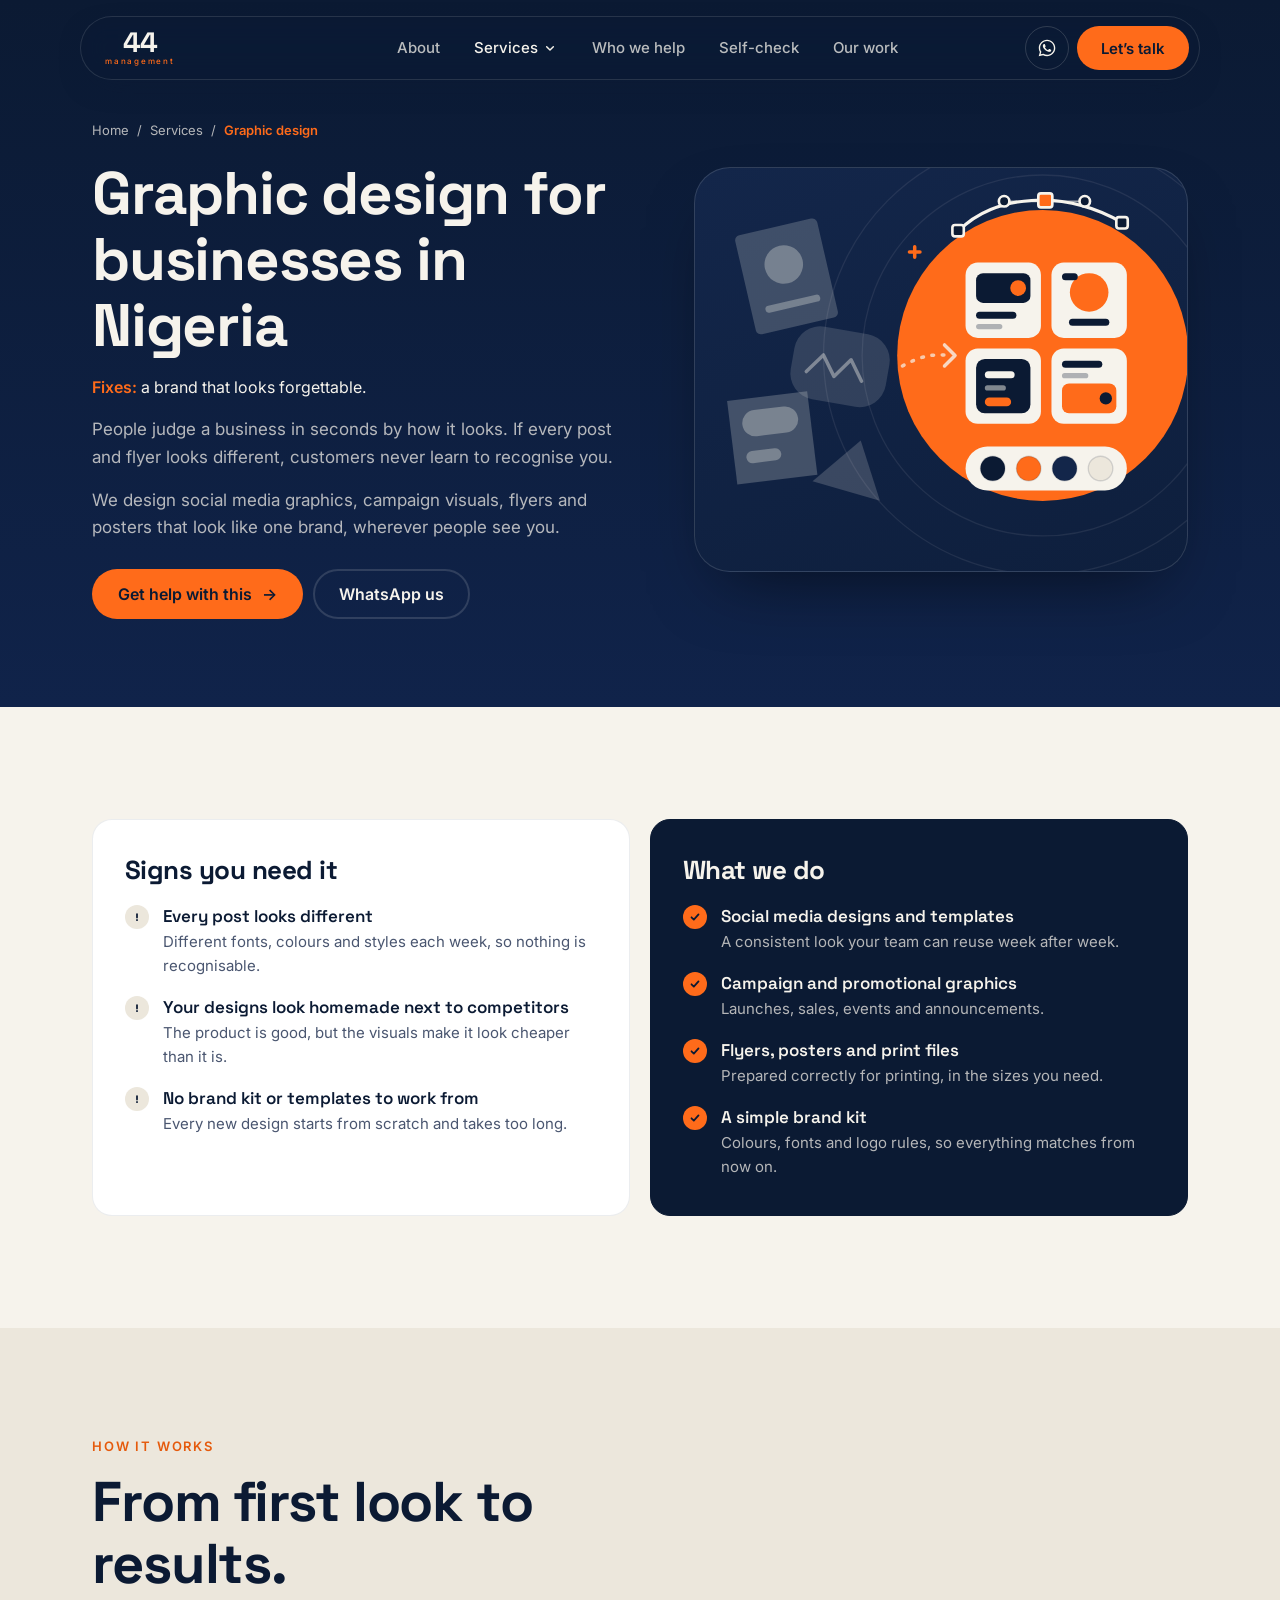
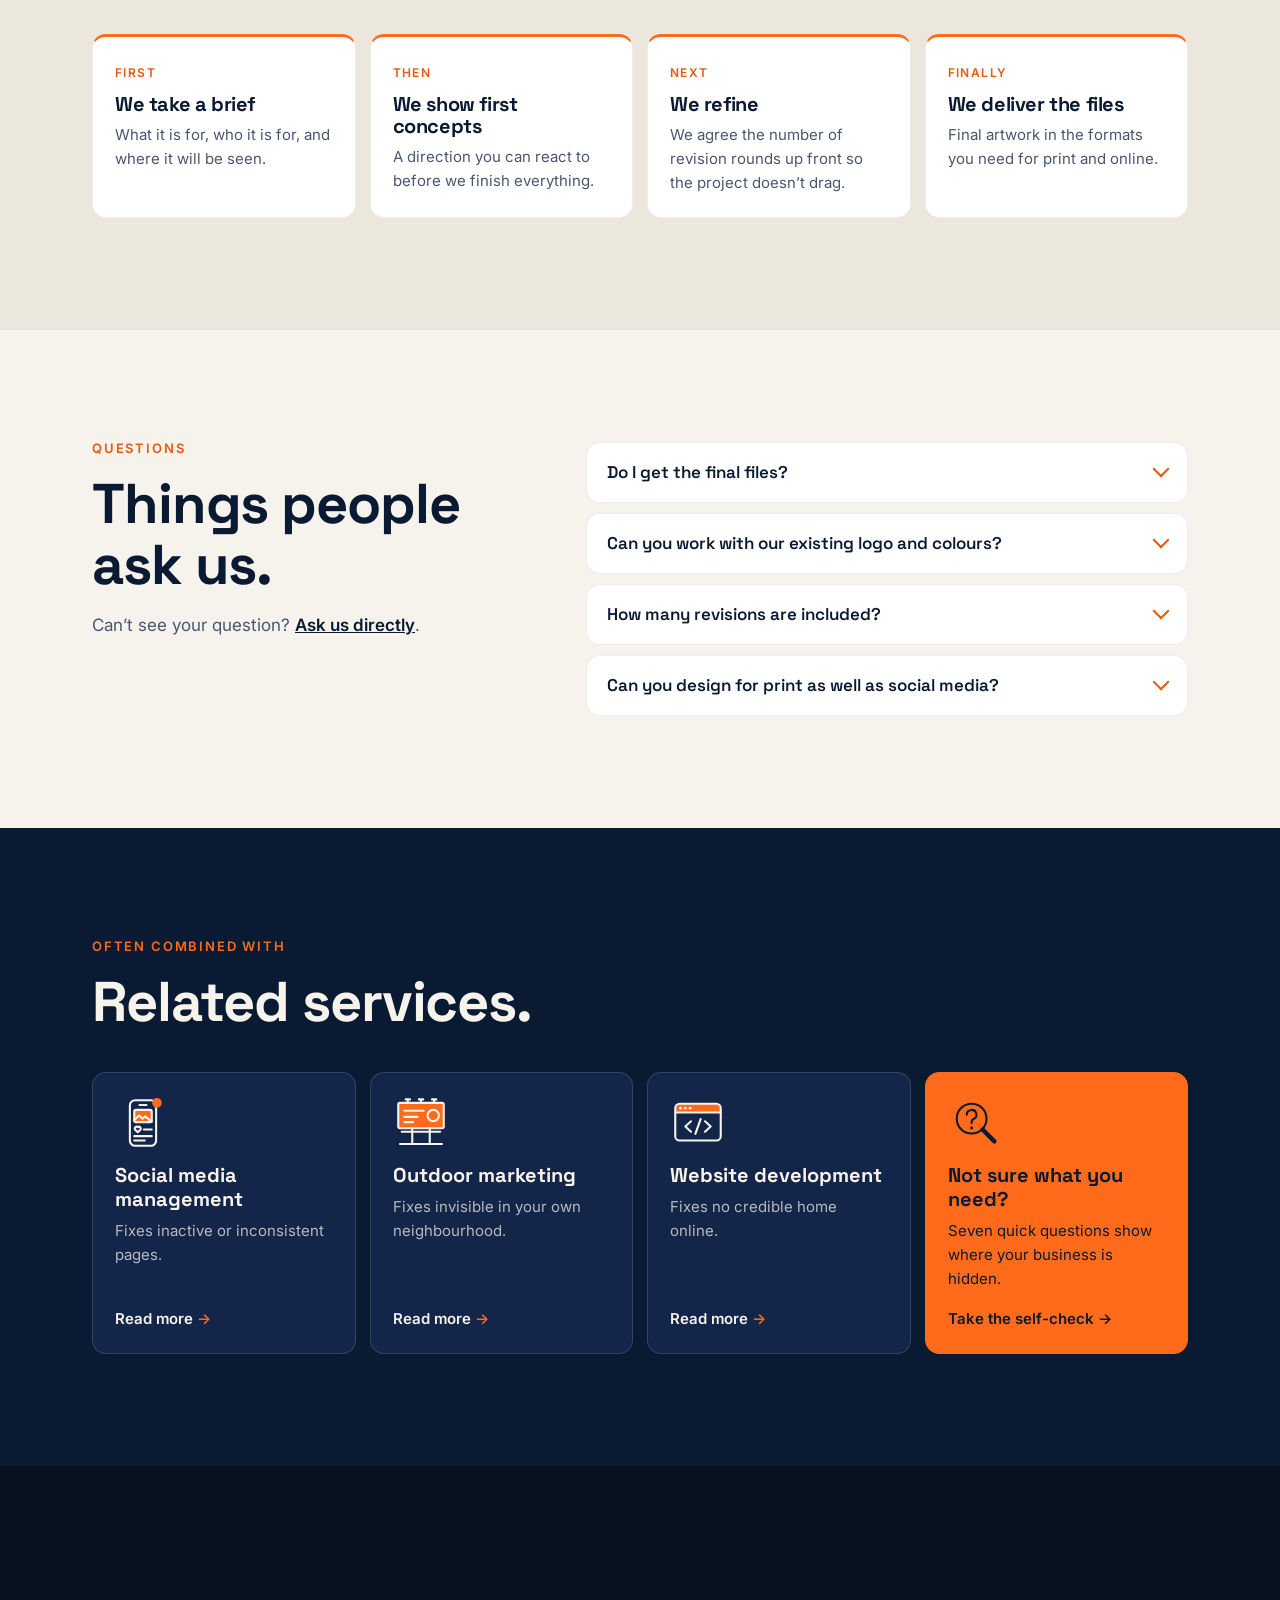
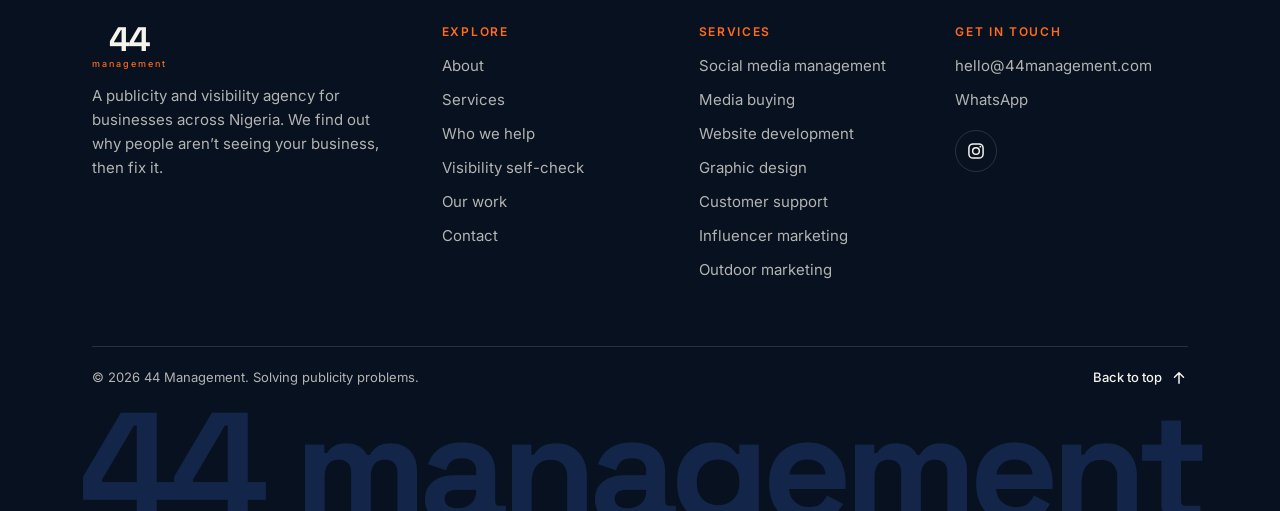
==== services/graphic-design/index.html @ 9e41d86b "feat: add generated service pages with story illustrations build.js generates one page per service f" ====
<!DOCTYPE html>
<!-- GENERATED FILE: do not edit by hand. Edit content/services.json, then run: node build.js -->
<html lang="en-NG">
<head>
  <meta charset="UTF-8">
  <meta name="viewport" content="width=device-width, initial-scale=1">
  <title>Graphic Design for Businesses in Nigeria | 44 Management</title>
  <meta name="description" content="Social media graphics, campaign visuals, flyers, posters and brand kits for Nigerian businesses that want to look like one recognisable brand.">
  <meta name="robots" content="index, follow, max-image-preview:large">
  <link rel="canonical" href="https://44management.com/services/graphic-design/">
  <meta name="theme-color" content="#0B1A33">

  <meta property="og:type" content="website">
  <meta property="og:site_name" content="44 Management">
  <meta property="og:locale" content="en_NG">
  <meta property="og:url" content="https://44management.com/services/graphic-design/">
  <meta property="og:title" content="Graphic design for businesses in Nigeria">
  <meta property="og:description" content="Social media graphics, campaign visuals, flyers, posters and brand kits for Nigerian businesses that want to look like one recognisable brand.">
  <meta property="og:image" content="https://44management.com/images/og-image.png">
  <meta property="og:image:width" content="1200">
  <meta property="og:image:height" content="630">
  <meta name="twitter:card" content="summary_large_image">
  <meta name="twitter:title" content="Graphic design for businesses in Nigeria">
  <meta name="twitter:description" content="Social media graphics, campaign visuals, flyers, posters and brand kits for Nigerian businesses that want to look like one recognisable brand.">
  <meta name="twitter:image" content="https://44management.com/images/og-image.png">

  <link rel="icon" href="../../favicon.svg" type="image/svg+xml">
  <link rel="icon" href="../../images/icon-192.png" type="image/png" sizes="192x192">
  <link rel="apple-touch-icon" href="../../images/apple-touch-icon.png">
  <link rel="manifest" href="../../site.webmanifest">

  <script type="application/ld+json">
{
  "@context": "https://schema.org",
  "@graph": [
    {
      "@type": "Service",
      "@id": "https://44management.com/services/graphic-design/#service",
      "name": "Graphic Design",
      "serviceType": "Graphic design",
      "description": "Social media graphics, campaign visuals, flyers, posters and brand kits for Nigerian businesses that want to look like one recognisable brand.",
      "url": "https://44management.com/services/graphic-design/",
      "provider": {
        "@id": "https://44management.com/#business"
      },
      "areaServed": {
        "@type": "Country",
        "name": "Nigeria"
      }
    },
    {
      "@type": "BreadcrumbList",
      "itemListElement": [
        {
          "@type": "ListItem",
          "position": 1,
          "name": "Home",
          "item": "https://44management.com/"
        },
        {
          "@type": "ListItem",
          "position": 2,
          "name": "Services",
          "item": "https://44management.com/#services"
        },
        {
          "@type": "ListItem",
          "position": 3,
          "name": "Graphic design",
          "item": "https://44management.com/services/graphic-design/"
        }
      ]
    },
    {
      "@type": "FAQPage",
      "mainEntity": [
        {
          "@type": "Question",
          "name": "Do I get the final files?",
          "acceptedAnswer": {
            "@type": "Answer",
            "text": "Yes. You receive final files in the formats you need for print and online, plus editable templates where agreed."
          }
        },
        {
          "@type": "Question",
          "name": "Can you work with our existing logo and colours?",
          "acceptedAnswer": {
            "@type": "Answer",
            "text": "Yes. We can work within your existing brand, or tidy it up into a simple brand kit if nothing is written down."
          }
        },
        {
          "@type": "Question",
          "name": "How many revisions are included?",
          "acceptedAnswer": {
            "@type": "Answer",
            "text": "We agree the number of revision rounds before starting, so you know what is included."
          }
        },
        {
          "@type": "Question",
          "name": "Can you design for print as well as social media?",
          "acceptedAnswer": {
            "@type": "Answer",
            "text": "Yes. Flyers, posters, banners and billboard artwork are prepared print-ready, in the correct sizes and colour settings."
          }
        }
      ]
    }
  ]
}
  </script>

  <link rel="preconnect" href="https://fonts.googleapis.com">
  <link rel="preconnect" href="https://fonts.gstatic.com" crossorigin>
  <link href="https://fonts.googleapis.com/css2?family=Space+Grotesk:wght@500;700&family=Inter:wght@400;500;600&display=swap" rel="stylesheet">
  <link rel="stylesheet" href="../../styles.css?v=45">
</head>
<body class="subpage" data-wa-message="Hi 44 Management, I’d like help with graphic design.">
  <a class="skip-link" href="#main">Skip to content</a>
  <svg xmlns="http://www.w3.org/2000/svg" style="display:none">
    <!-- Services -->
    <symbol id="i-social" viewBox="0 0 64 64">
      <rect x="17" y="6" width="30" height="52" rx="6"/>
      <path d="M28 11.5h8"/>
      <rect x="22" y="17" width="20" height="14" rx="2" style="fill:#FF6B1A"/>
      <path d="M22 28.5l5.5-5 4 3.5 3-2.5 7.5 6"/>
      <path d="M26 42.6l-3-2.9a2.1 2.1 0 0 1 3-2.9 2.1 2.1 0 0 1 3 2.9z"/>
      <path d="M33 39.5h9M22 47h20M22 52h12"/>
      <circle cx="48" cy="9" r="5.5" style="fill:#FF6B1A;stroke:none"/>
    </symbol>
    <symbol id="i-megaphone" viewBox="0 0 64 64">
      <path d="M20 26l20-11v34L20 38z" style="fill:#FF6B1A;stroke:none"/>
      <path d="M12 26h8l20-11v34L20 38h-8a2 2 0 0 1-2-2v-8a2 2 0 0 1 2-2z"/>
      <path d="M20 26v12"/>
      <path d="M16 38l3 11.5a2 2 0 0 0 2 1.5h3a1.5 1.5 0 0 0 1.4-1.9L22.5 39"/>
      <path d="M47 25.5a7.5 7.5 0 0 1 0 13M52 20.5a14 14 0 0 1 0 23"/>
    </symbol>
    <symbol id="i-browser" viewBox="0 0 64 64">
      <path d="M11 10h42a5 5 0 0 1 5 5v5H6v-5a5 5 0 0 1 5-5z" style="fill:#FF6B1A;stroke:none"/>
      <rect x="6" y="10" width="52" height="42" rx="5"/>
      <path d="M6 20h52"/>
      <circle cx="12" cy="15" r="1.6" style="fill:currentColor;stroke:none"/>
      <circle cx="17.5" cy="15" r="1.6" style="fill:currentColor;stroke:none"/>
      <circle cx="23" cy="15" r="1.6" style="fill:currentColor;stroke:none"/>
      <path d="M24 30l-6.5 6 6.5 6M40 30l6.5 6-6.5 6M35 27.5l-6 17"/>
    </symbol>
    <symbol id="i-design" viewBox="0 0 64 64">
      <path d="M8 38C12 24 20 18 32 18s20 6 24 20"/>
      <path d="M16 18h32"/>
      <circle cx="16" cy="18" r="3"/>
      <circle cx="48" cy="18" r="3"/>
      <rect x="27.5" y="13.5" width="9" height="9" rx="1" style="fill:#FF6B1A"/>
      <rect x="5" y="35" width="6" height="6" rx="1"/>
      <rect x="53" y="35" width="6" height="6" rx="1"/>
      <path d="M26 30h12l4 10-10 17-10-17z"/>
      <path d="M32 57V46"/>
      <circle cx="32" cy="43" r="2.5"/>
    </symbol>
    <symbol id="i-support" viewBox="0 0 64 64">
      <path d="M14 35v-5a18 18 0 0 1 36 0v5"/>
      <rect x="9" y="32" width="10" height="16" rx="4" style="fill:#FF6B1A"/>
      <rect x="45" y="32" width="10" height="16" rx="4" style="fill:#FF6B1A"/>
      <path d="M50 48v1.5a7 7 0 0 1-7 7h-6"/>
      <rect x="28" y="53" width="9" height="7" rx="3.5"/>
      <path d="M25 24h14a3 3 0 0 1 3 3v6a3 3 0 0 1-3 3h-8l-5 4v-4h-1a3 3 0 0 1-3-3v-6a3 3 0 0 1 3-3z"/>
      <circle cx="27.5" cy="30" r="1.4" style="fill:currentColor;stroke:none"/>
      <circle cx="32" cy="30" r="1.4" style="fill:currentColor;stroke:none"/>
      <circle cx="36.5" cy="30" r="1.4" style="fill:currentColor;stroke:none"/>
    </symbol>
    <symbol id="i-creator" viewBox="0 0 64 64">
      <circle cx="26" cy="25" r="9.5"/>
      <path d="M9 54a17 17 0 0 1 34 0"/>
      <circle cx="47" cy="17" r="9" style="fill:#FF6B1A;stroke:none"/>
      <path d="M42.8 17.2l3 3 5.4-6"/>
      <path d="M50 46.5l-4.2-4a2.9 2.9 0 0 1 4.2-4 2.9 2.9 0 0 1 4.2 4z"/>
    </symbol>
    <symbol id="i-billboard" viewBox="0 0 64 64">
      <path d="M17 9V5M32 9V5M47 9V5M14.5 5h5M29.5 5h5M44.5 5h5"/>
      <rect x="6" y="9" width="52" height="29" rx="2" style="fill:#FF6B1A"/>
      <path d="M13 18h22M13 25h15M13 31h10"/>
      <circle cx="46" cy="23.5" r="6.5"/>
      <path d="M10 42h44M22 38v18M42 38v18M8 56h48"/>
    </symbol>
    <symbol id="i-question" viewBox="0 0 64 64">
      <circle cx="27" cy="27" r="17"/>
      <path d="M39.5 39.5L53 53" style="stroke-width:5"/>
      <path d="M21.5 22.5a5.5 5.5 0 1 1 7.8 5c-1.4.7-2.3 1.7-2.3 3.2V32"/>
      <circle cx="27" cy="37.5" r="1.8" style="fill:currentColor;stroke:none"/>
    </symbol>

    <!-- Approach -->
    <symbol id="i-search" viewBox="0 0 64 64">
      <circle cx="27" cy="27" r="16" style="fill:#FF6B1A"/>
      <path d="M27 19v10"/>
      <circle cx="27" cy="34.5" r="1.9" style="fill:currentColor;stroke:none"/>
      <path d="M38.5 38.5L54 54" style="stroke-width:6"/>
    </symbol>
    <symbol id="i-target" viewBox="0 0 64 64">
      <circle cx="28" cy="36" r="20"/>
      <circle cx="28" cy="36" r="12.5"/>
      <circle cx="28" cy="36" r="5.5" style="fill:#FF6B1A"/>
      <path d="M28 36L54 10"/>
      <path d="M50 7v7h7M45 12v7h7"/>
    </symbol>
    <symbol id="i-growth" viewBox="0 0 64 64">
      <path d="M9 8v46h47"/>
      <rect x="17" y="40" width="8" height="14" rx="1" style="fill:#FF6B1A"/>
      <rect x="30" y="32" width="8" height="22" rx="1" style="fill:#FF6B1A"/>
      <rect x="43" y="24" width="8" height="30" rx="1" style="fill:#FF6B1A"/>
      <path d="M14 30l12-10 8 5 16-15"/>
      <path d="M43 10h7v7"/>
    </symbol>

    <!-- Hero problem strip -->
    <symbol id="i-hidden" viewBox="0 0 64 64">
      <path d="M6 32c6-11 15-16 26-16s20 5 26 16c-6 11-15 16-26 16S12 43 6 32z"/>
      <circle cx="32" cy="32" r="9" style="fill:#FF6B1A"/>
      <circle cx="32" cy="32" r="3.5" style="fill:currentColor;stroke:none"/>
      <path d="M12 54L52 10"/>
    </symbol>
    <symbol id="i-clipboard" viewBox="0 0 64 64">
      <rect x="13" y="10" width="38" height="48" rx="5"/>
      <rect x="23" y="5" width="18" height="10" rx="3" style="fill:#FF6B1A"/>
      <path d="M20 27l3 3 6-6M34 27h11M20 39l3 3 6-6M34 39h11M34 51h8"/>
      <rect x="20" y="47.5" width="7" height="7" rx="1.5"/>
    </symbol>
    <symbol id="i-bulb" viewBox="0 0 64 64">
      <path d="M32 8a16 16 0 0 0-9 29.2c1.4 1 2 2.5 2 4.1V44h14v-2.7c0-1.6.6-3.1 2-4.1A16 16 0 0 0 32 8z" style="fill:#FF6B1A"/>
      <path d="M29 44v-7l3-3 3 3v7"/>
      <path d="M25 49h14M27 54h10"/>
      <path d="M5 24h4M55 24h4M11 7l3 3M53 7l-3 3"/>
    </symbol>

    <!-- Who we help -->
    <symbol id="i-food" viewBox="0 0 64 64">
      <circle cx="32" cy="32" r="14" style="fill:#FF6B1A"/>
      <circle cx="32" cy="32" r="8"/>
      <path d="M7 10v11a4.5 4.5 0 0 0 9 0V10M11.5 10v44"/>
      <path d="M55 10c-6 5-6 15 0 19v25"/>
    </symbol>
    <symbol id="i-rocket" viewBox="0 0 64 64">
      <path d="M27 44c0 6 5 12 5 12s5-6 5-12z" style="fill:#FF6B1A"/>
      <path d="M32 6c9 7 12 19 9 34H23c-3-15 0-27 9-34z"/>
      <circle cx="32" cy="22" r="5" style="fill:#FF6B1A"/>
      <path d="M23 31l-8 9v8l9-4M41 31l8 9v8l-9-4"/>
    </symbol>
    <symbol id="i-hanger" viewBox="0 0 64 64">
      <path d="M27.5 15.5a4.5 4.5 0 1 1 6.2 4.2c-1 .4-1.7 1.3-1.7 2.4V25"/>
      <path d="M32 25L7.3 43.6A2 2 0 0 0 8.5 47.2h47a2 2 0 0 0 1.2-3.6z" style="fill:#FF6B1A"/>
    </symbol>
    <symbol id="i-person" viewBox="0 0 64 64">
      <circle cx="32" cy="32" r="24" style="fill:#FF6B1A"/>
      <circle cx="32" cy="26" r="8"/>
      <path d="M16.7 50.5a15.5 15.5 0 0 1 30.6 0"/>
    </symbol>
    <symbol id="i-bell" viewBox="0 0 64 64">
      <path d="M12 44a20 20 0 0 1 40 0z" style="fill:#FF6B1A"/>
      <path d="M32 24v-4M27 20h10"/>
      <rect x="7" y="44" width="50" height="7" rx="2"/>
    </symbol>
    <symbol id="i-plus" viewBox="0 0 64 64">
      <circle cx="32" cy="32" r="22" stroke-dasharray="5 5.5"/>
      <path d="M32 22v20M22 32h20"/>
    </symbol>

    <!-- Contact -->
    <!-- Ways of working -->
    <symbol id="i-calendar" viewBox="0 0 64 64">
      <path d="M13 12h38a5 5 0 0 1 5 5v7H8v-7a5 5 0 0 1 5-5z" style="fill:#FF6B1A;stroke:none"/>
      <rect x="8" y="12" width="48" height="44" rx="5"/>
      <path d="M8 24h48M20 6v10M44 6v10"/>
      <circle cx="18" cy="34" r="1.8" style="fill:currentColor;stroke:none"/>
      <circle cx="28" cy="34" r="1.8" style="fill:currentColor;stroke:none"/>
      <circle cx="38" cy="34" r="1.8" style="fill:currentColor;stroke:none"/>
      <circle cx="48" cy="34" r="1.8" style="fill:currentColor;stroke:none"/>
      <circle cx="18" cy="45" r="1.8" style="fill:currentColor;stroke:none"/>
      <circle cx="28" cy="45" r="1.8" style="fill:currentColor;stroke:none"/>
      <circle cx="40" cy="45" r="6" style="fill:#FF6B1A"/>
      <path d="M37.5 45l2 2 3.5-4" style="stroke:#0B1A33;stroke-width:2.4"/>
    </symbol>
    <symbol id="i-box" viewBox="0 0 64 64">
      <path d="M10 21l22-10 22 10-22 10z" style="fill:#FF6B1A"/>
      <path d="M10 21v24l22 11 22-11V21"/>
      <path d="M32 31v25"/>
      <path d="M21 16l22 10v8"/>
    </symbol>
    <symbol id="i-mail" viewBox="0 0 64 64">
      <path d="M8 16h48L32 35z" style="fill:#FF6B1A;stroke:none"/>
      <rect x="6" y="14" width="52" height="36" rx="5"/>
      <path d="M8 17l24 18 24-18M8 48l17-15M56 48L39 33"/>
    </symbol>
  </svg>
  <header class="site-header" id="top">
    <div class="header-pill">
      <a href="../../" class="logo" aria-label="44 Management, back to top">
        <span class="logo-mark">44</span>
        <span class="logo-word">management</span>
      </a>

      <nav class="site-nav" aria-label="Main">
        <span class="nav-indicator" aria-hidden="true"></span>
        <a href="../../#about">About</a>
        <a href="../../#services" aria-current="true" class="nav-dd-trigger" aria-haspopup="true" aria-expanded="false" aria-controls="nav-dd">Services<svg class="nav-dd-chevron" viewBox="0 0 24 24" aria-hidden="true"><path d="M7 10l5 5 5-5"/></svg></a>
        <a href="../../#who-we-help">Who we help</a>
        <a href="../../#diagnose">Self-check</a>
        <a href="../../#work">Our work</a>
      </nav>

      <div class="header-actions">
        <a class="header-wa" data-whatsapp href="#" target="_blank" rel="noopener" aria-label="Chat with us on WhatsApp" title="Chat on WhatsApp"><svg viewBox="0 0 24 24" aria-hidden="true"><path fill="currentColor" d="M12.04 2C6.58 2 2.13 6.45 2.13 11.91c0 1.75.46 3.45 1.32 4.95L2.05 22l5.25-1.38c1.45.79 3.08 1.21 4.74 1.21 5.46 0 9.91-4.45 9.91-9.91C21.95 6.45 17.5 2 12.04 2Zm0 18.15c-1.48 0-2.93-.4-4.2-1.15l-.3-.18-3.12.82.83-3.04-.2-.31a8.2 8.2 0 0 1-1.26-4.38c0-4.54 3.7-8.24 8.25-8.24 4.54 0 8.24 3.7 8.24 8.24 0 4.55-3.7 8.24-8.24 8.24Zm4.52-6.16c-.25-.12-1.47-.72-1.69-.81-.23-.08-.39-.12-.56.12-.17.25-.64.81-.78.97-.14.17-.29.19-.54.06-.25-.12-1.05-.39-1.99-1.23-.74-.66-1.23-1.47-1.38-1.72-.14-.25-.02-.38.11-.51.11-.11.25-.29.37-.43.12-.14.17-.25.25-.41.08-.17.04-.31-.02-.43-.06-.12-.56-1.34-.76-1.84-.2-.48-.41-.42-.56-.43h-.48c-.17 0-.43.06-.66.31-.23.25-.87.85-.87 2.07 0 1.22.89 2.4 1.01 2.56.12.17 1.75 2.67 4.23 3.74.59.26 1.05.41 1.41.52.59.19 1.13.16 1.56.1.48-.07 1.47-.6 1.67-1.18.21-.58.21-1.07.14-1.18-.06-.1-.22-.16-.47-.28Z"/></svg></a>
        <a href="../../#contact" class="btn btn-primary btn-sm header-cta">Let’s talk</a>
        <button class="nav-toggle" type="button" aria-expanded="false" aria-controls="mobile-menu">
          <span class="sr-only">Open menu</span>
          <span class="nav-toggle-bar"></span>
          <span class="nav-toggle-bar"></span>
        </button>
      </div>
      <span class="pill-progress" aria-hidden="true"><span></span></span>
    </div>
    <div class="nav-dd" id="nav-dd" role="region" aria-label="Services menu" data-prebuilt><div class="nav-dd-main"><p class="nav-dd-title">Services</p><ul class="nav-dd-list"><li><a href="../../services/social-media-management/"><span class="nav-dd-icon"><svg class="ill" aria-hidden="true"><use href="#i-social"/></svg></span><span class="nav-dd-text"><strong>Social Media Management</strong><span>Fixes inactive or inconsistent pages</span></span></a></li><li><a href="../../services/media-buying/"><span class="nav-dd-icon"><svg class="ill" aria-hidden="true"><use href="#i-megaphone"/></svg></span><span class="nav-dd-text"><strong>Media Buying &amp; Social Media Marketing</strong><span>Fixes great content that nobody sees</span></span></a></li><li><a href="../../services/website-development/"><span class="nav-dd-icon"><svg class="ill" aria-hidden="true"><use href="#i-browser"/></svg></span><span class="nav-dd-text"><strong>Website Development</strong><span>Fixes no credible home online</span></span></a></li><li><a href="../../services/graphic-design/"><span class="nav-dd-icon"><svg class="ill" aria-hidden="true"><use href="#i-design"/></svg></span><span class="nav-dd-text"><strong>Graphic Design</strong><span>Fixes a brand that looks forgettable</span></span></a></li><li><a href="../../services/online-customer-support/"><span class="nav-dd-icon"><svg class="ill" aria-hidden="true"><use href="#i-support"/></svg></span><span class="nav-dd-text"><strong>Online Customer Service &amp; Support</strong><span>Fixes unanswered messages and lost sales</span></span></a></li><li><a href="../../services/influencer-marketing/"><span class="nav-dd-icon"><svg class="ill" aria-hidden="true"><use href="#i-creator"/></svg></span><span class="nav-dd-text"><strong>Influencer Marketing</strong><span>Fixes no trusted voices talking about you</span></span></a></li><li><a href="../../services/outdoor-marketing/"><span class="nav-dd-icon"><svg class="ill" aria-hidden="true"><use href="#i-billboard"/></svg></span><span class="nav-dd-text"><strong>Outdoor Marketing</strong><span>Fixes invisible in your own neighbourhood</span></span></a></li></ul><a class="nav-dd-all" href="../../#services">See all services <span aria-hidden="true">→</span></a></div><div class="nav-dd-side"><p class="nav-dd-title">Popular combinations</p><ul class="nav-dd-bundles"><li><a href="../../?need=Graphic%20Design&interest=Launch%20kit%20(Graphic%20Design%2C%20Social%20Media%20Management%2C%20Media%20Buying)#contact-form"><strong>Launch kit</strong><span>Graphic Design · Social Media Management · Media Buying</span></a></li><li><a href="../../?need=Outdoor%20Marketing&interest=Get%20found%20locally%20(Social%20Media%20Management%2C%20Outdoor%20Marketing%2C%20Customer%20Support)#contact-form"><strong>Get found locally</strong><span>Social Media Management · Outdoor Marketing · Customer Support</span></a></li><li><a href="../../?need=Influencer%20Marketing&interest=Creator%20push%20(Influencer%20Marketing%2C%20Media%20Buying%2C%20Graphic%20Design)#contact-form"><strong>Creator push</strong><span>Influencer Marketing · Media Buying · Graphic Design</span></a></li></ul><a class="nav-dd-check" href="../../#diagnose"><svg class="ill" aria-hidden="true"><use href="#i-question"/></svg><span><strong>Not sure what you need?</strong><span>Take the 1-minute self-check →</span></span></a></div></div>
  </header>

  <div class="menu-overlay" id="mobile-menu" role="dialog" aria-modal="true" aria-label="Menu" aria-hidden="true">
    <div class="menu-top">
      <a href="../../" class="logo" aria-label="44 Management, back to top">
        <span class="logo-mark">44</span>
        <span class="logo-word">management</span>
      </a>
      <button class="menu-close" type="button" aria-label="Close menu">
        <svg viewBox="0 0 24 24" aria-hidden="true"><path d="M6 6l12 12M18 6L6 18"/></svg>
      </button>
    </div>
    <nav class="menu-links" aria-label="Mobile">
      <a href="../../#about" style="--i:0"><span>About</span><svg class="menu-arrow" viewBox="0 0 24 24" aria-hidden="true"><path d="M5 12h14M13 6l6 6-6 6"/></svg></a>
      <a href="../../#services" style="--i:1"><span>Services</span><svg class="menu-arrow" viewBox="0 0 24 24" aria-hidden="true"><path d="M5 12h14M13 6l6 6-6 6"/></svg></a>
      <a href="../../#who-we-help" style="--i:2"><span>Who we help</span><svg class="menu-arrow" viewBox="0 0 24 24" aria-hidden="true"><path d="M5 12h14M13 6l6 6-6 6"/></svg></a>
      <a href="../../#diagnose" style="--i:3"><span>Self-check</span><svg class="menu-arrow" viewBox="0 0 24 24" aria-hidden="true"><path d="M5 12h14M13 6l6 6-6 6"/></svg></a>
      <a href="../../#work" style="--i:4"><span>Our work</span><svg class="menu-arrow" viewBox="0 0 24 24" aria-hidden="true"><path d="M5 12h14M13 6l6 6-6 6"/></svg></a>
    </nav>
    <div class="menu-foot">
      <a href="../../#contact" class="btn btn-primary btn-block">Let’s work together</a>
      <div class="menu-contacts">
        <a data-whatsapp href="#" target="_blank" rel="noopener">
          <svg aria-hidden="true" viewBox="0 0 24 24" width="20" height="20"><path fill="currentColor" d="M12.04 2C6.58 2 2.13 6.45 2.13 11.91c0 1.75.46 3.45 1.32 4.95L2.05 22l5.25-1.38c1.45.79 3.08 1.21 4.74 1.21 5.46 0 9.91-4.45 9.91-9.91C21.95 6.45 17.5 2 12.04 2Zm0 18.15c-1.48 0-2.93-.4-4.2-1.15l-.3-.18-3.12.82.83-3.04-.2-.31a8.2 8.2 0 0 1-1.26-4.38c0-4.54 3.7-8.24 8.25-8.24 4.54 0 8.24 3.7 8.24 8.24 0 4.55-3.7 8.24-8.24 8.24Zm4.52-6.16c-.25-.12-1.47-.72-1.69-.81-.23-.08-.39-.12-.56.12-.17.25-.64.81-.78.97-.14.17-.29.19-.54.06-.25-.12-1.05-.39-1.99-1.23-.74-.66-1.23-1.47-1.38-1.72-.14-.25-.02-.38.11-.51.11-.11.25-.29.37-.43.12-.14.17-.25.25-.41.08-.17.04-.31-.02-.43-.06-.12-.56-1.34-.76-1.84-.2-.48-.41-.42-.56-.43h-.48c-.17 0-.43.06-.66.31-.23.25-.87.85-.87 2.07 0 1.22.89 2.4 1.01 2.56.12.17 1.75 2.67 4.23 3.74.59.26 1.05.41 1.41.52.59.19 1.13.16 1.56.1.48-.07 1.47-.6 1.67-1.18.21-.58.21-1.07.14-1.18-.06-.1-.22-.16-.47-.28Z"/></svg>
          WhatsApp
        </a>
        <a data-email-link href="#">
          <svg class="ill" aria-hidden="true"><use href="#i-mail"/></svg>
          Email us
        </a>
      </div>
      <p class="menu-tagline">Solving publicity problems.</p>
    </div>
  </div>


  <main id="main">
    <section class="page-hero">
      <div class="container page-hero-grid">
        <div class="page-hero-text">
          <nav class="crumbs" aria-label="Breadcrumb">
            <a href="../../">Home</a><span aria-hidden="true">/</span>
            <a href="../../#services">Services</a><span aria-hidden="true">/</span>
            <span aria-current="page">Graphic design</span>
          </nav>
          <h1>Graphic design for businesses in Nigeria</h1>
          <p class="page-fixes"><span>Fixes:</span> a brand that looks forgettable.</p>
          <p class="page-intro">People judge a business in seconds by how it looks. If every post and flyer looks different, customers never learn to recognise you.</p>
          <p class="page-intro">We design social media graphics, campaign visuals, flyers and posters that look like one brand, wherever people see you.</p>
          <div class="page-ctas">
            <a class="btn btn-primary" href="../../?need=Graphic%20Design&from=Graphic%20design#contact-form">Get help with this <span aria-hidden="true">→</span></a>
            <a class="btn btn-ghost" data-whatsapp href="#" target="_blank" rel="noopener">WhatsApp us</a>
          </div>
        </div>
        <div class="page-hero-art"><img src="../../images/services/graphic-design.svg?v=45" alt="Illustration: scattered, mismatched designs becoming one consistent set in a single colour palette." width="560" height="460" decoding="async"></div>
      </div>
    </section>

    <section class="section">
      <div class="container page-cols">
        <div class="page-card">
          <h2>Signs you need it</h2>
          <ul class="page-list page-list-signs">
            <li><strong>Every post looks different</strong><span>Different fonts, colours and styles each week, so nothing is recognisable.</span></li>
            <li><strong>Your designs look homemade next to competitors</strong><span>The product is good, but the visuals make it look cheaper than it is.</span></li>
            <li><strong>No brand kit or templates to work from</strong><span>Every new design starts from scratch and takes too long.</span></li>
          </ul>
        </div>
        <div class="page-card page-card-dark">
          <h2>What we do</h2>
          <ul class="page-list page-list-does">
            <li><strong>Social media designs and templates</strong><span>A consistent look your team can reuse week after week.</span></li>
            <li><strong>Campaign and promotional graphics</strong><span>Launches, sales, events and announcements.</span></li>
            <li><strong>Flyers, posters and print files</strong><span>Prepared correctly for printing, in the sizes you need.</span></li>
            <li><strong>A simple brand kit</strong><span>Colours, fonts and logo rules, so everything matches from now on.</span></li>
          </ul>
        </div>
      </div>
    </section>

    <section class="section section-tint">
      <div class="container">
        <p class="eyebrow eyebrow-dark">How it works</p>
        <h2 class="section-title">From first look to results.</h2>
        <ol class="page-steps">
          <li><span class="page-step-label">First</span><h3>We take a brief</h3><p>What it is for, who it is for, and where it will be seen.</p></li>
          <li><span class="page-step-label">Then</span><h3>We show first concepts</h3><p>A direction you can react to before we finish everything.</p></li>
          <li><span class="page-step-label">Next</span><h3>We refine</h3><p>We agree the number of revision rounds up front so the project doesn’t drag.</p></li>
          <li><span class="page-step-label">Finally</span><h3>We deliver the files</h3><p>Final artwork in the formats you need for print and online.</p></li>
        </ol>
      </div>
    </section>

    <section class="section">
      <div class="container page-faq">
        <div>
          <p class="eyebrow eyebrow-dark">Questions</p>
          <h2 class="section-title">Things people ask us.</h2>
          <p class="section-lead section-lead-dark">Can’t see your question? <a href="../../?need=Graphic%20Design&from=Graphic%20design#contact-form">Ask us directly</a>.</p>
        </div>
        <div class="faq-list">
          <details class="faq"><summary>Do I get the final files?</summary><p>Yes. You receive final files in the formats you need for print and online, plus editable templates where agreed.</p></details>
          <details class="faq"><summary>Can you work with our existing logo and colours?</summary><p>Yes. We can work within your existing brand, or tidy it up into a simple brand kit if nothing is written down.</p></details>
          <details class="faq"><summary>How many revisions are included?</summary><p>We agree the number of revision rounds before starting, so you know what is included.</p></details>
          <details class="faq"><summary>Can you design for print as well as social media?</summary><p>Yes. Flyers, posters, banners and billboard artwork are prepared print-ready, in the correct sizes and colour settings.</p></details>
        </div>
      </div>
    </section>

    <section class="section section-navy">
      <div class="container">
        <p class="eyebrow">Often combined with</p>
        <h2 class="section-title">Related services.</h2>
        <div class="page-related">
          <a class="page-related-card" href="../../services/social-media-management/"><svg class="ill" aria-hidden="true"><use href="#i-social"/></svg><strong>Social media management</strong><span>Fixes inactive or inconsistent pages.</span><em>Read more <span aria-hidden="true">→</span></em></a>
          <a class="page-related-card" href="../../services/outdoor-marketing/"><svg class="ill" aria-hidden="true"><use href="#i-billboard"/></svg><strong>Outdoor marketing</strong><span>Fixes invisible in your own neighbourhood.</span><em>Read more <span aria-hidden="true">→</span></em></a>
          <a class="page-related-card" href="../../services/website-development/"><svg class="ill" aria-hidden="true"><use href="#i-browser"/></svg><strong>Website development</strong><span>Fixes no credible home online.</span><em>Read more <span aria-hidden="true">→</span></em></a>
          <a class="page-related-card page-related-check" href="../../#diagnose"><svg class="ill" aria-hidden="true"><use href="#i-question"/></svg><strong>Not sure what you need?</strong><span>Seven quick questions show where your business is hidden.</span><em>Take the self-check <span aria-hidden="true">→</span></em></a>
        </div>
      </div>
    </section>
  </main>

  <footer class="site-footer">
    <div class="container">
      <div class="footer-grid">
        <div class="footer-brand">
          <a href="../../" class="logo" aria-label="44 Management, back to top">
            <span class="logo-mark">44</span>
            <span class="logo-word">management</span>
          </a>
          <p>A publicity and visibility agency for businesses across Nigeria. We find out why people aren’t seeing your business, then fix it.</p>
        </div>

        <nav class="footer-col" aria-label="Footer">
          <h3>Explore</h3>
          <ul>
            <li><a href="../../#about">About</a></li>
            <li><a href="../../#services">Services</a></li>
            <li><a href="../../#who-we-help">Who we help</a></li>
            <li><a href="../../#diagnose">Visibility self-check</a></li>
            <li><a href="../../#work">Our work</a></li>
            <li><a href="../../#contact">Contact</a></li>
          </ul>
        </nav>

        <div class="footer-col">
          <h3>Services</h3>
          <ul>
            <li><a href="../../services/social-media-management/">Social media management</a></li>
            <li><a href="../../services/media-buying/">Media buying</a></li>
            <li><a href="../../services/website-development/">Website development</a></li>
            <li><a href="../../services/graphic-design/">Graphic design</a></li>
            <li><a href="../../services/online-customer-support/">Customer support</a></li>
            <li><a href="../../services/influencer-marketing/">Influencer marketing</a></li>
            <li><a href="../../services/outdoor-marketing/">Outdoor marketing</a></li>
          </ul>
        </div>

        <div class="footer-col footer-contact">
          <h3>Get in touch</h3>
          <ul>
            <li><a data-email href="#"></a></li>
            <li><a data-whatsapp href="#" target="_blank" rel="noopener">WhatsApp</a></li>
          </ul>
          <ul class="footer-socials" data-socials aria-label="Social media"></ul>
        </div>
      </div>

      <div class="footer-bottom">
        <p>© <span data-year></span> 44 Management. Solving publicity problems.
          <button type="button" class="footer-cookie" data-cookie-settings hidden>Cookie settings</button></p>
        <a href="../../" class="footer-top">
          Back to top
          <svg viewBox="0 0 24 24" aria-hidden="true"><path d="M12 19V5M6 11l6-6 6 6"/></svg>
        </a>
      </div>
    </div>
    <div class="footer-wordmark" aria-hidden="true">44 management</div>
  </footer>

  <script src="../../config.js?v=45"></script>
  <script src="../../analytics.js?v=45"></script>
  <script src="../../page.js?v=45"></script>
  <script src="../../nav.js?v=45"></script>
</body>
</html>
---- styles.css ----
/* ==========================================================
   44 Management — styles
   Mobile-first. Brand: deep navy, off-white, bright orange.
   ========================================================== */

:root {
  --navy: #0b1a33;
  --navy-2: #13264a;
  --navy-line: rgba(246, 243, 236, 0.14);
  --offwhite: #f6f3ec;
  --offwhite-2: #ece7dc;
  --orange: #ff6b1a;
  --orange-dark: #e55a0c;
  --ink: #0b1a33;
  --ink-soft: #4a5670;
  --light-soft: rgba(246, 243, 236, 0.72);

  --font-display: "Space Grotesk", system-ui, sans-serif;
  --font-body: "Inter", system-ui, -apple-system, "Segoe UI", Roboto, sans-serif;

  --radius: 14px;
  --gutter: 20px;
  --section-pad: 72px;
}

*,
*::before,
*::after { box-sizing: border-box; }

html { scroll-behavior: smooth; scroll-padding-top: 96px; }

body {
  margin: 0;
  font-family: var(--font-body);
  font-size: 16px;
  line-height: 1.6;
  color: var(--ink);
  background: var(--offwhite);
  -webkit-font-smoothing: antialiased;
}

img { max-width: 100%; display: block; }
a { color: inherit; }
h1, h2, h3 { font-family: var(--font-display); line-height: 1.1; margin: 0; letter-spacing: -0.02em; }
p { margin: 0; }

.container { width: 100%; max-width: 1160px; margin: 0 auto; padding: 0 var(--gutter); }

.sr-only {
  position: absolute; width: 1px; height: 1px; padding: 0; margin: -1px;
  overflow: hidden; clip: rect(0 0 0 0); white-space: nowrap; border: 0;
}

.skip-link {
  position: absolute; left: 12px; top: -48px; z-index: 100;
  background: var(--orange); color: var(--navy); padding: 10px 14px; border-radius: 8px;
  font-weight: 600; text-decoration: none;
}
.skip-link:focus { top: 12px; }

:focus-visible { outline: 3px solid var(--orange); outline-offset: 3px; }

/* ---------- Buttons ---------- */
.btn {
  display: inline-flex; align-items: center; justify-content: center; gap: 10px;
  min-height: 50px; padding: 0 24px; border-radius: 999px;
  font: 600 16px/1 var(--font-body); text-decoration: none; cursor: pointer;
  border: 2px solid transparent; transition: background-color .15s, color .15s, border-color .15s;
}
.btn-primary { background: var(--orange); color: var(--navy); }
.btn-primary:hover { background: var(--orange-dark); }
.btn-ghost { background: transparent; border-color: var(--navy-line); color: var(--offwhite); }
.btn-ghost:hover { border-color: var(--offwhite); }
.btn-whatsapp { background: var(--offwhite); color: var(--navy); }
.btn-whatsapp:hover { background: #fff; }
.btn-sm { min-height: 42px; padding: 0 18px; font-size: 15px; }
.btn-block { width: 100%; }

/* ---------- Logo ---------- */
.logo {
  display: inline-flex; flex-direction: column; align-items: center;
  text-decoration: none; color: var(--offwhite); line-height: 1;
}
.logo-mark {
  font: 700 34px/0.85 var(--font-display); letter-spacing: -0.06em; color: var(--offwhite);
}
.logo-word {
  font: 500 9px/1 var(--font-body); letter-spacing: 0.22em; text-transform: lowercase;
  color: var(--orange); margin-top: 4px;
}

/* ---------- Header: floating pill ---------- */
:root { --header-h: 82px; }
.site-header {
  position: fixed; top: 12px; left: 12px; right: 12px; z-index: 50;
  pointer-events: none;
}
.header-pill {
  pointer-events: auto;
  max-width: 1120px; margin: 0 auto; height: 58px; padding: 0 8px 0 18px;
  display: flex; align-items: center; justify-content: space-between; gap: 12px;
  background: rgba(11, 26, 51, 0.82);
  -webkit-backdrop-filter: blur(14px) saturate(140%); backdrop-filter: blur(14px) saturate(140%);
  border: 1px solid rgba(246, 243, 236, 0.12); border-radius: 18px;
  box-shadow: 0 10px 30px -12px rgba(11, 26, 51, 0.5);
  transition: box-shadow .3s, background-color .3s;
}
.site-header.is-scrolled .header-pill { background: rgba(11, 26, 51, 0.92); box-shadow: 0 14px 40px -12px rgba(11, 26, 51, 0.65); }
.header-pill .logo-mark { font-size: 28px; }
.header-pill .logo-word { font-size: 8px; margin-top: 3px; }

.site-nav { display: none; }
.header-actions { display: flex; align-items: center; gap: 4px; }
.header-cta { min-height: 40px; padding: 0 16px; font-size: 14px; }

.nav-toggle {
  display: inline-flex; flex-direction: column; justify-content: center; gap: 7px;
  width: 44px; height: 44px; padding: 12px; background: none; border: 0; cursor: pointer; border-radius: 12px;
}
.nav-toggle:hover { background: rgba(246, 243, 236, 0.08); }
.nav-toggle-bar { display: block; height: 2px; width: 100%; background: var(--offwhite); border-radius: 2px; }

/* ---------- Full-screen menu (phones & tablets) ---------- */
.menu-overlay {
  position: fixed; inset: 0; z-index: 80;
  display: flex; flex-direction: column;
  padding: 12px var(--gutter) max(24px, env(safe-area-inset-bottom));
  background: var(--navy); color: var(--offwhite);
  overflow-y: auto; overscroll-behavior: contain;
  opacity: 0; visibility: hidden;
  clip-path: inset(0 0 100% 0 round 0 0 24px 24px);
  transition: clip-path .5s cubic-bezier(.7, 0, .2, 1), opacity .3s, visibility 0s .5s;
}
.menu-overlay.is-open {
  opacity: 1; visibility: visible; clip-path: inset(0 0 0 0 round 0);
  transition: clip-path .5s cubic-bezier(.7, 0, .2, 1), opacity .2s;
}
.menu-top { display: flex; align-items: center; justify-content: space-between; height: 58px; padding-left: 6px; }
.menu-top .logo-mark { font-size: 28px; }
.menu-top .logo-word { font-size: 8px; margin-top: 3px; }
.menu-close {
  width: 46px; height: 46px; border-radius: 50%; border: 1px solid var(--navy-line);
  background: transparent; color: var(--offwhite); cursor: pointer; display: grid; place-items: center;
}
.menu-close svg { width: 20px; height: 20px; fill: none; stroke: currentColor; stroke-width: 2; stroke-linecap: round; }
.menu-close:hover { border-color: var(--orange); color: var(--orange); }

.menu-links { display: flex; flex-direction: column; margin-top: 20px; }
.menu-links a {
  display: flex; align-items: center; justify-content: space-between; gap: 16px;
  padding: 15px 4px; border-bottom: 1px solid var(--navy-line);
  font: 600 clamp(20px, 5.6vw, 26px)/1.2 var(--font-display); letter-spacing: -0.01em;
  color: var(--offwhite); text-decoration: none;
  opacity: 0; transform: translateY(18px);
  transition: color .2s, opacity .4s, transform .5s cubic-bezier(.2, .7, .2, 1);
}
.menu-overlay.is-open .menu-links a {
  opacity: 1; transform: none; transition-delay: calc(0.15s + var(--i) * 0.05s);
}
.menu-links a:hover, .menu-links a[aria-current="true"] { color: var(--orange); }
.menu-arrow {
  width: 20px; height: 20px; flex: none; fill: none; stroke: currentColor; stroke-width: 2;
  stroke-linecap: round; stroke-linejoin: round; opacity: .5; transition: transform .2s, opacity .2s;
}
.menu-links a:hover .menu-arrow { transform: translateX(4px); opacity: 1; }

.menu-foot { margin-top: auto; padding-top: 32px; display: grid; gap: 14px; }
.menu-contacts { display: grid; grid-template-columns: 1fr 1fr; gap: 10px; }
.menu-contacts a {
  display: flex; align-items: center; justify-content: center; gap: 8px; min-height: 48px; border-radius: 999px;
  border: 1px solid var(--navy-line); color: var(--offwhite); text-decoration: none; font-weight: 500; font-size: 15px;
}
.menu-contacts a:hover { border-color: var(--orange); color: var(--orange); }
.menu-contacts .ill { width: 22px; height: 22px; stroke-width: 3.5; }
.menu-tagline { text-align: center; color: var(--light-soft); font-size: 13px; margin-top: 4px; }
html.menu-open, html.menu-open body, html.modal-open, html.modal-open body { overflow: hidden; }

/* ---------- Hero ---------- */
:root { --mock-overlap: 150px; }
.hero {
  position: relative; z-index: 2; display: flow-root; color: var(--offwhite);
  background: linear-gradient(180deg, var(--navy) 0%, #10234a 100%);
  padding-top: calc(var(--header-h) + 24px);
}
/* The section after the hero makes room for the overlapping mockup */
.hero + .section { padding-top: calc(var(--section-pad) + var(--mock-overlap)); }
.eyebrow {
  font: 600 13px/1 var(--font-body); letter-spacing: 0.14em; text-transform: uppercase;
  color: var(--orange); margin-bottom: 18px;
}
.eyebrow-dark { color: var(--orange-dark); }
.hero-inner { text-align: center; display: flex; flex-direction: column; align-items: center; }
.hero-title { font-size: clamp(42px, 10.5vw, 92px); font-weight: 700; max-width: 14ch; }
.accent { color: var(--orange); display: inline-block; }
.hero-sub { margin-top: 16px; font-size: 16px; color: var(--light-soft); max-width: 44ch; }
.hero-ctas { display: flex; justify-content: center; gap: 10px; margin-top: 24px; width: 100%; }
.hero-ctas .btn { min-height: 46px; padding: 0 16px; font-size: 15px; }


/* ---------- Sections ---------- */
.section { padding: var(--section-pad) 0; }
.section-navy { background: var(--navy); color: var(--offwhite); }
.section-tint { background: var(--offwhite-2); }
.section-title { font-size: clamp(32px, 7vw, 56px); font-weight: 700; max-width: 18ch; }
.section-lead { margin-top: 16px; font-size: 17px; color: var(--light-soft); max-width: 52ch; }
.section-lead-dark { color: var(--ink-soft); }

/* About */
.about-grid { display: grid; gap: 28px; }
.about-copy p { color: var(--ink-soft); font-size: 17px; }
.about-copy p + p { margin-top: 16px; }

/* Services */
.services-grid { display: grid; gap: 14px; margin-top: 40px; }
.service-card {
  display: flex; flex-direction: column; gap: 10px;
  padding: 24px; border-radius: var(--radius);
  background: var(--navy-2);
  border: 1px solid var(--navy-line);
  text-decoration: none; color: var(--offwhite);
  transition: border-color .2s;
}
.service-card:not(.service-card-cta):hover { border-color: rgba(255, 107, 26, 0.45); }
.service-card h3 { font-size: 22px; font-weight: 700; }
.service-card p { color: var(--light-soft); font-size: 15px; }
.service-fixes { margin-top: auto; padding-top: 12px; border-top: 1px solid var(--navy-line); }
.service-fixes span { color: var(--orange); font-weight: 600; }
.service-card-cta { background: var(--orange); border-color: var(--orange); color: var(--navy); }
.service-card-cta p { color: var(--navy); }
.service-card-cta .link-arrow { margin-top: auto; font-weight: 600; }
.service-card-cta:hover { background: var(--orange-dark); }

/* Who we help */

/* Work */
.work-filters { display: flex; gap: 8px; margin-top: 32px; overflow-x: auto; padding-bottom: 4px; scrollbar-width: none; }
.work-filters::-webkit-scrollbar { display: none; }
.filter-btn {
  flex: none; min-height: 40px; padding: 0 8px 0 16px; border-radius: 999px;
  display: inline-flex; align-items: center; gap: 8px;
  background: transparent; border: 1px solid rgba(11, 26, 51, 0.2);
  font: 500 14px/1 var(--font-body); color: var(--ink); cursor: pointer;
}
.filter-btn:hover { border-color: var(--navy); }
.filter-btn[aria-pressed="true"] { background: var(--navy); color: var(--offwhite); border-color: var(--navy); }
.filter-count {
  min-width: 24px; height: 24px; padding: 0 7px; border-radius: 999px; display: inline-grid; place-items: center;
  font-size: 12px; font-weight: 600; background: rgba(11, 26, 51, 0.08);
}
.filter-btn[aria-pressed="true"] .filter-count { background: var(--orange); color: var(--navy); }

/* Contact */
.contact-grid { display: grid; gap: 40px; }
.socials { list-style: none; padding: 0; margin: 0; display: flex; flex-wrap: wrap; gap: 8px; }
.socials a {
  display: inline-flex; align-items: center; min-height: 40px; padding: 0 14px; border-radius: 999px;
  border: 1px solid var(--navy-line); text-decoration: none; font-size: 14px; color: var(--offwhite);
}
.socials a:hover { border-color: var(--orange); color: var(--orange); }

.contact-form {
  background: var(--offwhite); color: var(--ink); border-radius: var(--radius);
  padding: 24px 20px; display: grid; gap: 18px;
}
.field-row { display: grid; gap: 18px; }
.field { display: grid; gap: 6px; }
.field label { font-weight: 600; font-size: 14px; }
.hint { font-weight: 400; color: var(--ink-soft); }
.field input, .field select, .field textarea {
  width: 100%; min-height: 48px; padding: 12px 14px; border-radius: 10px;
  border: 1px solid rgba(11, 26, 51, 0.2); background: #fff;
  font: 16px/1.4 var(--font-body); color: var(--ink);
}
.field textarea { resize: vertical; min-height: 110px; }
.field input:focus, .field select:focus, .field textarea:focus { border-color: var(--orange); outline: 2px solid var(--orange); outline-offset: 0; }
.field.has-error input, .field.has-error select, .field.has-error textarea { border-color: #c0392b; }
.form-status { font-size: 15px; min-height: 1.4em; }
.form-status.is-error { color: #c0392b; }
.form-status.is-success { color: #1d7a46; font-weight: 600; }

/* Footer */

/* ==========================================================
   Larger screens
   ========================================================== */
@media (min-width: 640px) {
  :root { --gutter: 32px; }
  .services-grid { grid-template-columns: repeat(2, 1fr); }
  .field-row { grid-template-columns: 1fr 1fr; }
  .contact-form { padding: 32px; }
}

@media (min-width: 900px) {
  :root { --section-pad: 112px; }

  :root { --header-h: 92px; }
  .site-header { top: 16px; left: 24px; right: 24px; }
  .header-pill { height: 64px; padding: 0 10px 0 24px; border-radius: 999px; display: grid; grid-template-columns: 1fr auto 1fr; }
  .header-pill .logo { justify-self: start; }
  .header-actions { justify-self: end; }
  .header-cta { min-height: 44px; padding: 0 22px; font-size: 15px; }
  .nav-toggle { display: none; }
  .site-nav { display: flex; position: relative; align-items: center; gap: 2px; }
  .site-nav a {
    position: relative; z-index: 1; padding: 10px 16px; border-radius: 999px;
    color: rgba(246, 243, 236, 0.75); text-decoration: none; font-size: 15px; font-weight: 500;
    transition: color .2s;
  }
  .site-nav a:hover, .site-nav a[aria-current="true"] { color: var(--offwhite); }
  .nav-indicator {
    position: absolute; top: 50%; left: 0; height: 40px; width: 0; margin-top: -20px; border-radius: 999px;
    background: rgba(246, 243, 236, 0.1); box-shadow: inset 0 0 0 1px rgba(246, 243, 236, 0.08);
    opacity: 0; transition: transform .35s cubic-bezier(.2, .7, .2, 1), width .35s cubic-bezier(.2, .7, .2, 1), opacity .25s;
  }
  .nav-indicator.is-visible { opacity: 1; }
  .nav-indicator::after {
    content: ""; position: absolute; left: 50%; bottom: -7px; width: 4px; height: 4px; margin-left: -2px;
    border-radius: 50%; background: var(--orange);
  }

  :root { --mock-overlap: 190px; }
  .hero { padding-top: calc(var(--header-h) + 16px); }
  .hero .eyebrow { margin-bottom: 12px; }
  .hero-title { font-size: clamp(52px, 5.4vw, 72px); max-width: none; }
  .hero-sub { font-size: 19px; max-width: 62ch; }
  .hero-ctas .btn { min-height: 50px; padding: 0 24px; font-size: 16px; }

  .about-grid { grid-template-columns: 5fr 6fr; gap: 64px; }
  .services-grid { grid-template-columns: repeat(3, 1fr); }
  .services-grid { grid-template-columns: repeat(4, 1fr); }
  .contact-grid { grid-template-columns: 5fr 6fr; gap: 64px; align-items: start; }
}

@media (prefers-reduced-motion: reduce) {
  html { scroll-behavior: auto; }
  * { transition: none !important; }
}

/* ==========================================================
   Motion & extras
   ========================================================== */

/* Smooth scroll (Lenis) takes over native smooth scrolling */
html.lenis, html.lenis body { height: auto; }
html.lenis { scroll-behavior: auto; }
.lenis.lenis-smooth [data-lenis-prevent] { overscroll-behavior: contain; }

/* Pre-animation state; removed if animations can't run */
.js-anim .hero-inner { visibility: hidden; }

/* Word-split reveal */
.w { display: inline-block; overflow: hidden; vertical-align: top; padding-bottom: 0.12em; margin-bottom: -0.12em; }
.wi { display: inline-block; will-change: transform; }


/* Header hide on scroll down */
.site-header { transition: transform .4s cubic-bezier(.2, .7, .2, 1); }
.site-header.is-hidden { transform: translateY(calc(-100% - 24px)); }

/* Hero background */
.hero-inner { position: relative; z-index: 1; }

/* Marquee */
.marquee { background: var(--orange); color: var(--navy); overflow: hidden; padding: 14px 0; }
.marquee-track { display: flex; width: max-content; align-items: center; }
.marquee-track span { font: 700 clamp(20px, 4vw, 30px)/1 var(--font-display); letter-spacing: -0.02em; padding: 0 22px; white-space: nowrap; }
.marquee-track i { width: 8px; height: 8px; background: var(--navy); flex: none; }

/* Self-check */
.diagnose-grid { display: grid; gap: 28px; margin-top: 40px; }

.diag-panel {
  border: 1px solid var(--navy-line); border-radius: calc(var(--radius) + 6px);
  background: linear-gradient(180deg, var(--navy-2), var(--navy)); padding: 20px;
  display: grid; gap: 20px; align-content: start;
}
.diag-chart { position: relative; height: 300px; }
.diag-score-row { display: flex; align-items: baseline; justify-content: space-between; gap: 12px; }
.diag-score { font: 700 64px/1 var(--font-display); letter-spacing: -0.04em; color: var(--offwhite); }
.diag-score small { font-size: 22px; color: var(--light-soft); margin-left: 4px; }
.diag-score-label { font-size: 13px; letter-spacing: 0.1em; text-transform: uppercase; color: var(--orange); }
.diag-meter { height: 8px; border-radius: 99px; background: rgba(246, 243, 236, 0.12); overflow: hidden; margin-top: 12px; }
.diag-meter span { display: block; height: 100%; width: 50%; background: var(--orange); border-radius: inherit; transition: width .6s cubic-bezier(.2, .7, .2, 1); }
.diag-verdict { margin-top: 14px; font-size: 17px; font-weight: 500; }
.diag-gaps { list-style: none; padding: 0; margin: 14px 0 18px; display: grid; gap: 8px; }
.diag-gaps li {
  display: grid; gap: 2px; padding: 12px 14px; border-radius: 10px;
  background: rgba(255, 107, 26, 0.1); border-left: 3px solid var(--orange); font-size: 14px;
}
.diag-gaps li span { color: var(--light-soft); }
.diag-note { margin-top: 12px; font-size: 13px; color: var(--light-soft); }

@media (min-width: 900px) {
  .diagnose-grid { grid-template-columns: 1fr 1.1fr; gap: 40px; align-items: start; }
  .diag-panel { position: sticky; top: 96px; padding: 28px; }
  .diag-chart { height: 340px; }
}


/* Illustration icons */
.ill {
  width: 56px; height: 56px; flex: none;
  fill: none; stroke: currentColor; stroke-width: 2.5; stroke-linecap: round; stroke-linejoin: round;
  overflow: visible;
}
.ill-md { width: 56px; height: 56px; color: var(--navy); }
.ill-sm { width: 34px; height: 34px; stroke-width: 3; }
.ill-xs { width: 30px; height: 30px; stroke-width: 3.5; color: var(--navy); }
.service-card .ill { width: 88px; height: 88px; stroke-width: 2; color: var(--offwhite); margin-bottom: 10px; }
.service-card-cta .ill { color: var(--navy); }

/* Custom dropdown (dropdown.js) */
.dd { position: relative; }
.dd-native {
  position: absolute !important; inset: 0; width: 100%; height: 100%;
  opacity: 0; pointer-events: none;
}
.dd-trigger {
  width: 100%; min-height: 52px; padding: 10px 14px; border-radius: 10px;
  border: 1px solid rgba(11, 26, 51, 0.2); background: #fff;
  display: flex; align-items: center; gap: 12px; text-align: left; cursor: pointer;
  font: 16px/1.3 var(--font-body); color: var(--ink);
  transition: border-color .15s, box-shadow .15s;
}
.dd-trigger:hover { border-color: rgba(11, 26, 51, 0.4); }
.dd-trigger:focus-visible, .dd.is-open .dd-trigger { outline: none; border-color: var(--orange); box-shadow: 0 0 0 2px var(--orange); }
.dd-trigger.is-placeholder { color: var(--ink-soft); }
.dd-trigger[aria-invalid="true"] { border-color: #c0392b; }
.dd-text { flex: 1; min-width: 0; }
.dd-icon.ill { width: 32px; height: 32px; stroke-width: 3; color: var(--navy); }
.dd-chevron {
  width: 20px; height: 20px; flex: none; fill: none; stroke: var(--navy); stroke-width: 2.2;
  stroke-linecap: round; stroke-linejoin: round; transition: transform .2s;
}
.dd.is-open .dd-chevron { transform: rotate(180deg); }

.dd-list {
  position: absolute; left: 0; right: 0; top: calc(100% + 6px); z-index: 30;
  list-style: none; margin: 0; padding: 6px;
  max-height: 340px; overflow-y: auto; overscroll-behavior: contain;
  background: #fff; border: 1px solid rgba(11, 26, 51, 0.12); border-radius: 12px;
  box-shadow: 0 18px 40px -12px rgba(11, 26, 51, 0.35);
  opacity: 0; visibility: hidden; transform: translateY(-4px);
  transition: opacity .15s, transform .15s, visibility 0s .15s;
}
.dd-list:focus { outline: none; }
.dd.is-open .dd-list { opacity: 1; visibility: visible; transform: none; transition: opacity .15s, transform .15s; }

.dd-option {
  display: flex; align-items: center; gap: 12px; padding: 10px 12px; border-radius: 8px;
  cursor: pointer; font-size: 15px; color: var(--ink);
}
.dd-option.is-active { background: var(--offwhite-2); }
.dd-option[aria-selected="true"] { font-weight: 600; }
.dd-check {
  width: 18px; height: 18px; flex: none; fill: none; stroke: var(--orange); stroke-width: 2.6;
  stroke-linecap: round; stroke-linejoin: round; visibility: hidden;
}
.dd-option[aria-selected="true"] .dd-check { visibility: visible; }

@media (prefers-reduced-motion: reduce) {
  .dd-list, .dd-chevron { transition: none; }
}

/* ==========================================================
   Hero product mockup (shows the workings)
   ========================================================== */
.js-anim .hero-stage { visibility: hidden; }
.hero-stage {
  position: relative; z-index: 2; margin-top: 32px; padding: 0 var(--gutter);
  margin-bottom: calc(-1 * var(--mock-overlap));
}
.mock {
  position: relative; max-width: 1080px; margin: 0 auto;
  background: var(--offwhite); color: var(--ink); text-align: left;
  border-radius: 18px; overflow: hidden;
  box-shadow: 0 30px 70px -24px rgba(11, 26, 51, 0.55), 0 0 0 1px rgba(11, 26, 51, 0.08);
}
.mock-bar {
  display: flex; align-items: center; gap: 12px; padding: 12px 16px;
  background: #fff; border-bottom: 1px solid rgba(11, 26, 51, 0.08); font-size: 13px;
}
.mock-dots { display: flex; gap: 6px; }
.mock-dots i { width: 10px; height: 10px; border-radius: 50%; background: rgba(11, 26, 51, 0.15); }
.mock-dots i:first-child { background: var(--orange); }
.mock-tag {
  margin-left: auto; font-size: 12px; color: var(--ink-soft);
  border: 1px dashed rgba(11, 26, 51, 0.25); border-radius: 999px; padding: 4px 10px; white-space: nowrap;
}

/* Phones: panels sit side by side and swipe */
.mock-body {
  display: flex; overflow-x: auto; scroll-snap-type: x mandatory; scrollbar-width: none;
}
.mock-body::-webkit-scrollbar { display: none; }
.mock-panel {
  flex: 0 0 86%; scroll-snap-align: start; padding: 16px 16px 18px;
  border-right: 1px solid rgba(11, 26, 51, 0.08);
}
.mock-head { display: flex; align-items: center; gap: 12px; margin-bottom: 14px; }
.mock-ill.ill { width: 40px; height: 40px; stroke-width: 2.5; color: var(--navy); }
.mock-step { display: block; font-size: 11px; letter-spacing: .1em; text-transform: uppercase; color: var(--orange-dark); font-weight: 600; }
.mock-head h3 { font-size: 20px; }

.mock-findings { list-style: none; padding: 0; margin: 0; display: grid; gap: 8px; }
.mock-findings li {
  display: flex; align-items: center; gap: 10px; font-size: 14px; line-height: 1.35;
  background: #fff; border: 1px solid rgba(11, 26, 51, 0.08); border-radius: 10px; padding: 9px 12px;
}
.mock-findings li::before {
  flex: none; width: 20px; height: 20px; border-radius: 50%; display: grid; place-items: center;
  font: 700 12px/1 var(--font-body);
}
.mock-findings .is-bad::before { content: "!"; background: var(--orange); color: var(--navy); }
.mock-findings .is-good::before { content: "✓"; background: var(--navy); color: var(--offwhite); }

.mock-note { font-size: 13px; color: var(--ink-soft); margin-bottom: 8px; }
.mock-services { list-style: none; padding: 0; margin: 0; display: grid; gap: 8px; }
.mock-services li {
  display: flex; align-items: center; gap: 10px; font-size: 14px; padding: 7px 12px 7px 8px;
  border-radius: 10px; border: 1px dashed rgba(11, 26, 51, 0.18); color: var(--ink-soft);
  transition: background-color .35s, border-color .35s, color .35s;
}
.mock-services li small { margin-left: auto; font-size: 11px; }
.mock-services .mock-svc.ill { width: 28px; height: 28px; stroke-width: 3; color: currentColor; opacity: .55; transition: opacity .35s; }
.mock-services li.is-on { background: var(--navy); border: 1px solid var(--navy); color: var(--offwhite); }
.mock-services li.is-on .mock-svc { opacity: 1; }
.mock-services li.is-on.is-pending { background: transparent; border: 1px dashed rgba(11, 26, 51, 0.18); color: var(--ink-soft); }
.mock-services li.is-on.is-pending .mock-svc { opacity: .55; }

.mock-stats { display: grid; grid-template-columns: 1fr 1fr; gap: 10px; margin-bottom: 10px; }
.mock-stats > div { background: #fff; border: 1px solid rgba(11, 26, 51, 0.08); border-radius: 10px; padding: 10px 12px; }
.mock-num { display: block; font: 700 26px/1.1 var(--font-display); color: var(--navy); letter-spacing: -0.02em; }
.mock-stats small { font-size: 12px; color: var(--ink-soft); }
.mock-chart { display: block; width: 100%; height: 96px; overflow: visible; }
.mock-area { fill: rgba(255, 107, 26, 0.16); }
.mock-line { fill: none; stroke: var(--orange); stroke-width: 2.5; stroke-linejoin: round; vector-effect: non-scaling-stroke; }
.mock-marker { stroke: var(--navy); stroke-width: 1; stroke-dasharray: 3 3; vector-effect: non-scaling-stroke; opacity: .45; }
.mock-chart-labels { display: flex; justify-content: space-between; font-size: 11px; color: var(--ink-soft); margin-top: 6px; }
.mock-start { color: var(--navy); font-weight: 600; margin-right: 18%; }
.mock-foot { margin-top: 8px; font-size: 11px; color: var(--ink-soft); font-style: italic; }

@media (min-width: 640px) {
  .mock-panel { flex-basis: 60%; }
}
@media (min-width: 900px) {
  .hero-stage { margin-top: 28px; }
  .mock-body { display: grid; grid-template-columns: 1fr 1fr 1.05fr; overflow: visible; }
  .mock-panel { padding: 16px 20px 18px; }
  .mock-chart { height: 72px; }
  .mock-head { margin-bottom: 10px; }
  .mock-findings, .mock-services { gap: 6px; }
  .mock-findings li { padding: 7px 12px; }
  .mock-services li { padding-top: 5px; padding-bottom: 5px; }
  .mock-panel:last-child { border-right: 0; }
}

/* ==========================================================
   Services carousel (phones)
   ========================================================== */
.carousel-dots { display: none; }
@media (max-width: 639px) {
  .services-grid {
    display: flex; gap: 12px; overflow-x: auto; scroll-snap-type: x mandatory; scrollbar-width: none;
    margin-left: calc(-1 * var(--gutter)); margin-right: calc(-1 * var(--gutter));
    padding: 4px var(--gutter) 8px; scroll-padding-inline: var(--gutter);
  }
  .services-grid::-webkit-scrollbar { display: none; }
  .services-grid .service-card { flex: 0 0 84%; scroll-snap-align: start; }
  .carousel-dots { display: flex; justify-content: center; gap: 8px; margin-top: 18px; }
  .carousel-dots button {
    width: 8px; height: 8px; padding: 0; border: 0; border-radius: 99px; cursor: pointer;
    background: rgba(246, 243, 236, 0.3); transition: width .25s, background-color .25s;
  }
  .carousel-dots button[aria-current="true"] { width: 24px; background: var(--orange); }
}

/* ==========================================================
   Footer
   ========================================================== */
.site-footer {
  position: relative; overflow: hidden;
  background: #07111f; color: var(--light-soft);
  padding: 64px 0 0; font-size: 15px;
}
.footer-cta {
  display: grid; gap: 14px; padding-bottom: 48px; border-bottom: 1px solid var(--navy-line);
}
.footer-cta h2 { color: var(--offwhite); font-size: clamp(30px, 7vw, 52px); font-weight: 700; }
.footer-cta p { font-size: 17px; max-width: 46ch; }
.footer-cta-actions { display: flex; flex-wrap: wrap; gap: 10px; margin-top: 8px; }

.footer-grid { display: grid; grid-template-columns: 1fr 1fr; gap: 36px 24px; padding: 48px 0; }
.footer-brand { grid-column: 1 / -1; display: grid; gap: 16px; justify-items: start; align-content: start; }
.footer-brand p { max-width: 34ch; }
.footer-contact { grid-column: 1 / -1; }
.nowrap { white-space: nowrap; }
.footer-col h3 {
  font: 600 12px/1 var(--font-body); letter-spacing: 0.14em; text-transform: uppercase;
  color: var(--orange); margin-bottom: 16px;
}
.footer-col ul { list-style: none; padding: 0; margin: 0; display: grid; gap: 10px; }
.footer-col a { color: var(--light-soft); text-decoration: none; transition: color .15s; word-break: break-word; }
.footer-col a:hover { color: var(--offwhite); }
.footer-socials { margin-top: 18px !important; display: flex !important; flex-wrap: wrap; gap: 8px !important; }
.footer-socials a {
  display: inline-flex; align-items: center; min-height: 36px; padding: 0 14px; border-radius: 999px;
  border: 1px solid var(--navy-line); font-size: 14px;
}
.footer-socials a:hover { border-color: var(--orange); color: var(--orange); }

.footer-bottom {
  display: flex; flex-wrap: wrap; align-items: center; justify-content: space-between; gap: 12px;
  padding: 20px 0; border-top: 1px solid var(--navy-line); font-size: 13px;
}
.footer-top { display: inline-flex; align-items: center; gap: 8px; color: var(--offwhite); text-decoration: none; font-weight: 500; }
.footer-top svg { width: 18px; height: 18px; fill: none; stroke: currentColor; stroke-width: 2; stroke-linecap: round; stroke-linejoin: round; transition: transform .2s; }
.footer-top:hover { color: var(--orange); }
.footer-top:hover svg { transform: translateY(-3px); }

.footer-wordmark {
  font: 700 clamp(40px, 12.2vw, 210px)/0.78 var(--font-display); letter-spacing: -0.05em;
  color: var(--navy-2); white-space: nowrap; text-align: center;
  margin-bottom: -0.12em; user-select: none; pointer-events: none;
}

@media (min-width: 900px) {
  .site-footer { padding-top: 96px; }
  .footer-cta { grid-template-columns: 1fr auto; align-items: end; column-gap: 48px; padding-bottom: 64px; }
  .footer-cta h2, .footer-cta p { grid-column: 1; }
  .footer-cta-actions { grid-column: 2; grid-row: 1 / span 2; align-self: end; margin-top: 0; }
  .footer-grid { grid-template-columns: 1.4fr 1fr 1fr 1fr; padding: 64px 0; }
  .footer-brand, .footer-contact { grid-column: auto; }
}

/* ==========================================================
   About: process + promises
   ========================================================== */
.process { margin-top: 64px; }
.process-title, .promises-title {
  font: 600 13px/1 var(--font-body); letter-spacing: 0.14em; text-transform: uppercase;
  color: var(--orange-dark); margin-bottom: 28px;
}
.process-steps { list-style: none; padding: 0; margin: 0; position: relative; display: grid; gap: 28px; }

/* Connecting line: vertical on phones, horizontal on desktop */
.process-line {
  position: absolute; left: 35px; top: 36px; bottom: 36px; width: 2px;
  background: repeating-linear-gradient(180deg, rgba(11, 26, 51, 0.18) 0 6px, transparent 6px 12px);
}
.process-line-fill {
  position: absolute; inset: 0; background: var(--orange);
  transform-origin: 50% 0;
}
.process-step { position: relative; display: grid; grid-template-columns: 72px 1fr; gap: 20px; align-items: start; }
/* Phones: hide the line below the last icon */
.process-step:last-child::after {
  content: ""; position: absolute; left: 28px; top: 72px; bottom: -40px; width: 16px; background: var(--offwhite);
}
.process-icon {
  position: relative; z-index: 1; width: 72px; height: 72px; border-radius: 50%;
  display: grid; place-items: center; background: #fff;
  border: 1px solid rgba(11, 26, 51, 0.1); box-shadow: 0 8px 24px -12px rgba(11, 26, 51, 0.35);
}
.process-icon .ill { width: 44px; height: 44px; color: var(--navy); }
.process-text { padding-top: 6px; }
.process-label {
  display: inline-block; font-size: 12px; font-weight: 600; letter-spacing: 0.08em; text-transform: uppercase;
  color: var(--orange-dark); margin-bottom: 6px;
}
.process-text h4 { font: 700 22px/1.2 var(--font-display); letter-spacing: -0.01em; color: var(--navy); margin: 0 0 8px; }
.process-text p { color: var(--ink-soft); font-size: 16px; }

.promises { margin-top: 64px; padding: 28px 22px; border-radius: calc(var(--radius) + 4px); background: var(--navy); color: var(--offwhite); }
.promises-title { color: var(--orange); margin-bottom: 20px; }
.promises ul { list-style: none; padding: 0; margin: 0; display: grid; gap: 18px; }
.promises li { display: flex; gap: 14px; align-items: flex-start; }
.promises strong { display: block; font: 600 18px/1.3 var(--font-display); }
.promises span { display: block; color: var(--light-soft); font-size: 15px; margin-top: 2px; }
.promise-check {
  flex: none; width: 28px; height: 28px; padding: 5px; border-radius: 50%; background: var(--orange);
  fill: none; stroke: var(--navy); stroke-width: 2.6; stroke-linecap: round; stroke-linejoin: round;
}

@media (min-width: 900px) {
  .process { margin-top: 96px; }
  .process-steps { grid-template-columns: repeat(3, 1fr); gap: 40px; }
  .process-line {
    left: 36px; right: calc((100% - 80px) / 3 - 36px); top: 35px; bottom: auto; width: auto; height: 2px;
    background: repeating-linear-gradient(90deg, rgba(11, 26, 51, 0.18) 0 6px, transparent 6px 12px);
  }
  .process-line-fill { transform-origin: 0 50%; }
  .process-step { grid-template-columns: 1fr; gap: 20px; }
  .process-step:last-child::after { display: none; }
  .process-text { padding-top: 0; }
  .promises { margin-top: 96px; padding: 36px 40px; display: grid; grid-template-columns: 220px 1fr; gap: 40px; align-items: center; }
  .promises-title { margin: 0; font-size: 14px; line-height: 1.4; }
  .promises ul { grid-template-columns: repeat(3, 1fr); gap: 28px; }
}

/* ==========================================================
   Who we help: industry cards
   ========================================================== */
.who-grid { display: grid; gap: 14px; margin-top: 40px; }
.who-card {
  display: flex; flex-direction: column; gap: 16px; padding: 24px;
  background: #fff; border: 1px solid rgba(11, 26, 51, 0.08); border-radius: calc(var(--radius) + 2px);
  color: var(--ink); text-decoration: none;
  transition: border-color .2s, box-shadow .2s, transform .2s;
}
.who-card:hover { border-color: rgba(255, 107, 26, 0.5); box-shadow: 0 16px 36px -20px rgba(11, 26, 51, 0.35); }
.who-card-head { display: flex; align-items: center; gap: 14px; }
.who-icon {
  flex: none; width: 56px; height: 56px; border-radius: 16px; display: grid; place-items: center;
  background: var(--offwhite);
}
.who-icon .ill { width: 38px; height: 38px; stroke-width: 2.8; color: var(--navy); }
.who-card h3 { font: 700 20px/1.2 var(--font-display); letter-spacing: -0.01em; color: var(--navy); }
.who-problem { font-size: 17px; line-height: 1.45; color: var(--ink); }
.who-fixes { margin-top: auto; padding-top: 16px; border-top: 1px solid rgba(11, 26, 51, 0.08); }
.who-fixes > span {
  display: block; font-size: 11px; font-weight: 600; letter-spacing: 0.1em; text-transform: uppercase;
  color: var(--orange-dark); margin-bottom: 10px;
}
.who-fixes ul { list-style: none; padding: 0; margin: 0; display: flex; flex-wrap: wrap; gap: 6px; }
.who-fixes li {
  font-size: 13px; font-weight: 500; padding: 5px 10px; border-radius: 999px;
  background: var(--offwhite-2); color: var(--navy);
}

.who-card-cta { background: var(--navy); border-color: var(--navy); color: var(--offwhite); }
.who-card-cta h3 { color: var(--offwhite); }
.who-card-cta .who-icon { background: rgba(246, 243, 236, 0.08); }
.who-card-cta .who-icon .ill { color: var(--offwhite); }
.who-card-cta .who-problem { color: var(--light-soft); }
.who-cta-link { margin-top: auto; font-weight: 600; color: var(--orange); }
.who-card-cta:hover { border-color: var(--orange); }

@media (max-width: 639px) {
  .who-grid {
    display: flex; gap: 12px; overflow-x: auto; scroll-snap-type: x mandatory; scrollbar-width: none;
    margin-left: calc(-1 * var(--gutter)); margin-right: calc(-1 * var(--gutter));
    padding: 4px var(--gutter) 8px; scroll-padding-inline: var(--gutter);
  }
  .who-grid::-webkit-scrollbar { display: none; }
  .who-grid .who-card { flex: 0 0 84%; scroll-snap-align: start; }
  .carousel-dots-dark button { background: rgba(11, 26, 51, 0.2); }
}
@media (min-width: 640px) {
  .who-grid { grid-template-columns: repeat(2, 1fr); }
}
@media (min-width: 900px) {
  .who-grid { grid-template-columns: repeat(3, 1fr); gap: 18px; }
  .who-card { padding: 28px; }
  .who-card:hover { transform: translateY(-3px); }
}

/* ==========================================================
   Self-check quiz
   ========================================================== */
.quiz {
  background: var(--navy-2); border: 1px solid var(--navy-line);
  border-radius: calc(var(--radius) + 6px); padding: 20px;
}
.quiz-top { display: flex; align-items: center; justify-content: space-between; gap: 12px; }
.quiz-count { font-size: 13px; font-weight: 600; letter-spacing: 0.06em; text-transform: uppercase; color: var(--light-soft); }
.quiz-back {
  background: none; border: 0; padding: 8px 4px; cursor: pointer;
  font: 500 14px/1 var(--font-body); color: var(--offwhite);
}
.quiz-back:hover { color: var(--orange); }
.quiz-back:disabled { opacity: 0.3; cursor: default; color: var(--offwhite); }
.quiz-progress { height: 6px; border-radius: 99px; background: rgba(246, 243, 236, 0.12); overflow: hidden; margin: 12px 0 24px; }
.quiz-progress span { display: block; height: 100%; width: 0; background: var(--orange); border-radius: inherit; transition: width .4s cubic-bezier(.2, .7, .2, 1); }

.quiz-q { animation: quiz-in .35s cubic-bezier(.2, .7, .2, 1); }
.quiz-q.from-left { animation-name: quiz-in-left; }
@keyframes quiz-in { from { opacity: 0; transform: translateX(24px); } }
@keyframes quiz-in-left { from { opacity: 0; transform: translateX(-24px); } }

.quiz-q-head { display: flex; align-items: center; gap: 14px; }
.quiz-icon {
  flex: none; width: 60px; height: 60px; border-radius: 16px; display: grid; place-items: center;
  background: rgba(246, 243, 236, 0.06);
}
.quiz-icon .ill { width: 42px; height: 42px; stroke-width: 2.6; color: var(--offwhite); }
.quiz-topic { font-size: 12px; font-weight: 600; letter-spacing: 0.12em; text-transform: uppercase; color: var(--orange); }
.quiz-question { font: 700 clamp(22px, 5.4vw, 28px)/1.2 var(--font-display); letter-spacing: -0.01em; margin: 18px 0 20px; outline: none; }

.quiz-options { display: grid; gap: 10px; }
.quiz-option {
  display: flex; align-items: center; gap: 14px; width: 100%; min-height: 56px; padding: 12px 16px;
  text-align: left; cursor: pointer; border-radius: 12px;
  border: 1px solid var(--navy-line); background: rgba(246, 243, 236, 0.03);
  font: 500 16px/1.3 var(--font-body); color: var(--offwhite);
  transition: border-color .15s, background-color .15s, color .15s;
}
.quiz-option:hover { border-color: rgba(255, 107, 26, 0.6); background: rgba(255, 107, 26, 0.06); }
.quiz-dot {
  flex: none; width: 20px; height: 20px; border-radius: 50%; border: 2px solid rgba(246, 243, 236, 0.4);
  transition: background-color .15s, border-color .15s, box-shadow .15s;
}
.quiz-option[aria-pressed="true"] { background: var(--orange); border-color: var(--orange); color: var(--navy); font-weight: 600; }
.quiz-option[aria-pressed="true"] .quiz-dot { border-color: var(--navy); background: var(--navy); box-shadow: inset 0 0 0 4px var(--orange); }

.quiz-done-note { color: var(--light-soft); margin: -8px 0 16px; font-size: 15px; }
.quiz-summary { list-style: none; padding: 0; margin: 0 0 18px; display: grid; gap: 6px; }
.quiz-summary button {
  width: 100%; display: grid; grid-template-columns: 1fr auto; gap: 2px 12px; align-items: center;
  padding: 10px 14px; border-radius: 10px; border: 1px solid var(--navy-line);
  background: transparent; color: var(--offwhite); text-align: left; cursor: pointer; font: inherit;
}
.quiz-summary button:hover { border-color: var(--orange); }
.quiz-summary-label { grid-column: 1; font-size: 12px; color: var(--light-soft); }
.quiz-summary-answer { grid-column: 1; font-size: 15px; font-weight: 600; }
.quiz-summary-edit { grid-column: 2; grid-row: 1 / span 2; font-size: 13px; color: var(--orange); }

/* Result panel before the quiz is finished */
.diag-panel:not(.is-complete) .diag-gaps,
.diag-panel:not(.is-complete) #diag-cta { display: none; }
.diag-panel:not(.is-complete) .diag-score { color: rgba(246, 243, 236, 0.35); }

@media (min-width: 900px) {
  .quiz { padding: 28px; }
}
@media (prefers-reduced-motion: reduce) {
  .quiz-q { animation: none; }
}

/* ==========================================================
   Our work: cards
   ========================================================== */
.work-grid { display: grid; gap: 16px; margin-top: 24px; }
.work-card {
  position: relative; display: flex; flex-direction: column; overflow: hidden;
  background: #fff; border: 1px solid rgba(11, 26, 51, 0.08); border-radius: calc(var(--radius) + 4px);
  color: var(--ink); text-decoration: none; cursor: pointer;
  transition: box-shadow .25s, border-color .25s, transform .25s;
}
.work-card:hover { border-color: rgba(255, 107, 26, 0.45); box-shadow: 0 20px 44px -24px rgba(11, 26, 51, 0.45); }
.work-media { position: relative; aspect-ratio: 16 / 10; overflow: hidden; background: var(--navy); }
.work-media img { width: 100%; height: 100%; object-fit: cover; transition: transform .6s cubic-bezier(.2, .7, .2, 1); }
.work-card:hover .work-media img, .work-card:hover .work-cover { transform: scale(1.03); }

/* Illustrated cover when there's no image */
.work-cover {
  position: absolute; inset: 0; display: flex; align-items: center; justify-content: center; gap: 6%;
  background:
    radial-gradient(circle at 78% 22%, rgba(255, 107, 26, 0.22) 0 18%, transparent 18.5%),
    radial-gradient(circle at 12% 88%, rgba(246, 243, 236, 0.06) 0 26%, transparent 26.5%),
    var(--navy);
  transition: transform .6s cubic-bezier(.2, .7, .2, 1);
}
.work-cover .ill { width: 30%; max-width: 132px; height: auto; aspect-ratio: 1; stroke-width: 1.8; color: var(--offwhite); }
.work-cover[data-type="client"] { background: var(--orange); }
.work-cover[data-type="client"] .ill { color: var(--navy); }
.work-cover-44 { font: 700 64px/1 var(--font-display); color: var(--orange); letter-spacing: -0.04em; }

.work-body { display: flex; flex-direction: column; gap: 10px; padding: 18px 20px 22px; flex: 1; }
.work-top { display: flex; align-items: center; justify-content: space-between; gap: 10px; }
.work-year { font-size: 13px; color: var(--ink-soft); }
.work-tag {
  align-self: flex-start; font-size: 11px; font-weight: 600; letter-spacing: 0.08em; text-transform: uppercase;
  padding: 5px 10px; border-radius: 6px; background: var(--offwhite-2); color: var(--navy);
}
.work-tag[data-type="client"] { background: var(--orange); color: var(--navy); }
.work-tag[data-type="concept"] { background: transparent; border: 1px dashed var(--ink-soft); color: var(--ink-soft); }
.work-card h3 { font: 700 21px/1.2 var(--font-display); letter-spacing: -0.01em; color: var(--navy); }
.work-open {
  all: unset; cursor: pointer;
}
/* The whole card is clickable via the title button */
.work-open::after { content: ""; position: absolute; inset: 0; }
.work-open:focus-visible { outline: none; }
.work-card:has(.work-open:focus-visible) { outline: 3px solid var(--orange); outline-offset: 3px; }
.work-desc { color: var(--ink-soft); font-size: 15px; }
.work-services { list-style: none; padding: 0; margin: 0; display: flex; flex-wrap: wrap; gap: 6px; }
.work-services li { font-size: 12px; font-weight: 500; padding: 4px 10px; border-radius: 999px; background: var(--offwhite-2); color: var(--navy); }
.work-more { margin-top: auto; padding-top: 6px; font-weight: 600; font-size: 15px; color: var(--navy); }
.work-more span { display: inline-block; color: var(--orange-dark); transition: transform .2s; }
.work-card:hover .work-more span { transform: translateX(4px); }
.work-empty { color: var(--ink-soft); padding: 8px 0; }

/* "Your project could be next" card */
.work-cta {
  background: var(--navy); border-color: var(--navy); color: var(--offwhite);
  padding: 24px; gap: 16px; justify-content: space-between;
}
.work-cta h3 { color: var(--offwhite); margin-bottom: 6px; }
.work-cta p { color: var(--light-soft); font-size: 15px; }
.work-cta .work-more { color: var(--orange); padding-top: 0; }
.work-cta .work-more span { color: var(--orange); }
.work-cta-icon { width: 52px; height: 52px; border-radius: 14px; display: grid; place-items: center; background: rgba(246, 243, 236, 0.08); }
.work-cta-icon .ill { width: 34px; height: 34px; stroke-width: 3; color: var(--offwhite); }
.work-cta:hover { border-color: var(--orange); }

@media (min-width: 640px) {
  .work-grid { grid-template-columns: repeat(2, 1fr); gap: 18px; }
  .work-card.is-featured { grid-column: 1 / -1; }
  .work-cta { grid-column: 1 / -1; flex-direction: row; align-items: center; }
  .work-cta > div { flex: 1; }
}
@media (min-width: 900px) {
  .work-card.is-featured { flex-direction: row; }
  .work-card.is-featured .work-media { flex: 1.3; aspect-ratio: auto; min-height: 380px; }
  .work-card.is-featured .work-body { flex: 1; padding: 36px; justify-content: center; gap: 14px; }
  .work-card.is-featured h3 { font-size: 32px; }
  .work-card.is-featured .work-desc { font-size: 17px; }
  .work-card.is-featured .work-more { margin-top: 10px; }
  .work-card:not(.work-cta):hover { transform: translateY(-3px); }
  .work-cta { padding: 28px 32px; }
}

/* ==========================================================
   Case-study pop-up
   ========================================================== */
.case {
  width: min(960px, calc(100% - 24px)); max-height: calc(100dvh - 24px); max-width: none;
  padding: 0; border: 0; border-radius: 20px; overflow: hidden;
  background: var(--offwhite); color: var(--ink);
  box-shadow: 0 40px 100px -30px rgba(0, 0, 0, 0.6);
}
.case[open] { animation: case-in .35s cubic-bezier(.2, .7, .2, 1); }
.case::backdrop { background: rgba(7, 17, 31, 0.72); -webkit-backdrop-filter: blur(4px); backdrop-filter: blur(4px); }
@keyframes case-in { from { opacity: 0; transform: translateY(24px) scale(.98); } }
.case-scroll { position: relative; max-height: calc(100dvh - 24px); overflow-y: auto; overscroll-behavior: contain; }
.case-close {
  position: absolute; top: 12px; right: 12px; z-index: 2; width: 44px; height: 44px; border-radius: 50%;
  display: grid; place-items: center; cursor: pointer;
  border: 0; background: rgba(11, 26, 51, 0.75); color: var(--offwhite);
  -webkit-backdrop-filter: blur(6px); backdrop-filter: blur(6px);
}
.case-close svg { width: 20px; height: 20px; fill: none; stroke: currentColor; stroke-width: 2; stroke-linecap: round; }
.case-close:hover { background: var(--orange); color: var(--navy); }
.case-media .work-media { aspect-ratio: 16 / 9; }
.case-stage { position: relative; aspect-ratio: 16 / 9; display: grid; place-items: center; overflow: hidden; background: var(--navy); }
.case-main { display: block; width: 100%; height: 100%; object-fit: cover; }
.case-thumbs { display: flex; gap: 8px; padding: 12px 20px 0; overflow-x: auto; }
.case-thumb { flex: none; width: 76px; height: 56px; padding: 0; border-radius: 8px; overflow: hidden; border: 2px solid transparent; cursor: pointer; background: none; }
.case-thumb img { width: 100%; height: 100%; object-fit: cover; }
.case-thumb[aria-current="true"] { border-color: var(--orange); }
.case-body { padding: 24px 20px 28px; display: grid; gap: 14px; }
.case-tag { display: flex; }
.case-body h3 { font: 700 clamp(26px, 6vw, 36px)/1.15 var(--font-display); letter-spacing: -0.02em; color: var(--navy); }
.case-meta { color: var(--ink-soft); font-size: 14px; margin-top: -6px; }
.case-desc { font-size: 17px; }
.case-steps { display: grid; gap: 12px; margin-top: 6px; }
.case-step { background: #fff; border: 1px solid rgba(11, 26, 51, 0.08); border-left: 3px solid var(--orange); border-radius: 12px; padding: 14px 16px; }
.case-step h4 { font: 600 12px/1 var(--font-body); letter-spacing: 0.12em; text-transform: uppercase; color: var(--orange-dark); margin: 0 0 8px; }
.case-step p { font-size: 15px; color: var(--ink); }
.case-note {
  font-size: 13px; color: var(--ink-soft); padding: 10px 12px; border-radius: 10px;
  border: 1px dashed rgba(11, 26, 51, 0.25);
}
.case-actions { display: flex; flex-wrap: wrap; gap: 10px; margin-top: 6px; }
.btn-outline { background: transparent; border-color: rgba(11, 26, 51, 0.25); color: var(--navy); }
.btn-outline:hover { border-color: var(--navy); }
[hidden] { display: none !important; }

@media (min-width: 900px) {
  .case-body { padding: 32px 40px 40px; }
  .case-steps { grid-template-columns: repeat(auto-fit, minmax(0, 1fr)); }
  .case-thumbs { padding: 14px 40px 0; }
}
@media (prefers-reduced-motion: reduce) {
  .case[open] { animation: none; }
}

/* ==========================================================
   Contact
   ========================================================== */
.next-steps { list-style: none; padding: 0; margin: 32px 0 0; display: grid; gap: 0; position: relative; }
.next-steps li { position: relative; display: flex; gap: 16px; padding-bottom: 20px; }
.next-steps li:last-child { padding-bottom: 0; }
.next-steps li:not(:last-child)::before {
  content: ""; position: absolute; left: 6px; top: 18px; bottom: 2px; width: 2px;
  background: var(--navy-line);
}
.next-dot { flex: none; width: 14px; height: 14px; margin-top: 4px; border-radius: 50%; border: 3px solid var(--orange); background: var(--navy); position: relative; z-index: 1; }
.next-steps strong { display: block; font: 600 17px/1.3 var(--font-display); color: var(--offwhite); }
.next-steps span:not(.next-dot) { display: block; color: var(--light-soft); font-size: 15px; margin-top: 2px; }

.contact-cards { display: grid; gap: 10px; margin-top: 32px; }
.contact-card {
  display: flex; align-items: center; gap: 14px; padding: 14px 16px; border-radius: 14px;
  border: 1px solid var(--navy-line); background: var(--navy-2); color: var(--offwhite); text-decoration: none;
  transition: border-color .2s, background-color .2s;
}
.contact-card:hover { border-color: var(--orange); }
.contact-card-icon { flex: none; width: 46px; height: 46px; border-radius: 12px; display: grid; place-items: center; background: rgba(246, 243, 236, 0.08); }
.contact-card-icon .ill { width: 30px; height: 30px; stroke-width: 3.5; color: var(--offwhite); }
.contact-card-text { flex: 1; min-width: 0; }
.contact-card-text strong { display: block; font-size: 16px; }
.contact-card-text span { display: block; font-size: 14px; color: var(--light-soft); overflow-wrap: anywhere; }
.contact-card-arrow { flex: none; width: 20px; height: 20px; fill: none; stroke: currentColor; stroke-width: 2; stroke-linecap: round; stroke-linejoin: round; opacity: .5; transition: transform .2s, opacity .2s; }
.contact-card:hover .contact-card-arrow { transform: translateX(3px); opacity: 1; color: var(--orange); }
.contact-intro .socials { margin-top: 16px; }

.form-head h3 { font: 700 22px/1.2 var(--font-display); color: var(--navy); }
.form-head p { font-size: 14px; color: var(--ink-soft); margin-top: 4px; }
.req { color: var(--orange-dark); }
.field-error { font-size: 13px; color: #c0392b; min-height: 0; }
.field-error:empty { display: none; }

.pref { border: 0; padding: 0; margin: 0; min-width: 0; }
.pref legend { font-weight: 600; font-size: 14px; padding: 0; margin-bottom: 8px; }
.pref-options { display: flex; flex-wrap: wrap; gap: 8px; }
.pref-option { position: relative; cursor: pointer; }
.pref-option input { position: absolute; opacity: 0; width: 1px; height: 1px; }
.pref-option span {
  display: inline-flex; align-items: center; gap: 8px; min-height: 42px; padding: 0 14px; border-radius: 999px;
  border: 1px solid rgba(11, 26, 51, 0.2); background: #fff; font-size: 14px; font-weight: 500; color: var(--navy);
  transition: background-color .15s, border-color .15s, color .15s;
}
.pref-option span svg { width: 16px; height: 16px; flex: none; fill: none; stroke: currentColor; stroke-width: 2; stroke-linecap: round; stroke-linejoin: round; }
.pref-option span svg path[fill] { stroke: none; }
.pref-option:hover span { border-color: var(--navy); }
.pref-option input:checked + span { background: var(--navy); border-color: var(--navy); color: var(--offwhite); }
.pref-option input:focus-visible + span { outline: 3px solid var(--orange); outline-offset: 2px; }

.form-actions { display: grid; gap: 10px; margin-top: 4px; }
.form-wa {
  display: inline-flex; align-items: center; justify-content: center; gap: 8px; min-height: 44px;
  background: none; border: 0; cursor: pointer; font: 500 15px/1.2 var(--font-body); color: var(--navy);
  text-decoration: underline; text-underline-offset: 3px; text-decoration-color: rgba(11, 26, 51, 0.3);
}
.form-wa:hover { color: var(--orange-dark); text-decoration-color: currentColor; }
.form-privacy { font-size: 13px; color: var(--ink-soft); text-align: center; }
.form-status:empty { display: none; }

.form-success {
  background: var(--offwhite); color: var(--ink); border-radius: var(--radius);
  padding: 40px 24px; display: grid; justify-items: center; text-align: center; gap: 12px; outline: none;
  animation: quiz-in .4s cubic-bezier(.2, .7, .2, 1);
}
.form-success-icon { width: 64px; height: 64px; border-radius: 50%; background: var(--orange); display: grid; place-items: center; margin-bottom: 4px; }
.form-success-icon svg { width: 32px; height: 32px; fill: none; stroke: var(--navy); stroke-width: 2.6; stroke-linecap: round; stroke-linejoin: round; }
.form-success h3 { font: 700 26px/1.2 var(--font-display); color: var(--navy); }
.form-success p { color: var(--ink-soft); max-width: 40ch; }
.form-success .btn { margin-top: 8px; }

@media (min-width: 640px) {
  .form-success { padding: 56px 40px; }
}
@media (min-width: 900px) {
  .contact-panel { position: sticky; top: 104px; }
}

/* ==========================================================
   Services: "What's included" + detail pop-up
   ========================================================== */
.service-card { position: relative; cursor: pointer; }
.service-more {
  all: unset; cursor: pointer; margin-top: 4px; font-weight: 600; font-size: 15px; color: var(--offwhite);
}
.service-more span { display: inline-block; color: var(--orange); transition: transform .2s; }
.service-more::after { content: ""; position: absolute; inset: 0; border-radius: inherit; }
.service-card:hover .service-more span { transform: translateX(4px); }
.service-more:focus-visible { outline: none; }
.service-card:has(.service-more:focus-visible) { outline: 3px solid var(--orange); outline-offset: 3px; }

.svc-hero {
  display: grid; place-items: center; height: 200px;
  background:
    radial-gradient(circle at 82% 18%, rgba(255, 107, 26, 0.24) 0 16%, transparent 16.5%),
    radial-gradient(circle at 10% 90%, rgba(246, 243, 236, 0.06) 0 24%, transparent 24.5%),
    var(--navy);
}
.svc-hero .ill { width: 120px; height: 120px; stroke-width: 1.8; color: var(--offwhite); }
.svc-eyebrow { font-size: 12px; font-weight: 600; letter-spacing: 0.14em; text-transform: uppercase; color: var(--orange-dark); }
.service-dialog h3 { font: 700 clamp(26px, 6vw, 34px)/1.15 var(--font-display); letter-spacing: -0.02em; color: var(--navy); margin-top: -6px; }
.svc-fixes { font-size: 15px; color: var(--ink); background: #fff; border-radius: 10px; padding: 10px 14px; border: 1px solid rgba(11, 26, 51, 0.08); }
.svc-fixes span { color: var(--orange-dark); font-weight: 600; }
.svc-cols { display: grid; gap: 12px; }
.svc-cols > div { background: #fff; border: 1px solid rgba(11, 26, 51, 0.08); border-radius: 12px; padding: 16px 18px; }
.svc-cols h4 { font: 600 12px/1 var(--font-body); letter-spacing: 0.12em; text-transform: uppercase; color: var(--orange-dark); margin: 0 0 12px; }
.svc-cols ul { list-style: none; padding: 0; margin: 0; display: grid; gap: 10px; }
.svc-cols li { position: relative; padding-left: 28px; font-size: 15px; line-height: 1.4; }
.svc-cols li::before {
  content: ""; position: absolute; left: 0; top: 1px; width: 18px; height: 18px; border-radius: 50%;
  background: var(--orange) url("data:image/svg+xml,%3Csvg xmlns='http://www.w3.org/2000/svg' viewBox='0 0 24 24'%3E%3Cpath d='M6 12.5l4 4 8-9' fill='none' stroke='%230B1A33' stroke-width='3' stroke-linecap='round' stroke-linejoin='round'/%3E%3C/svg%3E") center / 12px no-repeat;
}
.svc-cols > div:first-child li::before {
  background: var(--offwhite-2) url("data:image/svg+xml,%3Csvg xmlns='http://www.w3.org/2000/svg' viewBox='0 0 24 24'%3E%3Cpath d='M12 7v6M12 17v.5' fill='none' stroke='%230B1A33' stroke-width='3' stroke-linecap='round'/%3E%3C/svg%3E") center / 12px no-repeat;
}
@media (min-width: 640px) {
  .svc-cols { grid-template-columns: 1fr 1fr; }
  .svc-hero { height: 240px; }
}

/* Brand-logo covers (portfolio) */
.work-logo-cover { background: var(--brand, var(--navy)); padding: 10%; }
.work-logo-cover img { width: auto; height: auto; max-width: 62%; max-height: 52%; object-fit: contain; transition: none; }
.work-card:hover .work-logo-cover img { transform: none; }
.work-logo-badge {
  position: absolute; left: 12px; bottom: 12px; display: flex; align-items: center;
  height: 44px; padding: 6px 12px; border-radius: 10px; background: #fff;
  box-shadow: 0 6px 18px -8px rgba(11, 26, 51, 0.5);
}
.work-logo-badge img { width: auto; height: 100%; max-width: 120px; object-fit: contain; }
.work-card:hover .work-media .work-logo-badge img { transform: none; }

/* Industry card link: the whole card is clickable */
.who-card { position: relative; }
.who-card:not(.who-card-cta) { cursor: pointer; }
.who-link {
  font-weight: 600; font-size: 15px; color: var(--navy); text-decoration: none; margin-top: 2px;
}
.who-link .arr { display: inline-block; color: var(--orange-dark); transition: transform .2s; }
.who-link::after { content: ""; position: absolute; inset: 0; border-radius: inherit; }
.who-card:hover .who-link .arr { transform: translateX(4px); }
.who-link:focus-visible { outline: none; }
.who-card:has(.who-link:focus-visible) { outline: 3px solid var(--orange); outline-offset: 3px; }

/* ==========================================================
   Hero: "Sound familiar?" line
   ========================================================== */
.hero-problem { display: grid; grid-template-columns: minmax(0, 1fr); justify-items: center; gap: 6px; width: 100%; margin-bottom: 18px; }
.hero-problem-label {
  font: 600 12px/1 var(--font-body); letter-spacing: 0.16em; text-transform: uppercase; color: var(--orange);
}
.hero-problem-quote {
  position: relative; display: block; width: min(100%, 42ch); height: 1.5em; overflow: hidden;
  font: italic 400 17px/1.5 var(--font-body); color: rgba(246, 243, 236, 0.82);
}
.hpq {
  position: absolute; inset: 0; text-align: center; white-space: nowrap;
  transition: transform .6s cubic-bezier(.2, .7, .2, 1), opacity .6s;
}
.hpq.is-entering { transform: translateY(100%); opacity: 0; transition: none; }
.hpq.is-leaving { transform: translateY(-100%); opacity: 0; }
@media (min-width: 900px) {
  .hero-problem-quote { font-size: 18px; }
  .hero-problem { margin-bottom: 10px; }
}

/* ==========================================================
   Hero mockup: step tabs, progress, replay
   ========================================================== */
.mock-bar { flex-wrap: wrap; row-gap: 10px; }
.mock-tabs { order: 3; display: flex; gap: 4px; width: 100%; }
.mock-tab {
  position: relative; flex: 1; display: inline-flex; align-items: center; justify-content: center; gap: 7px;
  padding: 7px 8px 10px; border: 0; border-radius: 10px; background: transparent; cursor: pointer;
  font: 600 13px/1 var(--font-body); color: var(--ink-soft);
  transition: background-color .2s, color .2s;
}
.mock-tab .ill { width: 20px; height: 20px; stroke-width: 4; color: currentColor; opacity: .7; transition: opacity .2s; }
.mock-tab:hover { color: var(--navy); }
.mock-tab[aria-current="step"] { background: var(--offwhite); color: var(--navy); }
.mock-tab[aria-current="step"] .ill { opacity: 1; }
.mock-tab-bar {
  position: absolute; left: 10px; right: 10px; bottom: 4px; height: 2px; border-radius: 2px;
  background: rgba(11, 26, 51, 0.1); overflow: hidden;
}
.mock-tab-bar b { display: block; height: 100%; background: var(--orange); transform: scaleX(0); transform-origin: 0 50%; }

.mock-replay {
  display: inline-flex; align-items: center; gap: 6px; height: 30px; padding: 0 10px;
  border: 1px solid rgba(11, 26, 51, 0.15); border-radius: 999px; background: #fff; cursor: pointer;
  font: 600 12px/1 var(--font-body); color: var(--navy);
}
.mock-replay svg { width: 15px; height: 15px; fill: none; stroke: currentColor; stroke-width: 2.2; stroke-linecap: round; stroke-linejoin: round; }
.mock-replay span { display: none; }
.mock-replay:hover { border-color: var(--orange); color: var(--orange-dark); }
.mock-tag { margin-left: auto; }
.mock-tag-brand { display: none; }

/* Focus the active step on larger screens, where all panels are visible */
.mock-panel { transition: opacity .45s; }

@media (min-width: 640px) {
  .mock-replay span { display: inline; }
  .mock-tag-brand { display: inline; }
}
@media (min-width: 900px) {
  .mock-bar { flex-wrap: nowrap; }
  .mock-tabs { order: 0; width: auto; flex: 0 1 auto; margin: 0 auto; }
  .mock-tab { flex: none; padding: 7px 14px 10px; }
  .mock-tag { margin-left: 0; }
  .mock.is-playing .mock-panel:not(.is-active),
  .mock.is-focused .mock-panel:not(.is-active) { opacity: 0.4; }
}

/* ==========================================================
   Our work: video, results and client quote
   ========================================================== */
.case-stage.is-video {
  aspect-ratio: 4 / 5;
  background:
    radial-gradient(circle at 85% 15%, rgba(255, 107, 26, 0.22) 0 14%, transparent 14.5%),
    var(--navy);
}
.case-video {
  position: absolute; top: 5%; left: 50%; transform: translateX(-50%);
  display: block; height: 90%; width: auto; max-width: 90%; aspect-ratio: 9 / 16;
  object-fit: cover; border-radius: 18px; background: #000;
  border: 4px solid rgba(246, 243, 236, 0.12);
  box-shadow: 0 24px 50px -20px rgba(0, 0, 0, 0.7);
}
.case-video.is-wide { top: 0; left: 0; transform: none; width: 100%; height: 100%; max-width: none; aspect-ratio: auto; border: 0; border-radius: 0; object-fit: contain; }
.case-thumb { position: relative; background: var(--navy); }
.case-thumb-play {
  position: absolute; inset: 0; display: grid; place-items: center; background: rgba(11, 26, 51, 0.35);
}
.case-thumb-play svg { width: 22px; height: 22px; padding: 5px; border-radius: 50%; background: var(--offwhite); fill: var(--navy); }

.work-video-badge {
  position: absolute; top: 12px; right: 12px; z-index: 1;
  display: inline-flex; align-items: center; gap: 6px; height: 28px; padding: 0 10px 0 8px; border-radius: 999px;
  background: rgba(11, 26, 51, 0.82); color: var(--offwhite); font-size: 12px; font-weight: 600;
  -webkit-backdrop-filter: blur(6px); backdrop-filter: blur(6px);
}
.work-video-badge svg { width: 14px; height: 14px; fill: var(--orange); }

.work-highlight { font-size: 14px; color: var(--ink-soft); }
.work-highlight strong { font: 700 18px/1 var(--font-display); color: var(--orange-dark); letter-spacing: -0.01em; }

.case-stats { display: grid; grid-template-columns: repeat(auto-fit, minmax(130px, 1fr)); gap: 10px; margin-top: 4px; }
.case-stat { background: var(--navy); color: var(--offwhite); border-radius: 12px; padding: 16px 18px; display: grid; gap: 4px; }
.case-stat strong { font: 700 30px/1.05 var(--font-display); letter-spacing: -0.02em; color: var(--orange); }
.case-stat span { font-size: 13px; color: var(--light-soft); }

.case-quote {
  position: relative; margin: 6px 0 0; padding: 40px 22px 20px 22px; border-radius: 14px;
  background: #fff; border: 1px solid rgba(11, 26, 51, 0.08);
}
.case-quote::before {
  content: "“"; position: absolute; top: -6px; left: 16px;
  font: 700 72px/1 var(--font-display); color: var(--orange);
}
.case-quote blockquote { margin: 0; }
.case-quote blockquote p { font: 500 19px/1.45 var(--font-display); color: var(--navy); letter-spacing: -0.01em; }
.case-quote figcaption { margin-top: 14px; display: grid; gap: 2px; font-size: 14px; }
.case-quote figcaption strong { color: var(--navy); }
.case-quote figcaption span { color: var(--ink-soft); }

@media (min-width: 640px) {
  .case-stage.is-video { aspect-ratio: 16 / 9; }
}

/* ==========================================================
   Services: ways of working + popular combinations
   ========================================================== */
.svc-extra { margin-top: 72px; display: grid; gap: 28px; }
.svc-extra-head { max-width: 640px; }
.svc-extra-head:not(:first-child) { margin-top: 36px; }
.svc-extra-head h3 { font: 700 clamp(24px, 5vw, 32px)/1.15 var(--font-display); letter-spacing: -0.02em; color: var(--offwhite); }
.svc-extra-head p { margin-top: 8px; color: var(--light-soft); font-size: 16px; }

.engage-grid { display: grid; gap: 12px; }
.engage-card {
  position: relative; display: flex; flex-direction: column; gap: 10px; padding: 22px;
  border-radius: calc(var(--radius) + 2px); border: 1px solid var(--navy-line);
  background: linear-gradient(180deg, rgba(246, 243, 236, 0.04), transparent), var(--navy);
  transition: border-color .2s;
}
.engage-card:hover { border-color: rgba(255, 107, 26, 0.5); }
.engage-icon { width: 60px; height: 60px; border-radius: 16px; display: grid; place-items: center; background: rgba(246, 243, 236, 0.06); }
.engage-icon .ill { width: 42px; height: 42px; stroke-width: 2.6; color: var(--offwhite); }
.engage-card h4 { font: 700 21px/1.2 var(--font-display); color: var(--offwhite); margin: 4px 0 0; }
.engage-card p { color: var(--light-soft); font-size: 15px; }
.engage-fits { margin-top: auto !important; padding-top: 10px; border-top: 1px solid var(--navy-line); font-size: 14px !important; color: var(--offwhite) !important; }
.engage-fits span { display: block; font-size: 11px; font-weight: 600; letter-spacing: 0.1em; text-transform: uppercase; color: var(--orange); margin-bottom: 4px; }

.svc-link { font-weight: 600; font-size: 15px; color: var(--offwhite); text-decoration: none; }
.svc-link .arr { display: inline-block; color: var(--orange); transition: transform .2s; }
.svc-link::after { content: ""; position: absolute; inset: 0; border-radius: inherit; }
.engage-card:hover .svc-link .arr, .bundle-card:hover .svc-link .arr { transform: translateX(4px); }
.svc-link:focus-visible { outline: none; }
.engage-card:has(.svc-link:focus-visible), .bundle-card:has(.svc-link:focus-visible) { outline: 3px solid var(--orange); outline-offset: 3px; }
.engage-card, .bundle-card { cursor: pointer; }

.bundle-grid { display: grid; gap: 12px; }
.bundle-card {
  position: relative; display: flex; flex-direction: column; gap: 10px; padding: 22px;
  border-radius: calc(var(--radius) + 2px); background: var(--offwhite); color: var(--ink);
  transition: transform .2s, box-shadow .2s;
}
.bundle-card:hover { box-shadow: 0 18px 40px -20px rgba(0, 0, 0, 0.6); }
.bundle-icons { display: flex; margin-bottom: 4px; }
.bundle-icon {
  width: 54px; height: 54px; border-radius: 50%; display: grid; place-items: center;
  background: #fff; border: 2px solid var(--offwhite); box-shadow: 0 6px 16px -8px rgba(11, 26, 51, 0.45);
}
.bundle-icon + .bundle-icon { margin-left: -12px; }
.bundle-icon .ill { width: 34px; height: 34px; stroke-width: 3; color: var(--navy); }
.bundle-card h4 { font: 700 21px/1.2 var(--font-display); color: var(--navy); margin: 0; }
.bundle-card > p { color: var(--ink-soft); font-size: 15px; }
.bundle-services { list-style: none; padding: 0; margin: 0 0 4px; display: flex; flex-wrap: wrap; gap: 6px; }
.bundle-services li { font-size: 12px; font-weight: 500; padding: 4px 10px; border-radius: 999px; background: var(--offwhite-2); color: var(--navy); }
.bundle-card .svc-link { margin-top: auto; color: var(--navy); }
.bundle-card .svc-link .arr { color: var(--orange-dark); }

@media (max-width: 639px) {
  .bundle-grid {
    display: flex; gap: 12px; overflow-x: auto; scroll-snap-type: x mandatory; scrollbar-width: none;
    margin-left: calc(-1 * var(--gutter)); margin-right: calc(-1 * var(--gutter));
    padding: 4px var(--gutter) 8px; scroll-padding-inline: var(--gutter);
  }
  .bundle-grid::-webkit-scrollbar { display: none; }
  .bundle-grid .bundle-card { flex: 0 0 84%; scroll-snap-align: start; }
}
@media (min-width: 640px) {
  .engage-grid, .bundle-grid { grid-template-columns: repeat(3, 1fr); }
}
@media (min-width: 900px) {
  .svc-extra { margin-top: 112px; }
  .engage-grid, .bundle-grid { gap: 18px; }
  .engage-card, .bundle-card { padding: 28px; }
  .bundle-card:hover { transform: translateY(-3px); }
}
@media (min-width: 640px) and (max-width: 899px) {
  .engage-grid { grid-template-columns: 1fr; }
}

/* ==========================================================
   Contact: "From your visit" context chips
   ========================================================== */
.form-context {
  display: grid; gap: 10px; padding: 14px 16px; border-radius: 12px;
  background: #fff; border: 1px solid rgba(11, 26, 51, 0.1); border-left: 3px solid var(--orange);
}
.form-context-title { font: 600 11px/1 var(--font-body); letter-spacing: 0.14em; text-transform: uppercase; color: var(--orange-dark); }
.form-context-list { list-style: none; padding: 0; margin: 0; display: flex; flex-wrap: wrap; gap: 6px; }
.ctx-chip {
  display: inline-flex; align-items: center; gap: 6px; max-width: 100%;
  padding: 4px 4px 4px 12px; border-radius: 999px; background: var(--offwhite-2);
  font-size: 13px; color: var(--navy);
}
.ctx-chip.is-new { animation: ctx-in .6s cubic-bezier(.2, .7, .2, 1); }
@keyframes ctx-in { from { background: rgba(255, 107, 26, 0.35); transform: scale(.94); } }
.ctx-label { color: var(--ink-soft); white-space: nowrap; }
.ctx-value { font-weight: 600; overflow: hidden; text-overflow: ellipsis; white-space: nowrap; min-width: 0; }
.ctx-remove {
  flex: none; width: 26px; height: 26px; border-radius: 50%; border: 0; padding: 0; cursor: pointer;
  display: grid; place-items: center; background: transparent; color: var(--ink-soft);
}
.ctx-remove svg { width: 14px; height: 14px; fill: none; stroke: currentColor; stroke-width: 2.4; stroke-linecap: round; }
.ctx-remove:hover { background: rgba(11, 26, 51, 0.08); color: var(--navy); }
.form-context-note { font-size: 12px; color: var(--ink-soft); }
@media (prefers-reduced-motion: reduce) {
  .ctx-chip.is-new { animation: none; }
}

/* ==========================================================
   Footer: self-check nudge + social icons
   ========================================================== */
.footer-cta { position: relative; }
.footer-cta-art {
  width: 64px; height: 64px; border-radius: 18px; display: grid; place-items: center;
  background: rgba(246, 243, 236, 0.06); margin-bottom: 4px;
}
.footer-cta-art .ill { width: 44px; height: 44px; stroke-width: 2.6; color: var(--offwhite); }
.footer-cta p { max-width: 52ch; }

.socials, .footer-socials { list-style: none; padding: 0; margin: 0; display: flex !important; flex-wrap: wrap; gap: 8px !important; }
.social-icon {
  width: 42px; height: 42px; padding: 0 !important; min-height: 0 !important;
  display: grid !important; place-items: center; border-radius: 50% !important;
  border: 1px solid var(--navy-line); color: var(--offwhite) !important; text-decoration: none;
  transition: border-color .2s, background-color .2s, color .2s;
}
.social-icon svg { width: 20px; height: 20px; fill: none; stroke: currentColor; stroke-width: 1.8; stroke-linecap: round; stroke-linejoin: round; }
.social-icon svg .fill { fill: currentColor; stroke: none; }
.social-icon:hover { border-color: var(--orange) !important; background: var(--orange); color: var(--navy) !important; }

@media (min-width: 900px) {
  .footer-cta { grid-template-columns: auto 1fr auto; column-gap: 28px; }
  .footer-cta-art { grid-column: 1; grid-row: 1 / span 2; align-self: center; margin: 0; width: 76px; height: 76px; }
  .footer-cta-art .ill { width: 52px; height: 52px; }
  .footer-cta h2, .footer-cta p { grid-column: 2; }
  .footer-cta-actions { grid-column: 3; }
}

/* ==========================================================
   Navbar: progress line, WhatsApp button, Services dropdown
   ========================================================== */
.header-pill { position: relative; }
.pill-progress {
  position: absolute; left: 18px; right: 18px; bottom: 0; height: 2px; border-radius: 2px;
  overflow: hidden; pointer-events: none;
}
.pill-progress span { display: block; height: 100%; background: var(--orange); transform: scaleX(0); transform-origin: 0 50%; }

.header-wa { display: none; }

.nav-dd-chevron { display: none; }
.nav-dd { display: none; }

@media (min-width: 900px) {
  .pill-progress { left: 28px; right: 28px; }

  .header-actions { gap: 8px; }
  .header-wa {
    display: grid; place-items: center; width: 44px; height: 44px; border-radius: 50%;
    border: 1px solid rgba(246, 243, 236, 0.16); color: var(--offwhite);
    transition: border-color .2s, background-color .2s, color .2s;
  }
  .header-wa svg { width: 20px; height: 20px; }
  .header-wa:hover { background: #25d366; border-color: #25d366; color: #fff; }

  .nav-dd-trigger { display: inline-flex !important; align-items: center; gap: 4px; }
  .nav-dd-chevron {
    display: block; width: 16px; height: 16px; fill: none; stroke: currentColor; stroke-width: 2.2;
    stroke-linecap: round; stroke-linejoin: round; transition: transform .2s;
  }
  .nav-dd-trigger[aria-expanded="true"] { color: var(--offwhite) !important; }
  .nav-dd-trigger[aria-expanded="true"] .nav-dd-chevron { transform: rotate(180deg); }

  .nav-dd {
    display: grid; grid-template-columns: 1.7fr 1fr; gap: 8px;
    position: absolute; top: calc(100% + 10px); left: 50%;
    width: min(900px, calc(100vw - 48px)); padding: 8px;
    background: #fff; color: var(--ink); border-radius: 22px;
    box-shadow: 0 30px 80px -24px rgba(7, 17, 31, 0.55), 0 0 0 1px rgba(11, 26, 51, 0.06);
    pointer-events: none; opacity: 0; visibility: hidden;
    transform: translate(-50%, -8px);
    transition: opacity .2s, transform .25s cubic-bezier(.2, .7, .2, 1), visibility 0s .25s;
  }
  .nav-dd.is-open {
    pointer-events: auto; opacity: 1; visibility: visible; transform: translate(-50%, 0);
    transition: opacity .2s, transform .25s cubic-bezier(.2, .7, .2, 1);
  }
  .nav-dd-title { font: 600 11px/1 var(--font-body); letter-spacing: 0.14em; text-transform: uppercase; color: var(--orange-dark); margin: 6px 0 10px; }

  .nav-dd-main { padding: 16px 14px 14px 18px; display: flex; flex-direction: column; }
  .nav-dd-list { list-style: none; padding: 0; margin: 0; display: grid; grid-template-columns: 1fr 1fr; gap: 2px 10px; }
  .nav-dd-list a {
    display: flex; align-items: center; gap: 12px; padding: 8px; border-radius: 12px;
    text-decoration: none; color: var(--navy); transition: background-color .15s;
  }
  .nav-dd-list a:hover, .nav-dd-list a:focus-visible { background: var(--offwhite); outline: none; }
  .nav-dd-icon { flex: none; width: 46px; height: 46px; border-radius: 12px; display: grid; place-items: center; background: var(--offwhite); transition: background-color .15s; }
  .nav-dd-list a:hover .nav-dd-icon { background: #fff; }
  .nav-dd-icon .ill { width: 32px; height: 32px; stroke-width: 3; color: var(--navy); }
  .nav-dd-text { display: grid; gap: 2px; min-width: 0; }
  .nav-dd-text strong { font: 600 14px/1.25 var(--font-display); }
  .nav-dd-text span { font-size: 12px; color: var(--ink-soft); line-height: 1.35; }
  .nav-dd-all { margin-top: 10px; align-self: flex-start; padding: 8px; font-size: 14px; font-weight: 600; color: var(--navy); text-decoration: none; }
  .nav-dd-all span { color: var(--orange-dark); }
  .nav-dd-all:hover { color: var(--orange-dark); }

  .nav-dd-side { background: var(--navy); color: var(--offwhite); border-radius: 16px; padding: 16px; display: flex; flex-direction: column; gap: 4px; }
  .nav-dd-side .nav-dd-title { color: var(--orange); }
  .nav-dd-bundles { list-style: none; padding: 0; margin: 0 0 8px; display: grid; gap: 4px; }
  .nav-dd-bundles a { display: grid; gap: 2px; padding: 10px 12px; border-radius: 10px; text-decoration: none; color: var(--offwhite); transition: background-color .15s; }
  .nav-dd-bundles a:hover, .nav-dd-bundles a:focus-visible { background: rgba(246, 243, 236, 0.08); outline: none; }
  .nav-dd-bundles strong { font: 600 14px/1.25 var(--font-display); }
  .nav-dd-bundles span { font-size: 12px; color: var(--light-soft); }
  .nav-dd-check {
    margin-top: auto; display: flex; align-items: center; gap: 12px; padding: 12px; border-radius: 12px;
    background: rgba(255, 107, 26, 0.12); color: var(--offwhite); text-decoration: none; transition: background-color .15s;
  }
  .nav-dd-check:hover { background: rgba(255, 107, 26, 0.22); }
  .nav-dd-check .ill { flex: none; width: 34px; height: 34px; stroke-width: 3; color: var(--offwhite); }
  .nav-dd-check > span { display: grid; gap: 2px; }
  .nav-dd-check strong { font-size: 14px; }
  .nav-dd-check span span { font-size: 12px; color: var(--orange); }
}
@media (prefers-reduced-motion: reduce) {
  .nav-dd, .nav-dd.is-open { transition: none; }
}

/* Narrow desktops: tighter nav so the bar never wraps */
.header-cta { white-space: nowrap; }
@media (min-width: 900px) and (max-width: 1099px) {
  .site-nav a { padding: 10px 11px; font-size: 14px; }
  .header-pill { padding-left: 20px; }
}

/* ==========================================================
   Analytics consent banner
   ========================================================== */
.consent {
  position: fixed; left: 12px; right: 12px; bottom: 12px; z-index: 90;
  max-width: 520px; margin-left: auto;
  display: grid; gap: 12px; padding: 16px 18px; border-radius: 16px;
  background: var(--offwhite); color: var(--ink);
  box-shadow: 0 24px 60px -20px rgba(7, 17, 31, 0.6), 0 0 0 1px rgba(11, 26, 51, 0.08);
  font-size: 14px; line-height: 1.5;
  opacity: 0; transform: translateY(16px); visibility: hidden;
  transition: opacity .3s, transform .3s cubic-bezier(.2, .7, .2, 1), visibility 0s .3s;
}
.consent.is-visible { opacity: 1; transform: none; visibility: visible; transition: opacity .3s, transform .3s cubic-bezier(.2, .7, .2, 1); }
.consent strong { color: var(--navy); }
.consent-actions { display: flex; gap: 8px; flex-wrap: wrap; }
.consent .btn { min-height: 40px; }
.footer-cookie {
  background: none; border: 0; padding: 0 0 0 10px; margin-left: 6px; cursor: pointer;
  font: inherit; color: var(--light-soft); text-decoration: underline; text-underline-offset: 3px;
  border-left: 1px solid var(--navy-line);
}
.footer-cookie:hover { color: var(--offwhite); }
@media (min-width: 640px) {
  .consent { left: auto; right: 24px; bottom: 24px; }
}

/* ==========================================================
   Service pages (services/<slug>/), generated by build.js
   ========================================================== */
.svc-page-link { align-self: center; font-weight: 600; font-size: 15px; color: var(--navy); text-decoration: none; padding: 8px 4px; }
.svc-page-link span { color: var(--orange-dark); }
.svc-page-link:hover { color: var(--orange-dark); }

.page-hero {
  color: var(--offwhite); background: linear-gradient(180deg, var(--navy) 0%, #10234a 100%);
  padding: calc(var(--header-h) + 28px) 0 56px;
}
.page-hero-grid { display: grid; gap: 32px; }
.crumbs { display: flex; flex-wrap: wrap; align-items: center; gap: 8px; font-size: 13px; color: var(--light-soft); margin-bottom: 20px; }
.crumbs a { color: var(--light-soft); text-decoration: none; }
.crumbs a:hover { color: var(--offwhite); text-decoration: underline; }
.crumbs [aria-current] { color: var(--orange); font-weight: 600; }
.page-hero h1 { font-size: clamp(34px, 7.4vw, 60px); font-weight: 700; max-width: 18ch; }
.page-fixes { margin-top: 16px; font-size: 16px; color: var(--offwhite); }
.page-fixes span { color: var(--orange); font-weight: 600; }
.page-intro { margin-top: 16px; font-size: 17px; color: var(--light-soft); max-width: 58ch; }
.page-ctas { display: flex; flex-wrap: wrap; gap: 10px; margin-top: 28px; }
.page-hero-art {
  width: 100%; max-width: 560px; aspect-ratio: 560 / 460; border-radius: 28px; overflow: hidden;
  background: linear-gradient(160deg, #13264a 0%, #0e1f3d 100%);
  border: 1px solid var(--navy-line); box-shadow: 0 30px 70px -30px rgba(0, 0, 0, 0.6);
}
.page-hero-art img { display: block; width: 100%; height: 100%; object-fit: cover; }

.page-cols { display: grid; gap: 16px; }
.page-card { background: #fff; border: 1px solid rgba(11, 26, 51, 0.08); border-radius: calc(var(--radius) + 6px); padding: 26px 22px; }
.page-card h2 { font-size: 26px; margin-bottom: 20px; }
.page-card-dark { background: var(--navy); border-color: var(--navy); color: var(--offwhite); }
.page-list { list-style: none; padding: 0; margin: 0; display: grid; gap: 18px; }
.page-list li { position: relative; padding-left: 38px; display: grid; gap: 3px; }
.page-list strong { font: 600 17px/1.3 var(--font-display); }
.page-list span { font-size: 15px; color: var(--ink-soft); }
.page-card-dark .page-list span { color: var(--light-soft); }
.page-list li::before {
  content: ""; position: absolute; left: 0; top: 0; width: 24px; height: 24px; border-radius: 50%;
  background: var(--offwhite-2) url("data:image/svg+xml,%3Csvg xmlns='http://www.w3.org/2000/svg' viewBox='0 0 24 24'%3E%3Cpath d='M12 7v6M12 17v.5' fill='none' stroke='%230B1A33' stroke-width='3' stroke-linecap='round'/%3E%3C/svg%3E") center / 14px no-repeat;
}
.page-list-does li::before {
  background: var(--orange) url("data:image/svg+xml,%3Csvg xmlns='http://www.w3.org/2000/svg' viewBox='0 0 24 24'%3E%3Cpath d='M6 12.5l4 4 8-9' fill='none' stroke='%230B1A33' stroke-width='3' stroke-linecap='round' stroke-linejoin='round'/%3E%3C/svg%3E") center / 14px no-repeat;
}

.page-steps { list-style: none; padding: 0; margin: 40px 0 0; display: grid; gap: 14px; }
.page-steps li { background: #fff; border: 1px solid rgba(11, 26, 51, 0.08); border-radius: var(--radius); padding: 22px; border-top: 3px solid var(--orange); }
.page-step-label { font-size: 12px; font-weight: 600; letter-spacing: 0.12em; text-transform: uppercase; color: var(--orange-dark); }
.page-steps h3 { font-size: 20px; margin: 8px 0; color: var(--navy); }
.page-steps p { font-size: 15px; color: var(--ink-soft); }

.page-faq { display: grid; gap: 28px; }
.page-faq .section-lead a { color: var(--navy); font-weight: 600; }
.faq-list { display: grid; gap: 10px; align-content: start; }
.faq { background: #fff; border: 1px solid rgba(11, 26, 51, 0.08); border-radius: var(--radius); }
.faq summary {
  list-style: none; cursor: pointer; padding: 18px 52px 18px 20px; position: relative;
  font: 600 17px/1.35 var(--font-display); color: var(--navy);
}
.faq summary::-webkit-details-marker { display: none; }
.faq summary::after {
  content: ""; position: absolute; right: 20px; top: 50%; width: 12px; height: 12px; margin-top: -9px;
  border-right: 2.5px solid var(--orange-dark); border-bottom: 2.5px solid var(--orange-dark);
  transform: rotate(45deg); transition: transform .2s;
}
.faq[open] summary::after { transform: rotate(-135deg); margin-top: -3px; }
.faq p { padding: 0 20px 20px; color: var(--ink-soft); font-size: 16px; }

.page-related { display: grid; gap: 14px; margin-top: 40px; }
.page-related-card {
  display: flex; flex-direction: column; gap: 8px; padding: 22px; border-radius: var(--radius);
  background: var(--navy-2); border: 1px solid var(--navy-line); color: var(--offwhite); text-decoration: none;
  transition: border-color .2s;
}
.page-related-card:hover { border-color: rgba(255, 107, 26, 0.6); }
.page-related-card .ill { width: 56px; height: 56px; stroke-width: 2.4; color: var(--offwhite); margin-bottom: 4px; }
.page-related-card strong { font: 700 20px/1.2 var(--font-display); }
.page-related-card span { font-size: 15px; color: var(--light-soft); }
.page-related-card em { margin-top: auto; padding-top: 8px; font-style: normal; font-weight: 600; font-size: 15px; }
.page-related-card em span { color: var(--orange); font-size: inherit; }
.page-related-check { background: var(--orange); border-color: var(--orange); color: var(--navy); }
.page-related-check .ill { color: var(--navy); }
.page-related-check span { color: var(--navy); }
.page-related-check em span { color: var(--navy); }
.page-related-check:hover { background: var(--orange-dark); }

@media (min-width: 640px) {
  .page-steps, .page-related { grid-template-columns: repeat(2, 1fr); }
}
@media (min-width: 900px) {
  .page-hero { padding-bottom: 88px; }
  .page-hero-grid { grid-template-columns: 1.05fr 0.95fr; align-items: center; gap: 56px; }
  .page-hero-art { justify-self: end; border-radius: 36px; }
  .page-cols { grid-template-columns: 1fr 1fr; gap: 20px; }
  .page-card { padding: 36px 32px; }
  .page-steps, .page-related { grid-template-columns: repeat(4, 1fr); }
  .page-faq { grid-template-columns: 5fr 7fr; gap: 64px; }
}

/* ==========================================================
   Self-check nudge: standalone section with an illustrated background
   ========================================================== */
.nudge { background: var(--navy); padding: 0 0 var(--section-pad); }
.nudge-card {
  position: relative; overflow: hidden; border-radius: 28px; color: var(--offwhite);
  background: #0b1a33; border: 1px solid var(--navy-line);
  display: flex; flex-direction: column;
}
.nudge-art {
  height: 240px;
  background: #13264a url("images/selfcheck-art.svg?v=2") right center / cover no-repeat;
}
.nudge-text { position: relative; padding: 28px 24px 32px; display: grid; gap: 14px; justify-items: start; }
.nudge-text .eyebrow { margin-bottom: 2px; }
.nudge-text h2 { font-size: clamp(32px, 7.4vw, 52px); font-weight: 700; }
.nudge-text p:not(.eyebrow) { font-size: 17px; color: var(--light-soft); max-width: 44ch; }
.nudge-actions { display: flex; flex-wrap: wrap; gap: 10px; margin-top: 8px; }

@media (min-width: 900px) {
  .nudge-card { min-height: 440px; flex-direction: row; align-items: center; }
  .nudge-art { position: absolute; inset: 0; height: auto; }
  /* keep the text readable over the artwork */
  .nudge-art::after {
    content: ""; position: absolute; inset: 0;
    background: linear-gradient(90deg, #0b1a33 0%, #0b1a33 34%, rgba(11, 26, 51, 0) 60%);
  }
  .nudge-text { padding: 56px; max-width: 560px; }
}
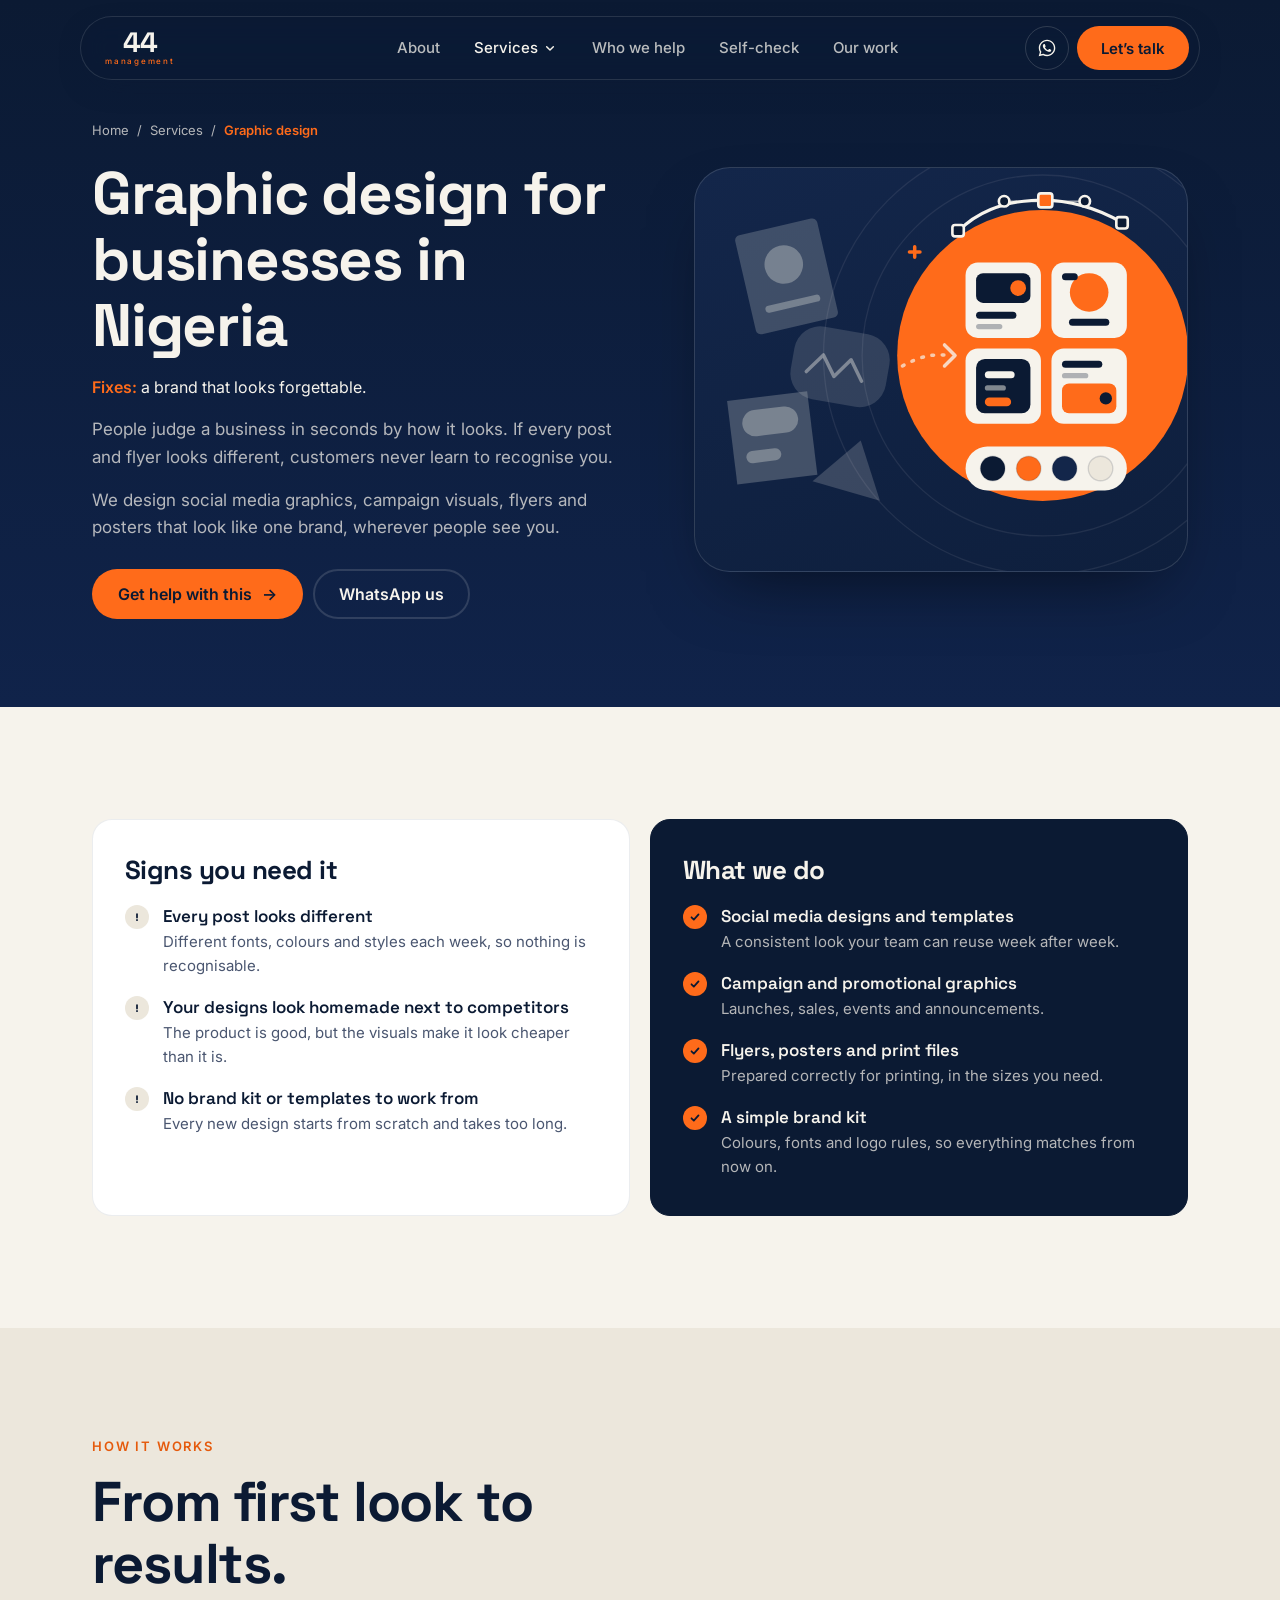
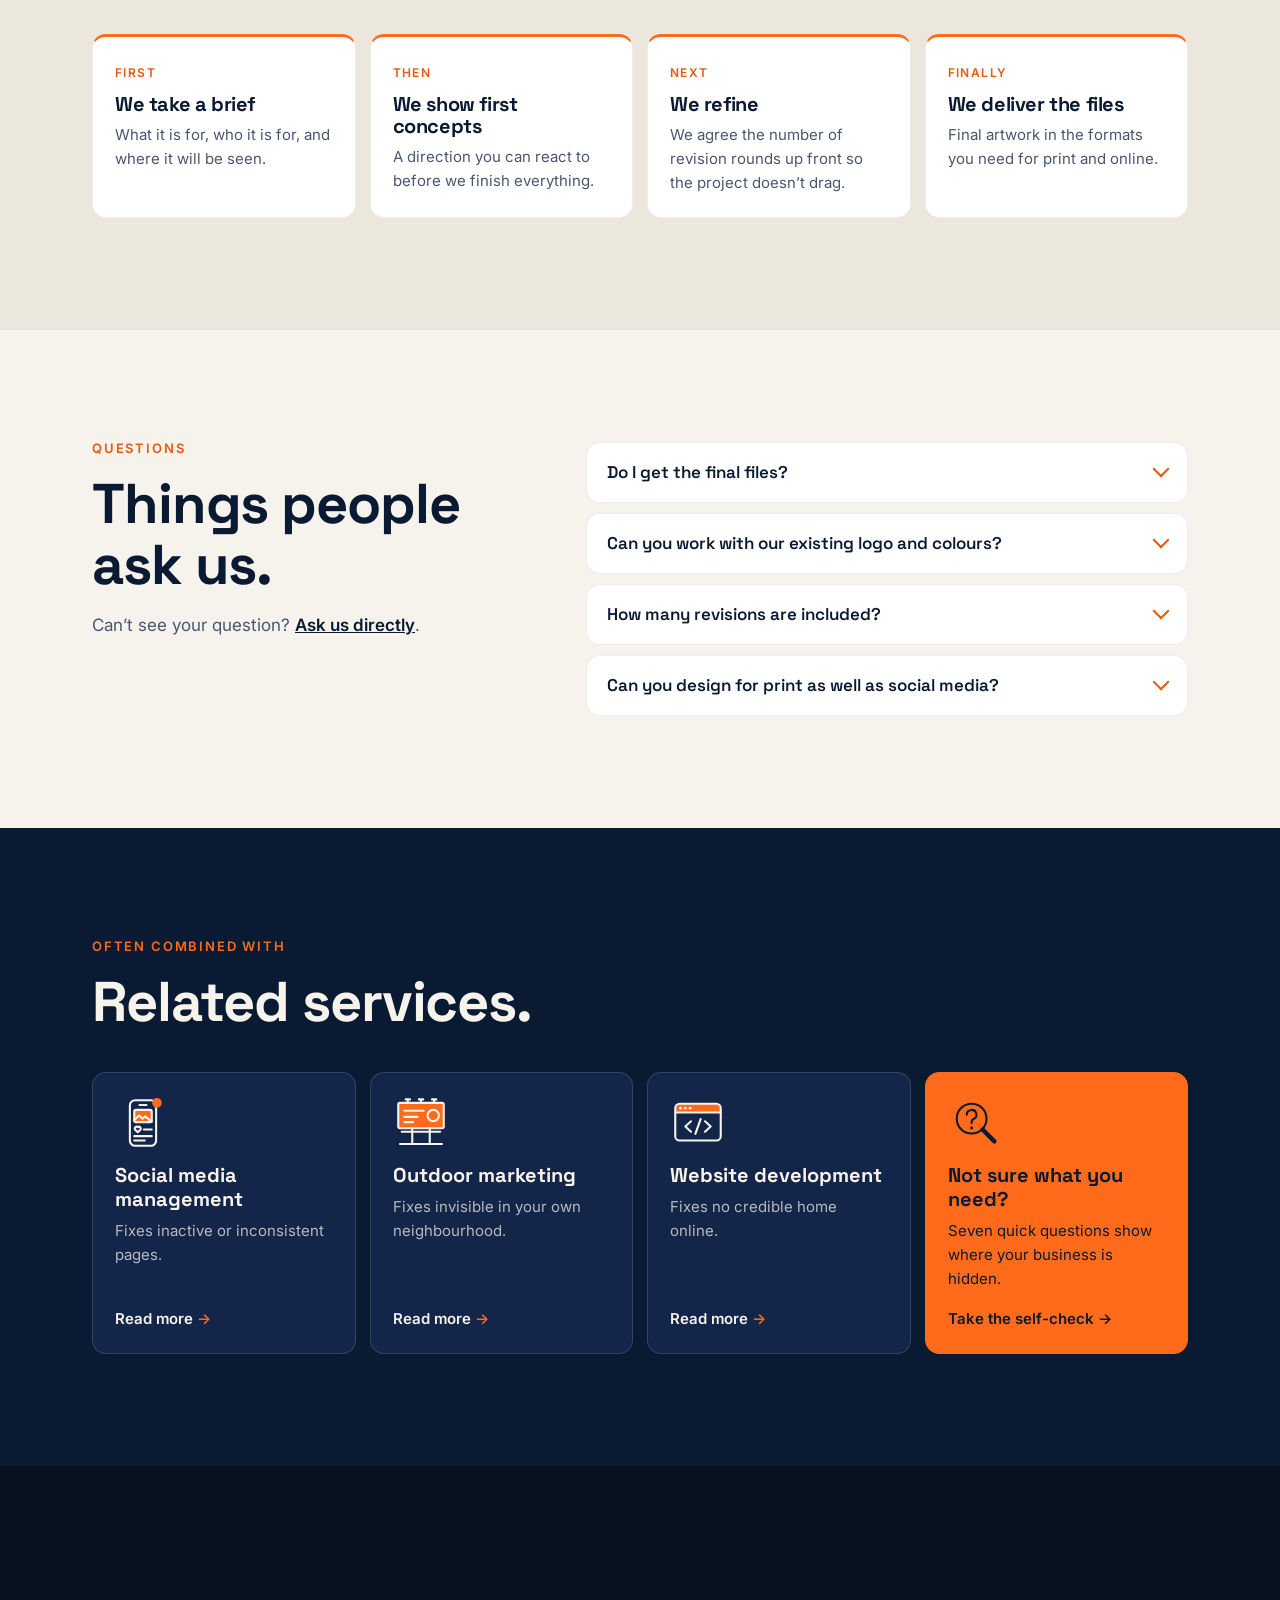
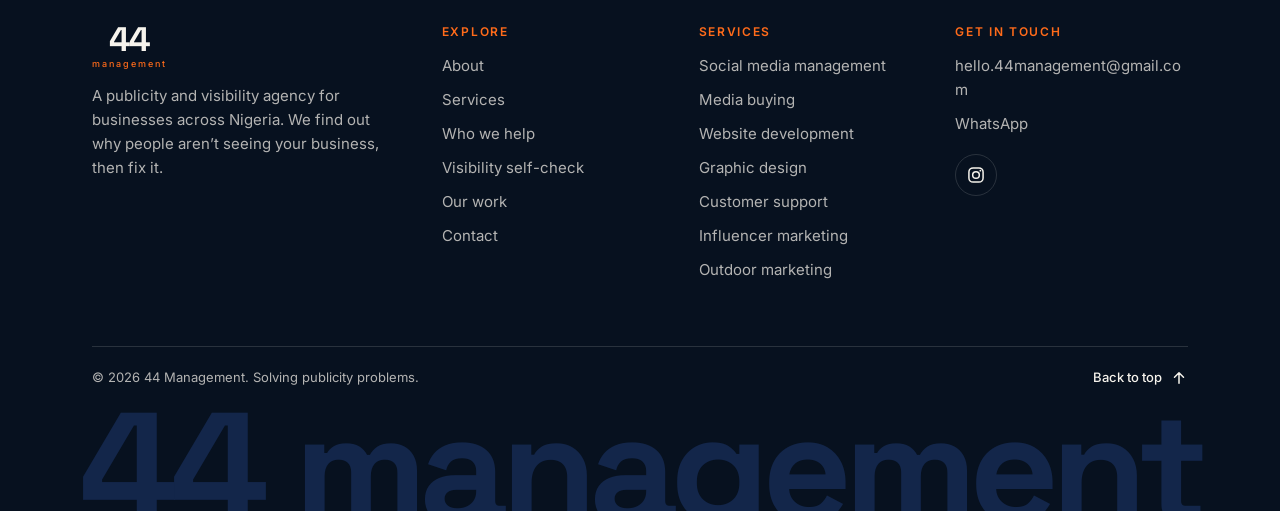
==== commit 4935e7ae: "chore: add real WhatsApp number and email WhatsApp 0814 245 9584 (2348142459584) and hello.44managem" ====
--- a/services/graphic-design/index.html
+++ b/services/graphic-design/index.html
@@ -7,22 +7,22 @@
   <title>Graphic Design for Businesses in Nigeria | 44 Management</title>
   <meta name="description" content="Social media graphics, campaign visuals, flyers, posters and brand kits for Nigerian businesses that want to look like one recognisable brand.">
   <meta name="robots" content="index, follow, max-image-preview:large">
-  <link rel="canonical" href="https://44management.com/services/graphic-design/">
+  <link rel="canonical" href="https://tycoontripper1.github.io/44-management/services/graphic-design/">
   <meta name="theme-color" content="#0B1A33">
 
   <meta property="og:type" content="website">
   <meta property="og:site_name" content="44 Management">
   <meta property="og:locale" content="en_NG">
-  <meta property="og:url" content="https://44management.com/services/graphic-design/">
+  <meta property="og:url" content="https://tycoontripper1.github.io/44-management/services/graphic-design/">
   <meta property="og:title" content="Graphic design for businesses in Nigeria">
   <meta property="og:description" content="Social media graphics, campaign visuals, flyers, posters and brand kits for Nigerian businesses that want to look like one recognisable brand.">
-  <meta property="og:image" content="https://44management.com/images/og-image.png">
+  <meta property="og:image" content="https://tycoontripper1.github.io/44-management/images/og-image.png">
   <meta property="og:image:width" content="1200">
   <meta property="og:image:height" content="630">
   <meta name="twitter:card" content="summary_large_image">
   <meta name="twitter:title" content="Graphic design for businesses in Nigeria">
   <meta name="twitter:description" content="Social media graphics, campaign visuals, flyers, posters and brand kits for Nigerian businesses that want to look like one recognisable brand.">
-  <meta name="twitter:image" content="https://44management.com/images/og-image.png">
+  <meta name="twitter:image" content="https://tycoontripper1.github.io/44-management/images/og-image.png">
 
   <link rel="icon" href="../../favicon.svg" type="image/svg+xml">
   <link rel="icon" href="../../images/icon-192.png" type="image/png" sizes="192x192">
@@ -35,13 +35,13 @@
   "@graph": [
     {
       "@type": "Service",
-      "@id": "https://44management.com/services/graphic-design/#service",
+      "@id": "https://tycoontripper1.github.io/44-management/services/graphic-design/#service",
       "name": "Graphic Design",
       "serviceType": "Graphic design",
       "description": "Social media graphics, campaign visuals, flyers, posters and brand kits for Nigerian businesses that want to look like one recognisable brand.",
-      "url": "https://44management.com/services/graphic-design/",
+      "url": "https://tycoontripper1.github.io/44-management/services/graphic-design/",
       "provider": {
-        "@id": "https://44management.com/#business"
+        "@id": "https://tycoontripper1.github.io/44-management/#business"
       },
       "areaServed": {
         "@type": "Country",
@@ -55,19 +55,19 @@
           "@type": "ListItem",
           "position": 1,
           "name": "Home",
-          "item": "https://44management.com/"
+          "item": "https://tycoontripper1.github.io/44-management/"
         },
         {
           "@type": "ListItem",
           "position": 2,
           "name": "Services",
-          "item": "https://44management.com/#services"
+          "item": "https://tycoontripper1.github.io/44-management/#services"
         },
         {
           "@type": "ListItem",
           "position": 3,
           "name": "Graphic design",
-          "item": "https://44management.com/services/graphic-design/"
+          "item": "https://tycoontripper1.github.io/44-management/services/graphic-design/"
         }
       ]
     },
@@ -115,7 +115,7 @@
   <link rel="preconnect" href="https://fonts.googleapis.com">
   <link rel="preconnect" href="https://fonts.gstatic.com" crossorigin>
   <link href="https://fonts.googleapis.com/css2?family=Space+Grotesk:wght@500;700&family=Inter:wght@400;500;600&display=swap" rel="stylesheet">
-  <link rel="stylesheet" href="../../styles.css?v=45">
+  <link rel="stylesheet" href="../../styles.css?v=46">
 </head>
 <body class="subpage" data-wa-message="Hi 44 Management, I’d like help with graphic design.">
   <a class="skip-link" href="#main">Skip to content</a>
@@ -374,7 +374,7 @@
             <a class="btn btn-ghost" data-whatsapp href="#" target="_blank" rel="noopener">WhatsApp us</a>
           </div>
         </div>
-        <div class="page-hero-art"><img src="../../images/services/graphic-design.svg?v=45" alt="Illustration: scattered, mismatched designs becoming one consistent set in a single colour palette." width="560" height="460" decoding="async"></div>
+        <div class="page-hero-art"><img src="../../images/services/graphic-design.svg?v=46" alt="Illustration: scattered, mismatched designs becoming one consistent set in a single colour palette." width="560" height="460" decoding="async"></div>
       </div>
     </section>
 
@@ -501,9 +501,9 @@
     <div class="footer-wordmark" aria-hidden="true">44 management</div>
   </footer>
 
-  <script src="../../config.js?v=45"></script>
-  <script src="../../analytics.js?v=45"></script>
-  <script src="../../page.js?v=45"></script>
-  <script src="../../nav.js?v=45"></script>
+  <script src="../../config.js?v=46"></script>
+  <script src="../../analytics.js?v=46"></script>
+  <script src="../../page.js?v=46"></script>
+  <script src="../../nav.js?v=46"></script>
 </body>
 </html>
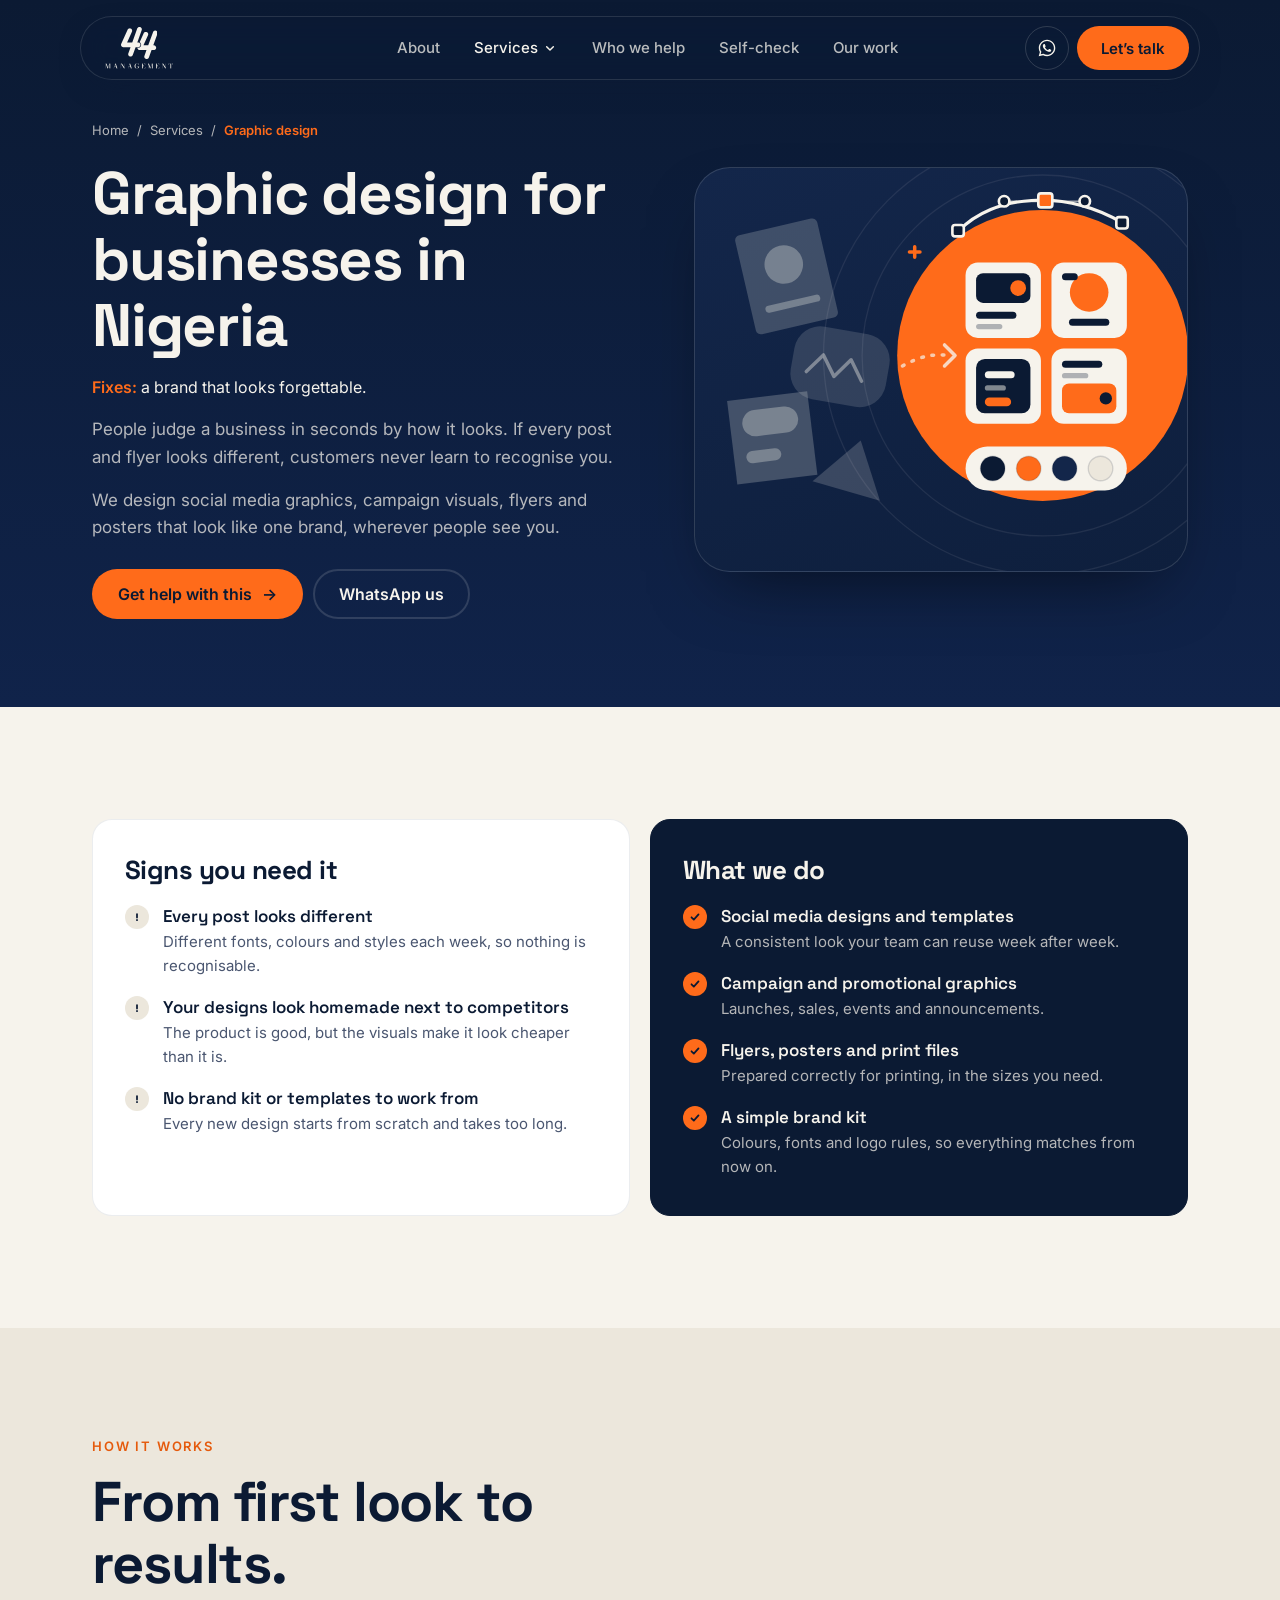
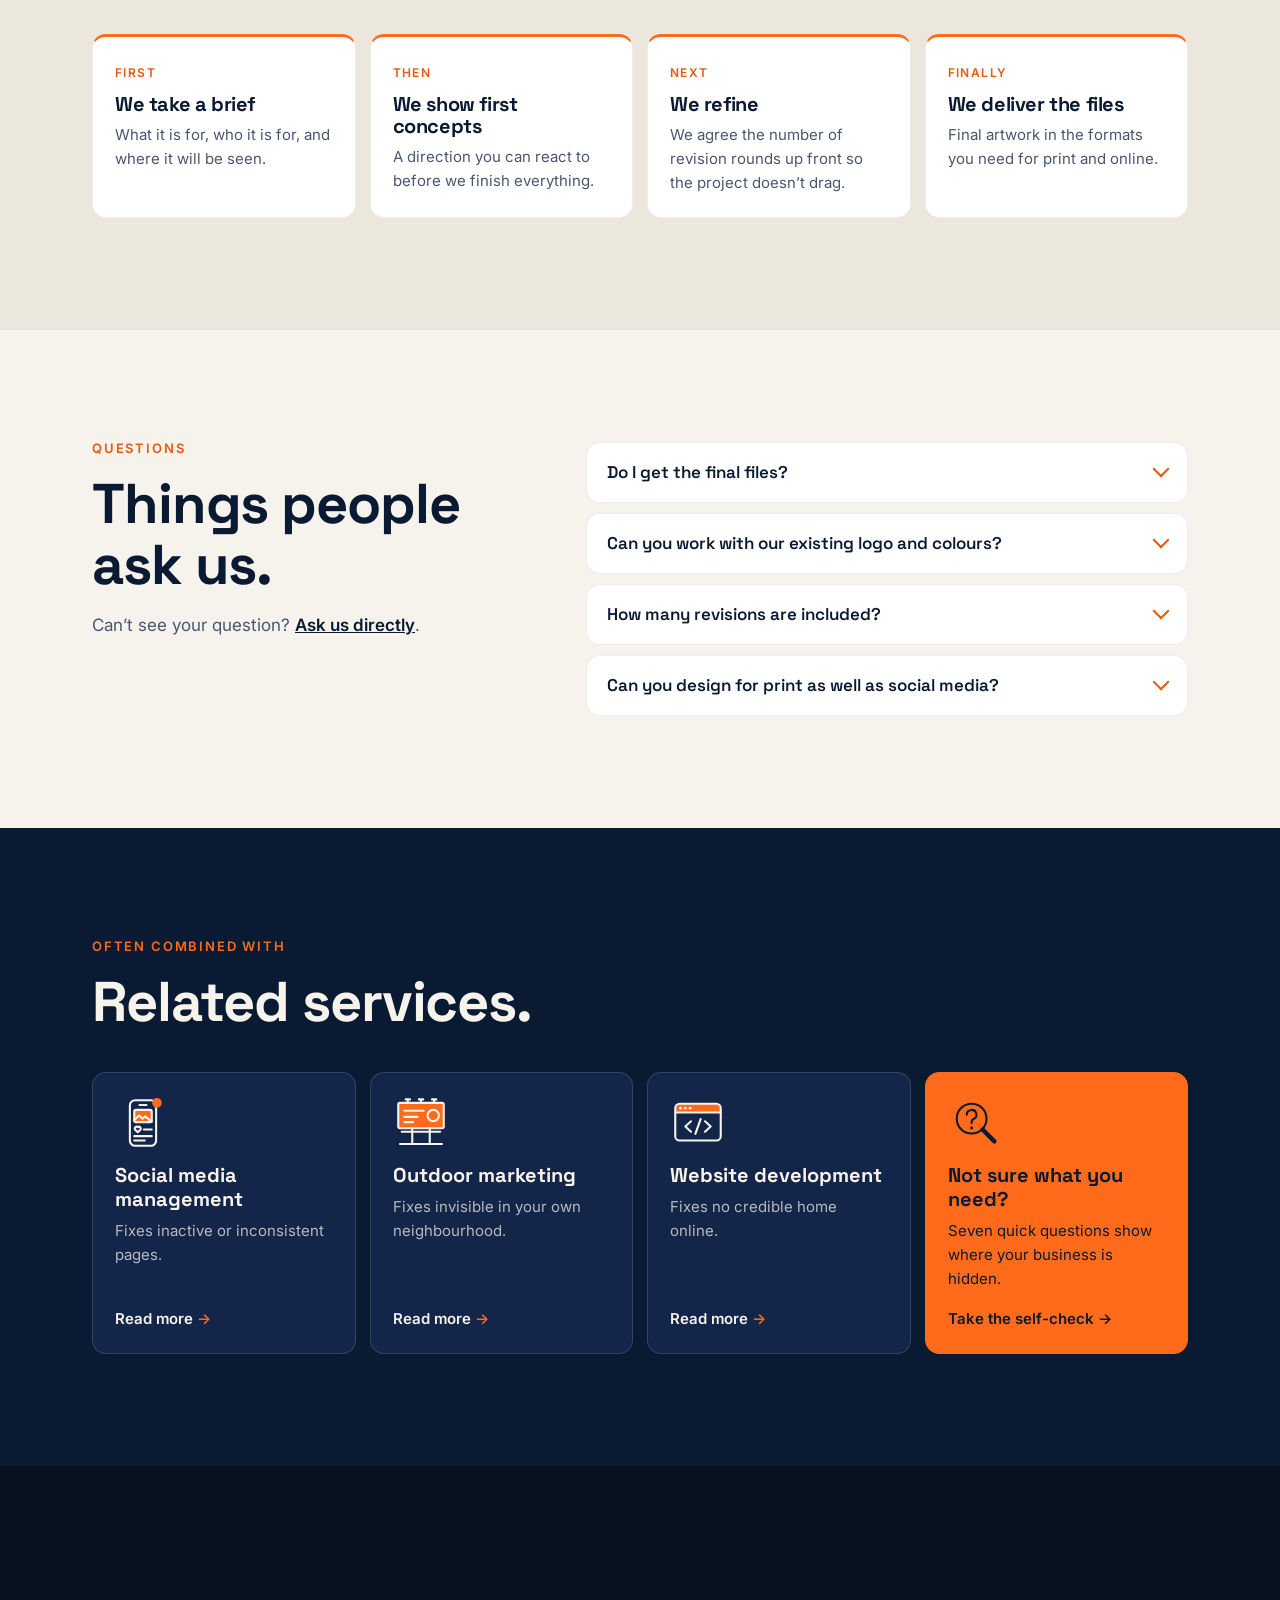
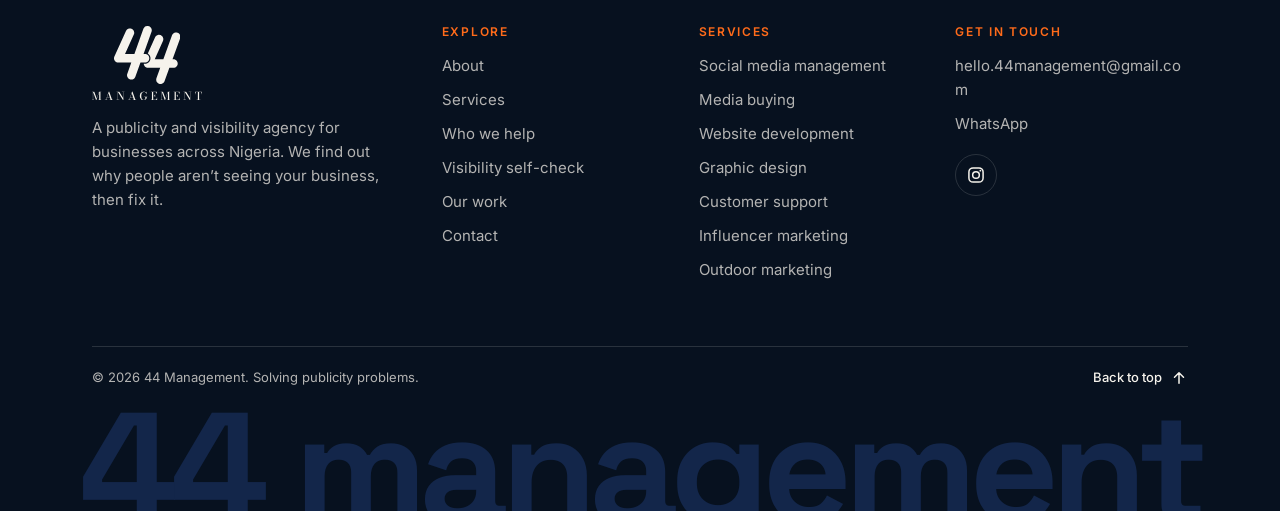
==== commit 9870c9c2: "feat: use the official 44 Management logo Rebuilt the 44 mark from the logo images as a clean vector" ====
--- a/services/graphic-design/index.html
+++ b/services/graphic-design/index.html
@@ -24,9 +24,9 @@
   <meta name="twitter:description" content="Social media graphics, campaign visuals, flyers, posters and brand kits for Nigerian businesses that want to look like one recognisable brand.">
   <meta name="twitter:image" content="https://tycoontripper1.github.io/44-management/images/og-image.png">
 
-  <link rel="icon" href="../../favicon.svg" type="image/svg+xml">
-  <link rel="icon" href="../../images/icon-192.png" type="image/png" sizes="192x192">
-  <link rel="apple-touch-icon" href="../../images/apple-touch-icon.png">
+  <link rel="icon" href="../../favicon.svg?v=2" type="image/svg+xml">
+  <link rel="icon" href="../../images/icon-192.png?v=2" type="image/png" sizes="192x192">
+  <link rel="apple-touch-icon" href="../../images/apple-touch-icon.png?v=2">
   <link rel="manifest" href="../../site.webmanifest">
 
   <script type="application/ld+json">
@@ -115,11 +115,13 @@
   <link rel="preconnect" href="https://fonts.googleapis.com">
   <link rel="preconnect" href="https://fonts.gstatic.com" crossorigin>
   <link href="https://fonts.googleapis.com/css2?family=Space+Grotesk:wght@500;700&family=Inter:wght@400;500;600&display=swap" rel="stylesheet">
-  <link rel="stylesheet" href="../../styles.css?v=46">
+  <link rel="stylesheet" href="../../styles.css?v=52">
 </head>
 <body class="subpage" data-wa-message="Hi 44 Management, I’d like help with graphic design.">
   <a class="skip-link" href="#main">Skip to content</a>
   <svg xmlns="http://www.w3.org/2000/svg" style="display:none">
+    <symbol id="logo-mark" viewBox="0 0 114.47 99.99"><path d="M0.48 52.99L0.26 53.69L0.1 54.4L0.02 55.13L0 55.86L0.06 56.59L0.19 57.31L0.39 58.01L0.66 58.69L0.99 59.34L1.39 59.95L1.84 60.52L2.35 61.05L2.91 61.52L3.51 61.94L4.15 62.29L5.05 62.67L5.51 62.81L6.23 62.96L6.95 63.05L7.44 63.06L29.84 63.06L22.82 82.63L22.63 83.34L22.49 84.3L22.47 85.27L22.58 86.24L22.82 87.18L23.18 88.09L23.65 88.94L24.23 89.72L24.9 90.42L25.47 90.88L26.29 91.41L27.16 91.83L28.09 92.13L29.05 92.3L30.02 92.35L30.99 92.27L31.94 92.07L32.86 91.74L33.72 91.3L34.53 90.74L35.25 90.09L35.88 89.35L36.41 88.53L36.82 87.65L45.65 63.06L53.66 63.06L54.39 63L54.87 62.92L55.81 62.67L56.7 62.29L57.34 61.94L57.94 61.52L58.68 60.88L59.32 60.15L59.73 59.55L60.09 58.91L60.46 58.01L60.71 57.07L60.84 56.11L60.84 55.13L60.71 54.17L60.46 53.23L60.09 52.33L59.73 51.69L59.46 51.29L58.84 50.53L58.13 49.87L57.34 49.3L56.48 48.84L55.57 48.5L54.87 48.32L53.9 48.2L50.98 48.18L64.84 9.49L65.01 8.78L65.12 7.81L65.11 6.84L64.96 5.87L64.78 5.17L64.42 4.26L63.95 3.41L63.52 2.82L63.04 2.27L62.32 1.62L61.52 1.06L60.66 0.62L59.97 0.36L59.03 0.12L58.06 0.01L57.33 0.01L56.6 0.08L55.65 0.28L54.74 0.61L53.87 1.05L53.26 1.46L52.52 2.09L51.87 2.81L51.44 3.4L50.97 4.25L50.69 4.93L35.17 48.18L18.99 48.18L34.18 14.77L34.36 14.32L34.59 13.63L34.7 13.15L34.81 12.43L34.84 11.95L34.83 11.22L34.7 10.25L34.59 9.78L34.37 9.08L33.97 8.19L33.46 7.37L33 6.79L32.67 6.44L31.94 5.8L31.54 5.51L30.92 5.14L30.48 4.92L29.8 4.65L28.86 4.4L27.9 4.27L27.41 4.25L26.68 4.29L25.72 4.45L25.02 4.65L24.56 4.82L24.12 5.02L23.48 5.37L22.69 5.94L21.98 6.6L21.51 7.16L21.09 7.76L20.63 8.62ZM51.33 65.09L51.47 66.19L51.58 66.67L51.73 67.13L52 67.81L52.46 68.66L52.73 69.07L53.18 69.64L53.51 69.99L54.05 70.48L54.44 70.77L55.05 71.17L55.7 71.5L56.15 71.69L57.08 71.97L57.8 72.1L58.76 72.16L79.69 72.16L73.13 90.25L72.89 91.2L72.77 92.16L72.78 93.14L72.92 94.1L73.18 95.04L73.57 95.93L74.06 96.77L74.67 97.53L75.18 98.05L75.94 98.66L76.77 99.16L77.66 99.55L78.6 99.83L79.56 99.97L80.53 99.99L81.5 99.89L82.45 99.65L83.35 99.3L84.2 98.83L84.99 98.26L85.69 97.58L86.16 97.02L86.69 96.2L87.11 95.33L95.52 72.16L102.89 72.14L103.85 72.02L104.56 71.84L105.02 71.68L105.69 71.39L106.33 71.04L106.93 70.62L107.66 69.98L108.15 69.44L108.72 68.65L109.18 67.79L109.45 67.11L109.7 66.17L109.83 65.21L109.83 64.23L109.7 63.27L109.45 62.33L109.08 61.43L108.59 60.59L108 59.81L107.31 59.13L106.54 58.53L105.69 58.05L105.02 57.76L104.09 57.47L103.37 57.34L102.65 57.28L100.92 57.28L114.03 21.16L114.24 20.46L114.39 19.74L114.47 18.77L114.45 18.04L114.31 17.08L114.05 16.14L113.66 15.25L113.17 14.41L112.73 13.83L112.05 13.13L111.49 12.66L110.88 12.25L110.02 11.8L109.11 11.47L108.16 11.26L107.43 11.19L106.46 11.2L105.73 11.29L104.79 11.52L104.1 11.78L103.23 12.22L102.43 12.77L101.88 13.25L101.38 13.78L100.8 14.56L100.43 15.19L100.04 16.08L85.09 57.28L70.25 57.28L84.38 25.72L84.65 25.04L84.79 24.58L84.94 23.86L85.02 23.14L85.01 22.16L84.93 21.44L84.83 20.96L84.7 20.49L84.45 19.81L84.02 18.93L83.47 18.13L83.16 17.75L82.65 17.23L81.9 16.62L81.07 16.11L80.18 15.71L79.72 15.55L79.01 15.38L78.29 15.27L77.8 15.25L76.83 15.28L75.87 15.44L75.4 15.57L74.71 15.82L73.84 16.26L73.23 16.65L72.85 16.95L72.31 17.44L71.67 18.18L71.25 18.78L70.9 19.42L58.31 47.52L58.95 47.95L59.68 48.53L60.3 49.13L60.9 49.83L61.43 50.59L61.78 51.19L62.17 52.03L62.46 52.84L62.69 53.74L62.8 54.42L62.87 55.28L62.86 56.21L62.79 56.89L62.62 57.8L62.39 58.63L62.05 59.5L61.75 60.11L61.43 60.65L60.94 61.36L60.51 61.89L59.91 62.51L59.39 62.96L58.7 63.47L58.12 63.83L57.35 64.23L56.72 64.49L55.9 64.75L55.23 64.91L54.62 65.01L53.76 65.08Z"/></symbol>
+    <symbol id="logo-word" viewBox="0 -0.6 179.5 14.8"><path d="M6.61 13.78 1.57 0H3.62L7.65 10.9L11.42 0H11.81L7.05 13.78ZM1.75 0V13.25H3.09V13.6H0.09V13.25H1.38V0.35H0V0ZM15 0V0.35H13.73V13.25H15V13.6H10.25V13.25H11.71V0ZM24.29 9.36V9H30.08V9.36ZM27.97 -0.26 32.65 13.25H34.06V13.6H28.53V13.25H30.31L26.81 2.41L23.03 13.25H24.95V13.6H20.96V13.25H22.62L27.37 -0.26ZM42.24 0V13.25H44.37V13.6H40.01V13.25H41.87V0.35H40.01V0ZM53.05 0V0.35H51.14V13.78H50.65L41.98 0H44.42L50.78 10.28V0.35H48.7V0ZM62.34 9.36V9H68.13V9.36ZM66.02 -0.26 70.7 13.25H72.11V13.6H66.57V13.25H68.36L64.85 2.41L61.07 13.25H63V13.6H59V13.25H60.67L65.42 -0.26ZM85.1 8.24H90.26V8.63H89.21V10.66Q88.95 11.1 88.53 11.63Q88.11 12.17 87.5 12.66Q86.89 13.15 86.05 13.47Q85.21 13.78 84.11 13.78Q82.18 13.78 80.83 12.89Q79.48 11.99 78.77 10.42Q78.06 8.84 78.06 6.8Q78.06 5.27 78.52 3.99Q78.99 2.71 79.83 1.78Q80.68 0.84 81.84 0.33Q82.99 -0.18 84.37 -0.18Q85.24 -0.18 86.03 0.12Q86.83 0.42 87.45 0.95L88.58 0H88.9V3.79H88.54Q88.47 3.01 88.13 2.37Q87.79 1.72 87.24 1.25Q86.7 0.77 86.01 0.51Q85.33 0.25 84.57 0.25Q83.44 0.25 82.65 0.8Q81.85 1.36 81.37 2.29Q80.89 3.23 80.67 4.4Q80.44 5.57 80.44 6.8Q80.44 8.03 80.61 9.21Q80.77 10.39 81.17 11.34Q81.58 12.3 82.29 12.86Q83 13.42 84.11 13.42Q84.87 13.42 85.4 13.17Q85.92 12.92 86.25 12.57Q86.57 12.21 86.76 11.86Q86.94 11.52 87.01 11.33V8.63H85.1ZM96.21 13.6V13.25H97.84V0.35H96.21V0H106.09V3.72H105.74Q105.7 2.75 105.38 1.99Q105.05 1.22 104.39 0.79Q103.72 0.35 102.66 0.35H99.88V13.25H102.47Q103.71 13.25 104.46 12.79Q105.2 12.34 105.54 11.51Q105.88 10.67 105.92 9.52H106.27V13.6ZM102.73 8.63Q102.69 8.02 102.43 7.6Q102.17 7.18 101.75 6.96Q101.33 6.74 100.81 6.74H99.44V6.39H100.81Q101.33 6.39 101.75 6.19Q102.17 5.99 102.43 5.59Q102.69 5.19 102.73 4.58H103.09V8.63ZM118.84 13.78 113.8 0H115.84L119.88 10.9L123.65 0H124.03L119.28 13.78ZM113.98 0V13.25H115.32V13.6H112.32V13.25H113.61V0.35H112.23V0ZM127.23 0V0.35H125.96V13.25H127.23V13.6H122.47V13.25H123.93V0ZM133.18 13.6V13.25H134.82V0.35H133.18V0H143.06V3.72H142.71Q142.67 2.75 142.35 1.99Q142.02 1.22 141.36 0.79Q140.69 0.35 139.63 0.35H136.85V13.25H139.44Q140.69 13.25 141.43 12.79Q142.17 12.34 142.51 11.51Q142.85 10.67 142.89 9.52H143.25V13.6ZM139.7 8.63Q139.67 8.02 139.41 7.6Q139.15 7.18 138.72 6.96Q138.3 6.74 137.78 6.74H136.41V6.39H137.78Q138.3 6.39 138.72 6.19Q139.15 5.99 139.41 5.59Q139.67 5.19 139.7 4.58H140.06V8.63ZM151.43 0V13.25H153.56V13.6H149.2V13.25H151.06V0.35H149.2V0ZM162.24 0V0.35H160.33V13.78H159.84L151.17 0H153.61L159.96 10.28V0.35H157.88V0ZM170.84 13.6V13.25H172.83V0.35H171.22Q170.44 0.35 169.94 0.62Q169.43 0.89 169.14 1.39Q168.85 1.89 168.72 2.59Q168.58 3.29 168.55 4.16H168.19V0H179.5V4.16H179.15Q179.12 3.29 178.98 2.59Q178.85 1.89 178.56 1.39Q178.26 0.89 177.76 0.62Q177.25 0.35 176.47 0.35H174.86V13.25H176.85V13.6Z"/></symbol>
     <!-- Services -->
     <symbol id="i-social" viewBox="0 0 64 64">
       <rect x="17" y="6" width="30" height="52" rx="6"/>
@@ -295,8 +297,8 @@
   <header class="site-header" id="top">
     <div class="header-pill">
       <a href="../../" class="logo" aria-label="44 Management, back to top">
-        <span class="logo-mark">44</span>
-        <span class="logo-word">management</span>
+        <svg class="logo-mark" viewBox="0 0 114.47 99.99" aria-hidden="true"><use href="#logo-mark"/></svg>
+        <svg class="logo-word" viewBox="0 -0.6 179.5 14.8" aria-hidden="true"><use href="#logo-word"/></svg>
       </a>
 
       <nav class="site-nav" aria-label="Main">
@@ -325,8 +327,8 @@
   <div class="menu-overlay" id="mobile-menu" role="dialog" aria-modal="true" aria-label="Menu" aria-hidden="true">
     <div class="menu-top">
       <a href="../../" class="logo" aria-label="44 Management, back to top">
-        <span class="logo-mark">44</span>
-        <span class="logo-word">management</span>
+        <svg class="logo-mark" viewBox="0 0 114.47 99.99" aria-hidden="true"><use href="#logo-mark"/></svg>
+        <svg class="logo-word" viewBox="0 -0.6 179.5 14.8" aria-hidden="true"><use href="#logo-word"/></svg>
       </a>
       <button class="menu-close" type="button" aria-label="Close menu">
         <svg viewBox="0 0 24 24" aria-hidden="true"><path d="M6 6l12 12M18 6L6 18"/></svg>
@@ -374,7 +376,7 @@
             <a class="btn btn-ghost" data-whatsapp href="#" target="_blank" rel="noopener">WhatsApp us</a>
           </div>
         </div>
-        <div class="page-hero-art"><img src="../../images/services/graphic-design.svg?v=46" alt="Illustration: scattered, mismatched designs becoming one consistent set in a single colour palette." width="560" height="460" decoding="async"></div>
+        <div class="page-hero-art"><img src="../../images/services/graphic-design.svg?v=52" alt="Illustration: scattered, mismatched designs becoming one consistent set in a single colour palette." width="560" height="460" decoding="async"></div>
       </div>
     </section>
 
@@ -448,8 +450,8 @@
       <div class="footer-grid">
         <div class="footer-brand">
           <a href="../../" class="logo" aria-label="44 Management, back to top">
-            <span class="logo-mark">44</span>
-            <span class="logo-word">management</span>
+            <svg class="logo-mark" viewBox="0 0 114.47 99.99" aria-hidden="true"><use href="#logo-mark"/></svg>
+            <svg class="logo-word" viewBox="0 -0.6 179.5 14.8" aria-hidden="true"><use href="#logo-word"/></svg>
           </a>
           <p>A publicity and visibility agency for businesses across Nigeria. We find out why people aren’t seeing your business, then fix it.</p>
         </div>
@@ -501,9 +503,9 @@
     <div class="footer-wordmark" aria-hidden="true">44 management</div>
   </footer>
 
-  <script src="../../config.js?v=46"></script>
-  <script src="../../analytics.js?v=46"></script>
-  <script src="../../page.js?v=46"></script>
-  <script src="../../nav.js?v=46"></script>
+  <script src="../../config.js?v=52"></script>
+  <script src="../../analytics.js?v=52"></script>
+  <script src="../../page.js?v=52"></script>
+  <script src="../../nav.js?v=52"></script>
 </body>
 </html>
--- a/styles.css
+++ b/styles.css
@@ -81,13 +81,10 @@
   display: inline-flex; flex-direction: column; align-items: center;
   text-decoration: none; color: var(--offwhite); line-height: 1;
 }
-.logo-mark {
-  font: 700 34px/0.85 var(--font-display); letter-spacing: -0.06em; color: var(--offwhite);
-}
-.logo-word {
-  font: 500 9px/1 var(--font-body); letter-spacing: 0.22em; text-transform: lowercase;
-  color: var(--orange); margin-top: 4px;
-}
+.logo-mark, .logo-word { display: block; fill: currentColor; stroke: none; }
+/* Official lockup: the 44 mark with MANAGEMENT centred underneath (images/brand/ has the files). */
+.logo-mark { height: 40px; width: auto; aspect-ratio: 114.47 / 99.99; }
+.logo-word { width: 76px; height: auto; aspect-ratio: 179.5 / 14.8; margin-top: 5px; }
 
 /* ---------- Header: floating pill ---------- */
 :root { --header-h: 82px; }
@@ -106,8 +103,8 @@
   transition: box-shadow .3s, background-color .3s;
 }
 .site-header.is-scrolled .header-pill { background: rgba(11, 26, 51, 0.92); box-shadow: 0 14px 40px -12px rgba(11, 26, 51, 0.65); }
-.header-pill .logo-mark { font-size: 28px; }
-.header-pill .logo-word { font-size: 8px; margin-top: 3px; }
+.header-pill .logo-mark { height: 32px; }
+.header-pill .logo-word { width: 68px; margin-top: 4px; }
 
 .site-nav { display: none; }
 .header-actions { display: flex; align-items: center; gap: 4px; }
@@ -136,8 +133,8 @@
   transition: clip-path .5s cubic-bezier(.7, 0, .2, 1), opacity .2s;
 }
 .menu-top { display: flex; align-items: center; justify-content: space-between; height: 58px; padding-left: 6px; }
-.menu-top .logo-mark { font-size: 28px; }
-.menu-top .logo-word { font-size: 8px; margin-top: 3px; }
+.menu-top .logo-mark { height: 32px; }
+.menu-top .logo-word { width: 68px; margin-top: 4px; }
 .menu-close {
   width: 46px; height: 46px; border-radius: 50%; border: 1px solid var(--navy-line);
   background: transparent; color: var(--offwhite); cursor: pointer; display: grid; place-items: center;
@@ -593,6 +590,8 @@
 .footer-grid { display: grid; grid-template-columns: 1fr 1fr; gap: 36px 24px; padding: 48px 0; }
 .footer-brand { grid-column: 1 / -1; display: grid; gap: 16px; justify-items: start; align-content: start; }
 .footer-brand p { max-width: 34ch; }
+.footer-brand .logo-mark { height: 58px; }
+.footer-brand .logo-word { width: 110px; margin-top: 7px; }
 .footer-contact { grid-column: 1 / -1; }
 .nowrap { white-space: nowrap; }
 .footer-col h3 {
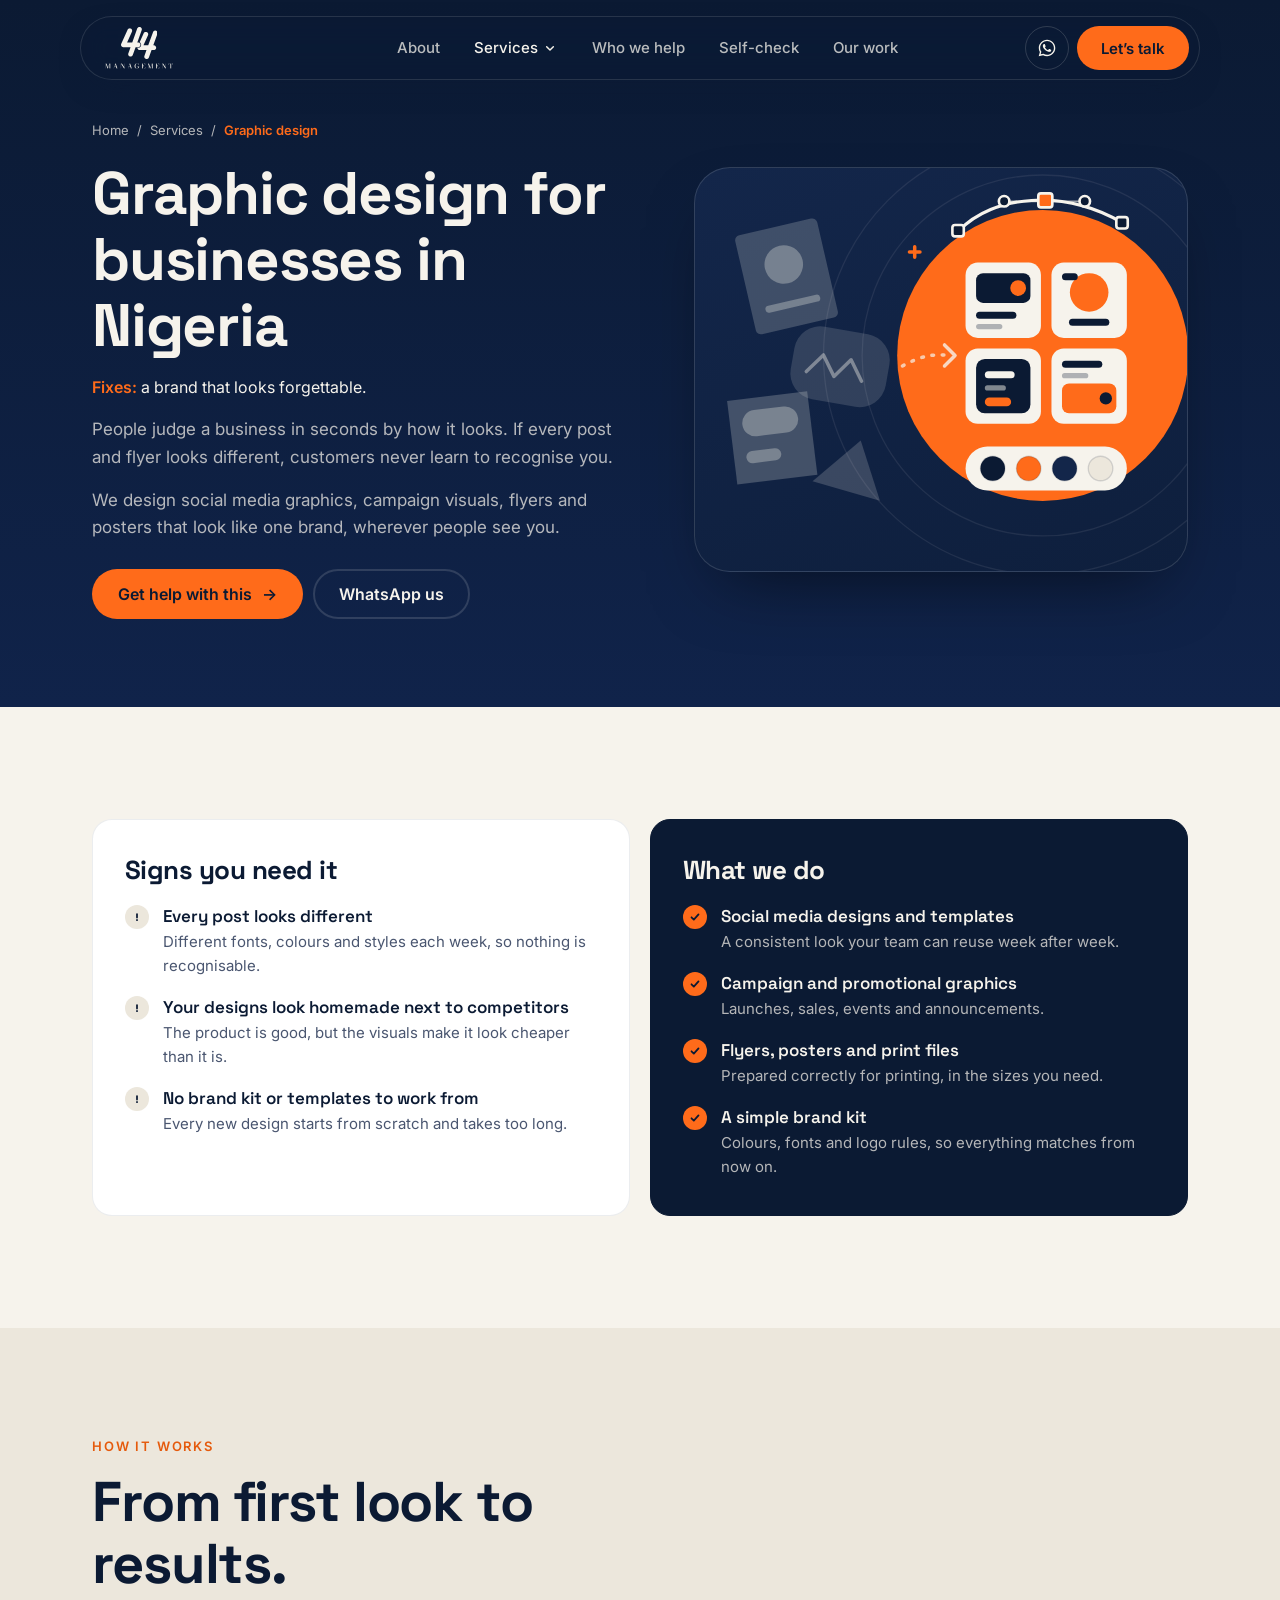
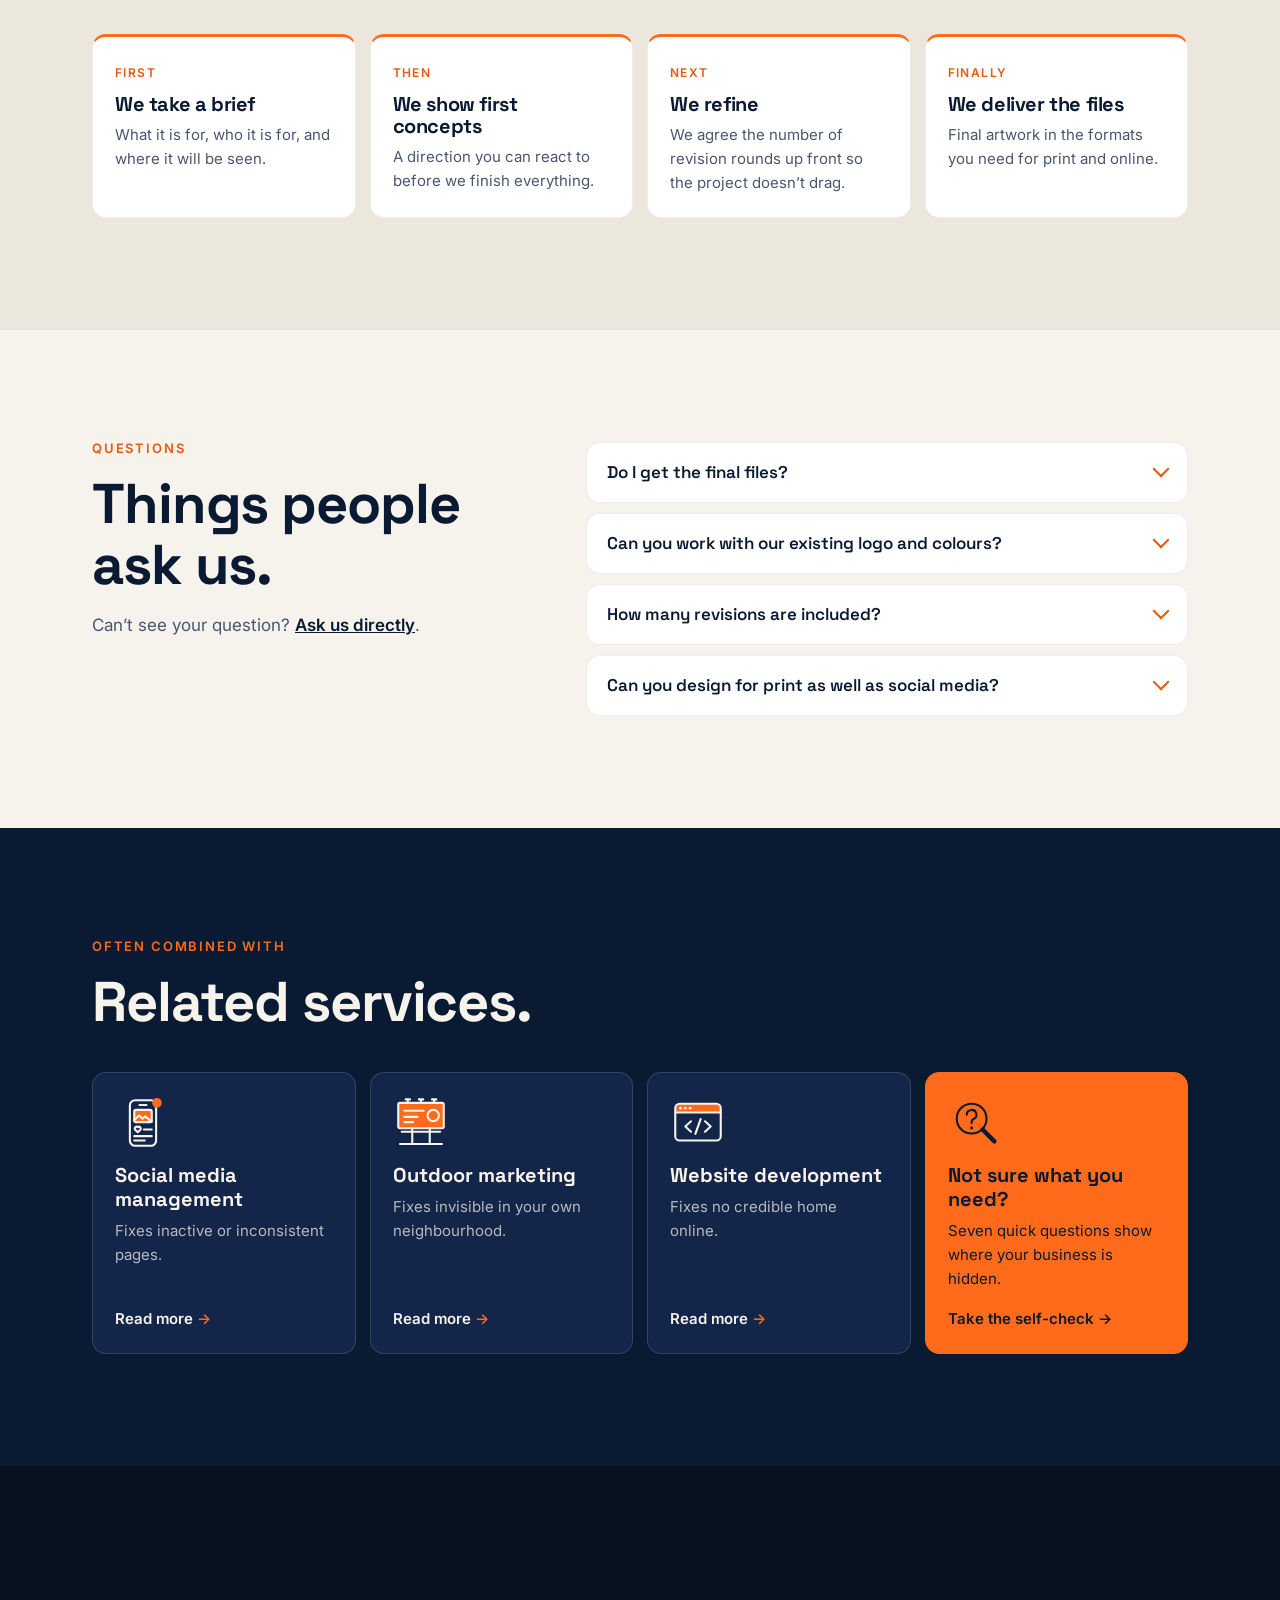
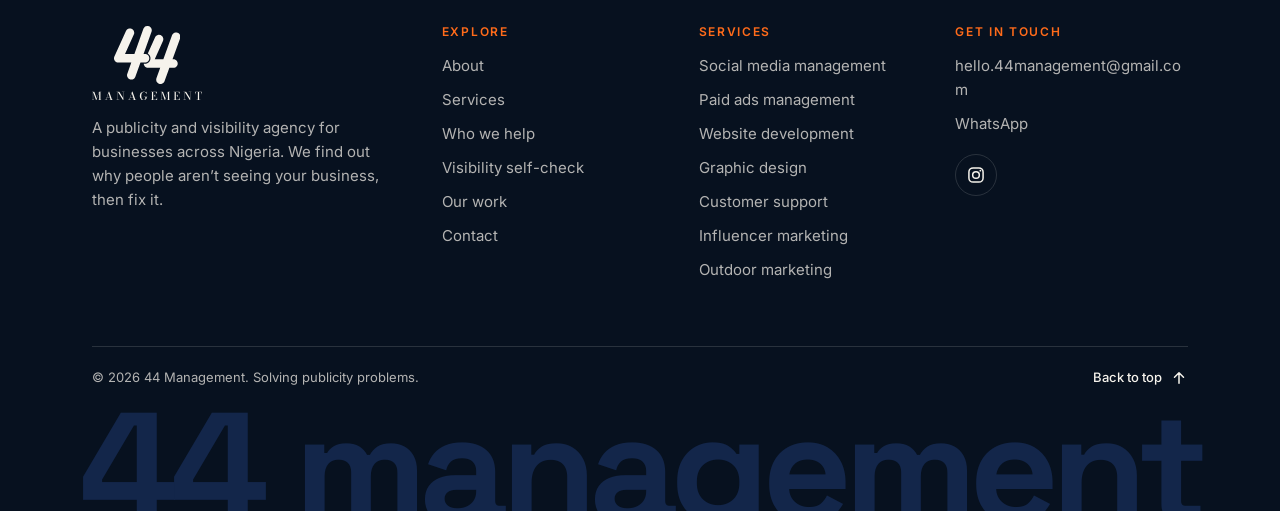
==== commit e38e3d77: "feat: rename Media Buying to Paid Ads Management Clearer for business owners and closer to what peop" ====
--- a/services/graphic-design/index.html
+++ b/services/graphic-design/index.html
@@ -115,7 +115,7 @@
   <link rel="preconnect" href="https://fonts.googleapis.com">
   <link rel="preconnect" href="https://fonts.gstatic.com" crossorigin>
   <link href="https://fonts.googleapis.com/css2?family=Space+Grotesk:wght@500;700&family=Inter:wght@400;500;600&display=swap" rel="stylesheet">
-  <link rel="stylesheet" href="../../styles.css?v=52">
+  <link rel="stylesheet" href="../../styles.css?v=53">
 </head>
 <body class="subpage" data-wa-message="Hi 44 Management, I’d like help with graphic design.">
   <a class="skip-link" href="#main">Skip to content</a>
@@ -321,7 +321,7 @@
       </div>
       <span class="pill-progress" aria-hidden="true"><span></span></span>
     </div>
-    <div class="nav-dd" id="nav-dd" role="region" aria-label="Services menu" data-prebuilt><div class="nav-dd-main"><p class="nav-dd-title">Services</p><ul class="nav-dd-list"><li><a href="../../services/social-media-management/"><span class="nav-dd-icon"><svg class="ill" aria-hidden="true"><use href="#i-social"/></svg></span><span class="nav-dd-text"><strong>Social Media Management</strong><span>Fixes inactive or inconsistent pages</span></span></a></li><li><a href="../../services/media-buying/"><span class="nav-dd-icon"><svg class="ill" aria-hidden="true"><use href="#i-megaphone"/></svg></span><span class="nav-dd-text"><strong>Media Buying &amp; Social Media Marketing</strong><span>Fixes great content that nobody sees</span></span></a></li><li><a href="../../services/website-development/"><span class="nav-dd-icon"><svg class="ill" aria-hidden="true"><use href="#i-browser"/></svg></span><span class="nav-dd-text"><strong>Website Development</strong><span>Fixes no credible home online</span></span></a></li><li><a href="../../services/graphic-design/"><span class="nav-dd-icon"><svg class="ill" aria-hidden="true"><use href="#i-design"/></svg></span><span class="nav-dd-text"><strong>Graphic Design</strong><span>Fixes a brand that looks forgettable</span></span></a></li><li><a href="../../services/online-customer-support/"><span class="nav-dd-icon"><svg class="ill" aria-hidden="true"><use href="#i-support"/></svg></span><span class="nav-dd-text"><strong>Online Customer Service &amp; Support</strong><span>Fixes unanswered messages and lost sales</span></span></a></li><li><a href="../../services/influencer-marketing/"><span class="nav-dd-icon"><svg class="ill" aria-hidden="true"><use href="#i-creator"/></svg></span><span class="nav-dd-text"><strong>Influencer Marketing</strong><span>Fixes no trusted voices talking about you</span></span></a></li><li><a href="../../services/outdoor-marketing/"><span class="nav-dd-icon"><svg class="ill" aria-hidden="true"><use href="#i-billboard"/></svg></span><span class="nav-dd-text"><strong>Outdoor Marketing</strong><span>Fixes invisible in your own neighbourhood</span></span></a></li></ul><a class="nav-dd-all" href="../../#services">See all services <span aria-hidden="true">→</span></a></div><div class="nav-dd-side"><p class="nav-dd-title">Popular combinations</p><ul class="nav-dd-bundles"><li><a href="../../?need=Graphic%20Design&interest=Launch%20kit%20(Graphic%20Design%2C%20Social%20Media%20Management%2C%20Media%20Buying)#contact-form"><strong>Launch kit</strong><span>Graphic Design · Social Media Management · Media Buying</span></a></li><li><a href="../../?need=Outdoor%20Marketing&interest=Get%20found%20locally%20(Social%20Media%20Management%2C%20Outdoor%20Marketing%2C%20Customer%20Support)#contact-form"><strong>Get found locally</strong><span>Social Media Management · Outdoor Marketing · Customer Support</span></a></li><li><a href="../../?need=Influencer%20Marketing&interest=Creator%20push%20(Influencer%20Marketing%2C%20Media%20Buying%2C%20Graphic%20Design)#contact-form"><strong>Creator push</strong><span>Influencer Marketing · Media Buying · Graphic Design</span></a></li></ul><a class="nav-dd-check" href="../../#diagnose"><svg class="ill" aria-hidden="true"><use href="#i-question"/></svg><span><strong>Not sure what you need?</strong><span>Take the 1-minute self-check →</span></span></a></div></div>
+    <div class="nav-dd" id="nav-dd" role="region" aria-label="Services menu" data-prebuilt><div class="nav-dd-main"><p class="nav-dd-title">Services</p><ul class="nav-dd-list"><li><a href="../../services/social-media-management/"><span class="nav-dd-icon"><svg class="ill" aria-hidden="true"><use href="#i-social"/></svg></span><span class="nav-dd-text"><strong>Social Media Management</strong><span>Fixes inactive or inconsistent pages</span></span></a></li><li><a href="../../services/paid-ads-management/"><span class="nav-dd-icon"><svg class="ill" aria-hidden="true"><use href="#i-megaphone"/></svg></span><span class="nav-dd-text"><strong>Paid Ads Management</strong><span>Fixes great content that nobody sees</span></span></a></li><li><a href="../../services/website-development/"><span class="nav-dd-icon"><svg class="ill" aria-hidden="true"><use href="#i-browser"/></svg></span><span class="nav-dd-text"><strong>Website Development</strong><span>Fixes no credible home online</span></span></a></li><li><a href="../../services/graphic-design/"><span class="nav-dd-icon"><svg class="ill" aria-hidden="true"><use href="#i-design"/></svg></span><span class="nav-dd-text"><strong>Graphic Design</strong><span>Fixes a brand that looks forgettable</span></span></a></li><li><a href="../../services/online-customer-support/"><span class="nav-dd-icon"><svg class="ill" aria-hidden="true"><use href="#i-support"/></svg></span><span class="nav-dd-text"><strong>Online Customer Service &amp; Support</strong><span>Fixes unanswered messages and lost sales</span></span></a></li><li><a href="../../services/influencer-marketing/"><span class="nav-dd-icon"><svg class="ill" aria-hidden="true"><use href="#i-creator"/></svg></span><span class="nav-dd-text"><strong>Influencer Marketing</strong><span>Fixes no trusted voices talking about you</span></span></a></li><li><a href="../../services/outdoor-marketing/"><span class="nav-dd-icon"><svg class="ill" aria-hidden="true"><use href="#i-billboard"/></svg></span><span class="nav-dd-text"><strong>Outdoor Marketing</strong><span>Fixes invisible in your own neighbourhood</span></span></a></li></ul><a class="nav-dd-all" href="../../#services">See all services <span aria-hidden="true">→</span></a></div><div class="nav-dd-side"><p class="nav-dd-title">Popular combinations</p><ul class="nav-dd-bundles"><li><a href="../../?need=Graphic%20Design&interest=Launch%20kit%20(Graphic%20Design%2C%20Social%20Media%20Management%2C%20Paid%20Ads)#contact-form"><strong>Launch kit</strong><span>Graphic Design · Social Media Management · Paid Ads</span></a></li><li><a href="../../?need=Outdoor%20Marketing&interest=Get%20found%20locally%20(Social%20Media%20Management%2C%20Outdoor%20Marketing%2C%20Customer%20Support)#contact-form"><strong>Get found locally</strong><span>Social Media Management · Outdoor Marketing · Customer Support</span></a></li><li><a href="../../?need=Influencer%20Marketing&interest=Creator%20push%20(Influencer%20Marketing%2C%20Paid%20Ads%2C%20Graphic%20Design)#contact-form"><strong>Creator push</strong><span>Influencer Marketing · Paid Ads · Graphic Design</span></a></li></ul><a class="nav-dd-check" href="../../#diagnose"><svg class="ill" aria-hidden="true"><use href="#i-question"/></svg><span><strong>Not sure what you need?</strong><span>Take the 1-minute self-check →</span></span></a></div></div>
   </header>
 
   <div class="menu-overlay" id="mobile-menu" role="dialog" aria-modal="true" aria-label="Menu" aria-hidden="true">
@@ -376,7 +376,7 @@
             <a class="btn btn-ghost" data-whatsapp href="#" target="_blank" rel="noopener">WhatsApp us</a>
           </div>
         </div>
-        <div class="page-hero-art"><img src="../../images/services/graphic-design.svg?v=52" alt="Illustration: scattered, mismatched designs becoming one consistent set in a single colour palette." width="560" height="460" decoding="async"></div>
+        <div class="page-hero-art"><img src="../../images/services/graphic-design.svg?v=53" alt="Illustration: scattered, mismatched designs becoming one consistent set in a single colour palette." width="560" height="460" decoding="async"></div>
       </div>
     </section>
 
@@ -472,7 +472,7 @@
           <h3>Services</h3>
           <ul>
             <li><a href="../../services/social-media-management/">Social media management</a></li>
-            <li><a href="../../services/media-buying/">Media buying</a></li>
+            <li><a href="../../services/paid-ads-management/">Paid ads management</a></li>
             <li><a href="../../services/website-development/">Website development</a></li>
             <li><a href="../../services/graphic-design/">Graphic design</a></li>
             <li><a href="../../services/online-customer-support/">Customer support</a></li>
@@ -503,9 +503,9 @@
     <div class="footer-wordmark" aria-hidden="true">44 management</div>
   </footer>
 
-  <script src="../../config.js?v=52"></script>
-  <script src="../../analytics.js?v=52"></script>
-  <script src="../../page.js?v=52"></script>
-  <script src="../../nav.js?v=52"></script>
+  <script src="../../config.js?v=53"></script>
+  <script src="../../analytics.js?v=53"></script>
+  <script src="../../page.js?v=53"></script>
+  <script src="../../nav.js?v=53"></script>
 </body>
 </html>
--- a/styles.css
+++ b/styles.css
@@ -933,7 +933,7 @@
 .case-close:hover { background: var(--orange); color: var(--navy); }
 .case-media .work-media { aspect-ratio: 16 / 9; }
 .case-stage { position: relative; aspect-ratio: 16 / 9; display: grid; place-items: center; overflow: hidden; background: var(--navy); }
-.case-main { display: block; width: 100%; height: 100%; object-fit: cover; }
+.case-main { position: absolute; inset: 0; display: block; width: 100%; height: 100%; object-fit: contain; }
 .case-thumbs { display: flex; gap: 8px; padding: 12px 20px 0; overflow-x: auto; }
 .case-thumb { flex: none; width: 76px; height: 56px; padding: 0; border-radius: 8px; overflow: hidden; border: 2px solid transparent; cursor: pointer; background: none; }
 .case-thumb img { width: 100%; height: 100%; object-fit: cover; }
